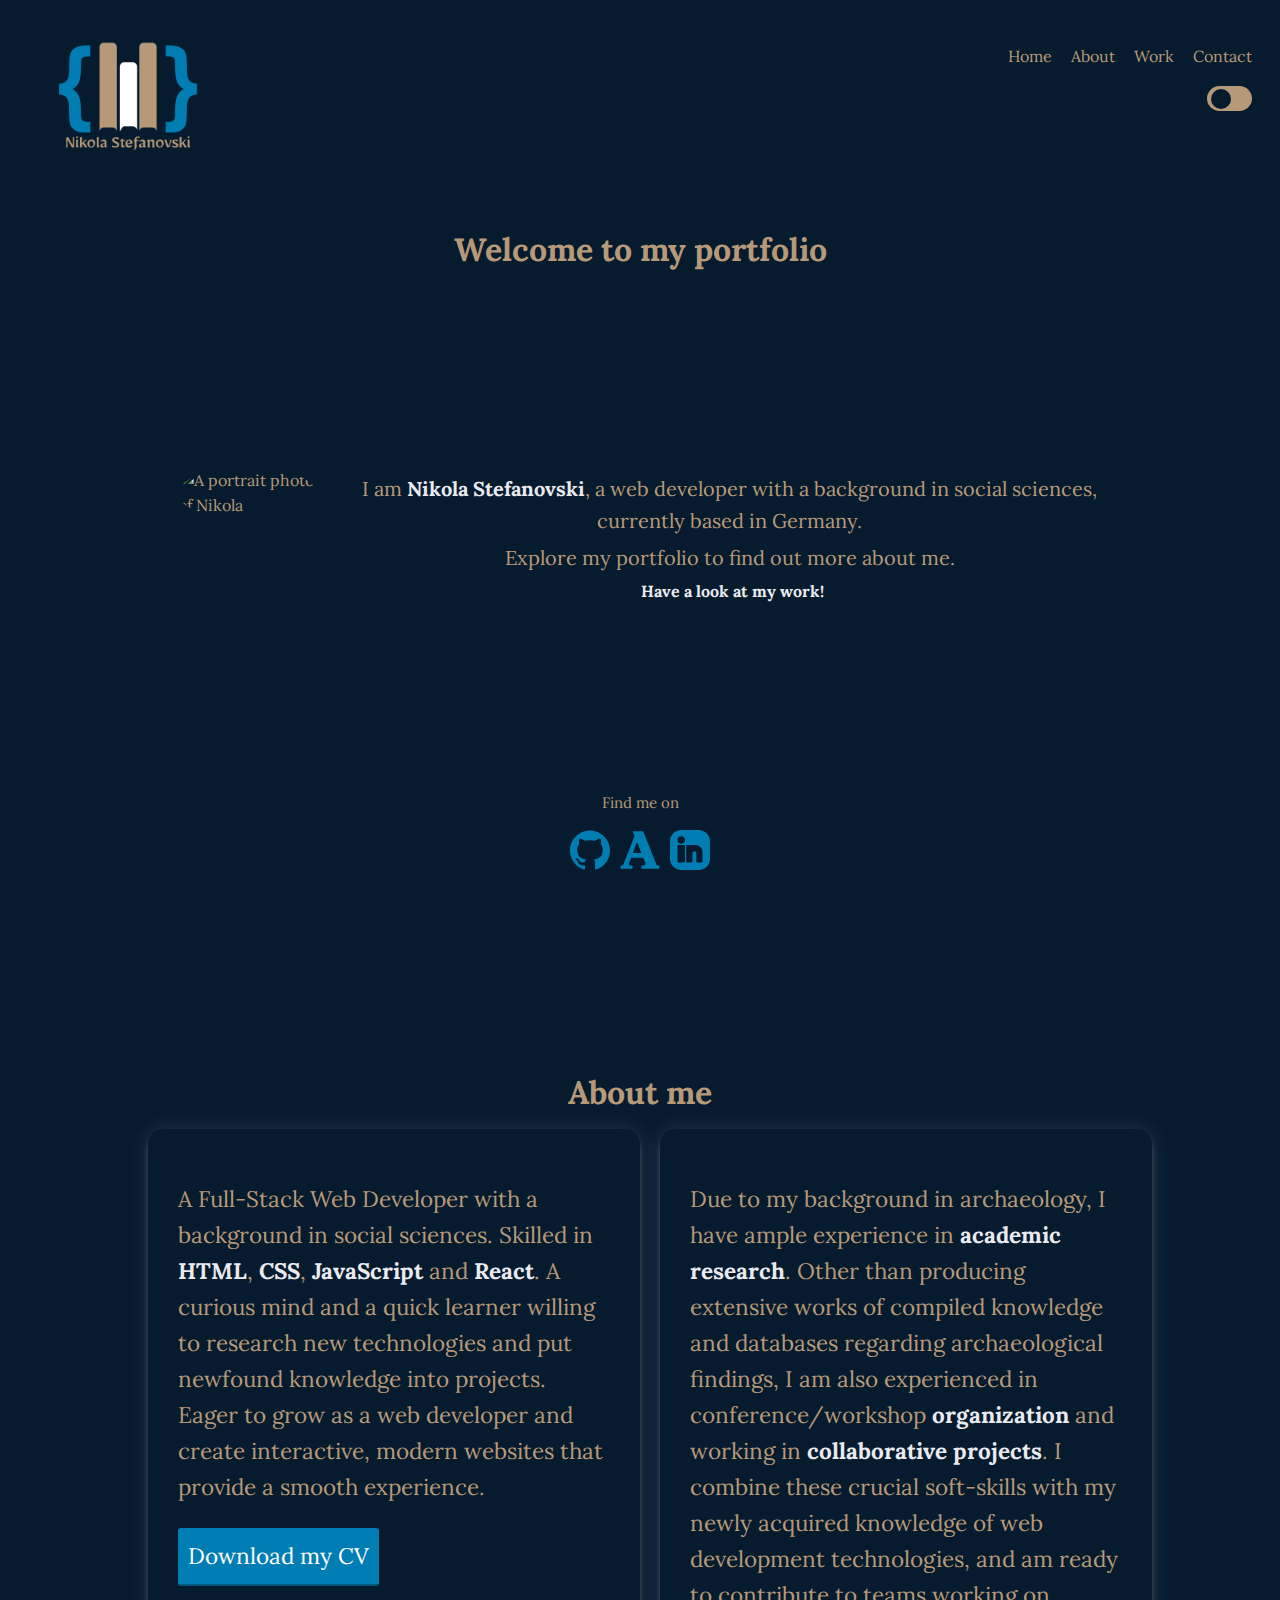
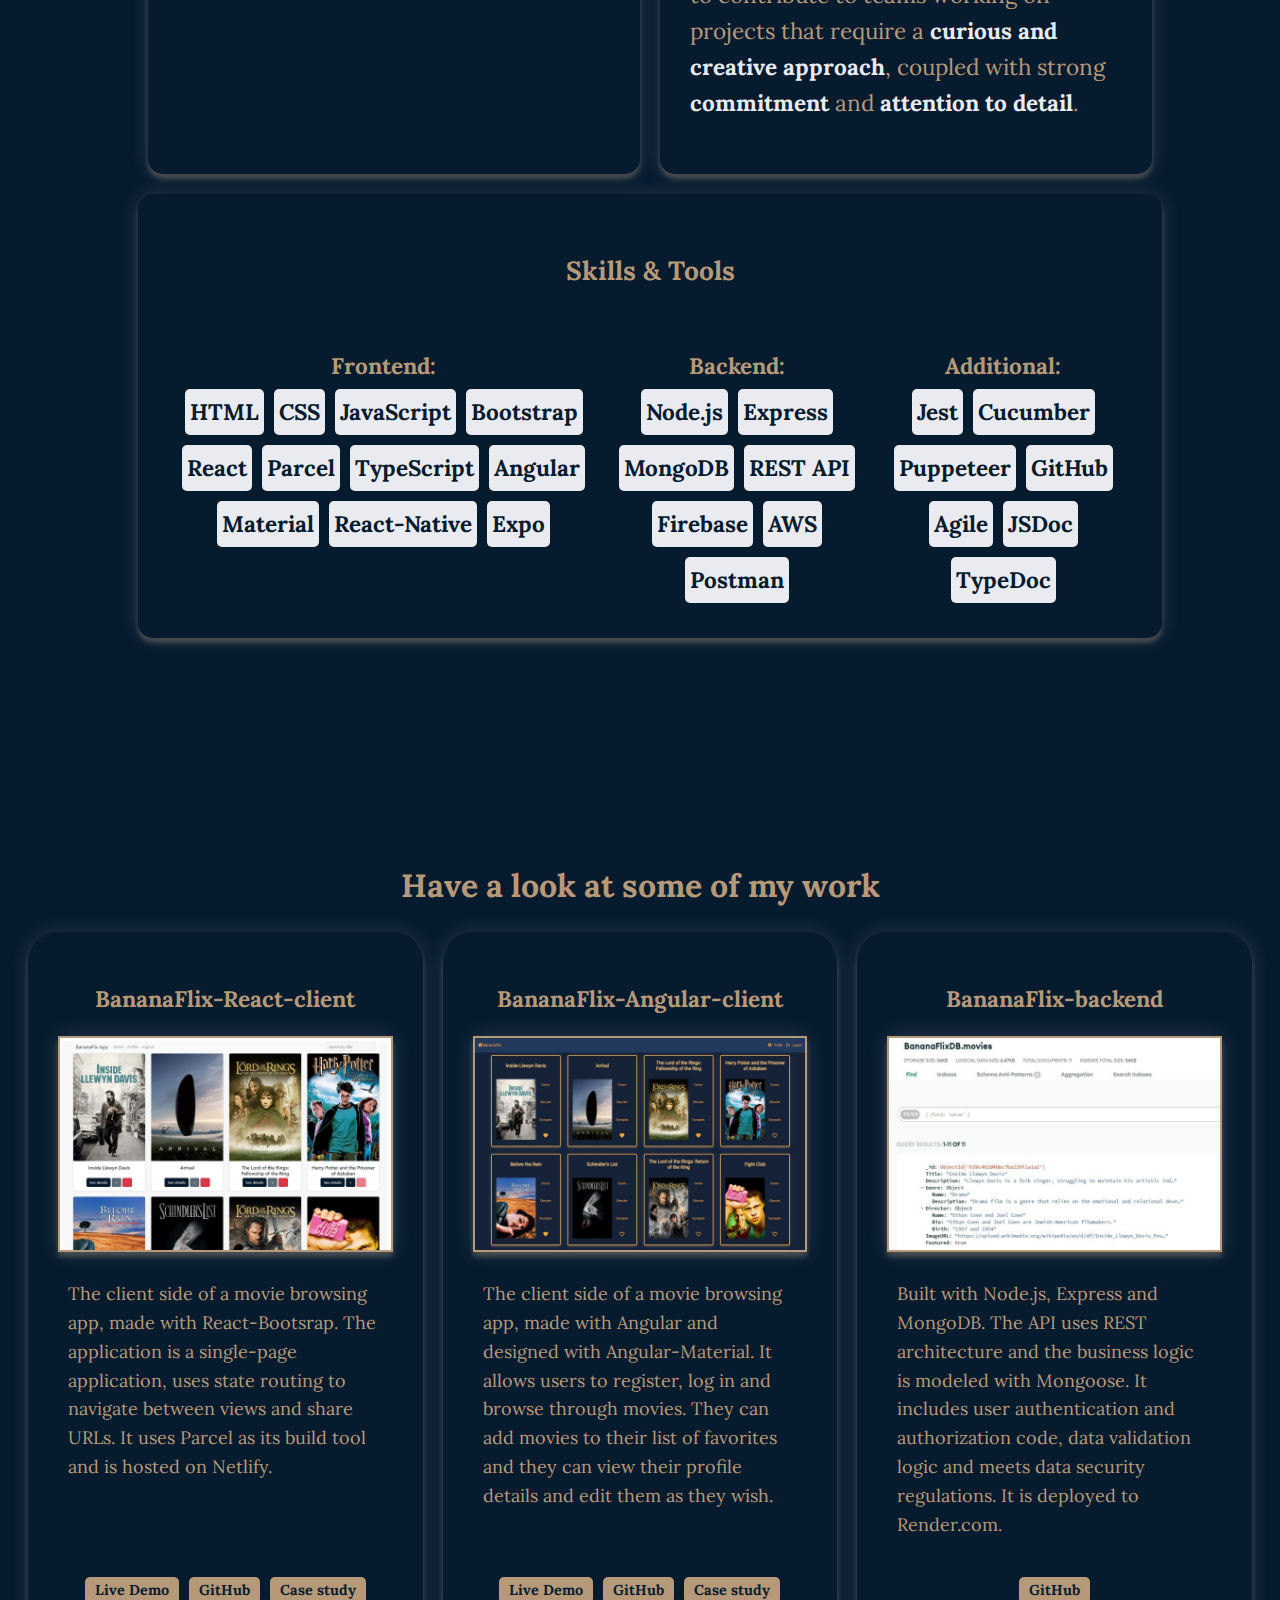
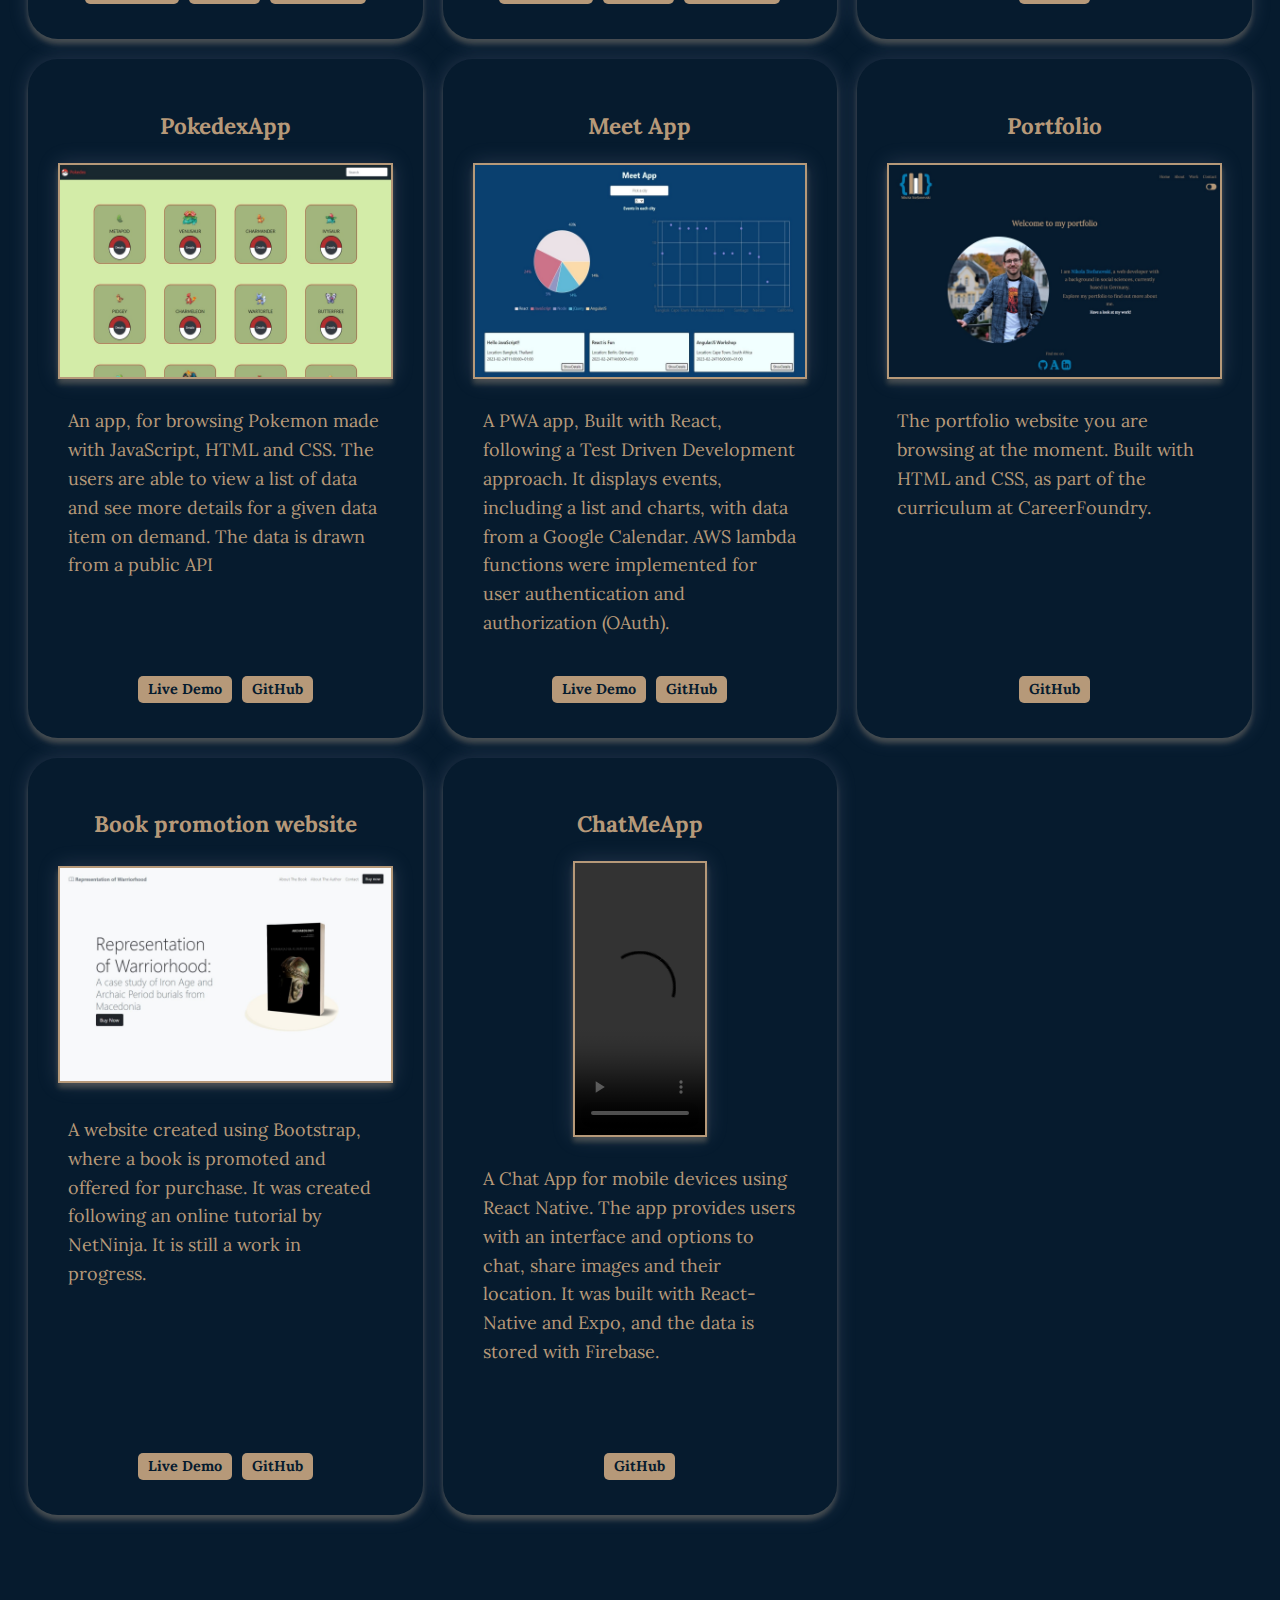
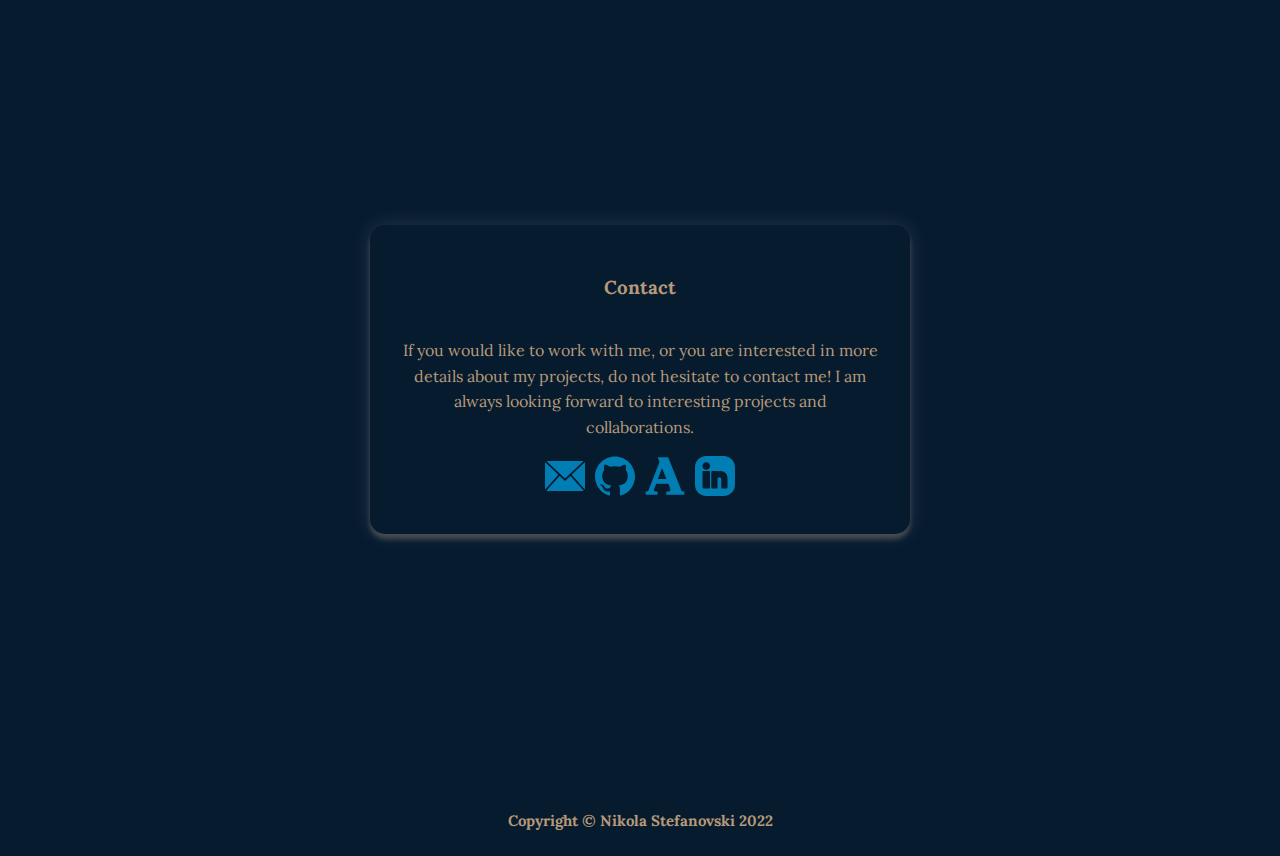
==== index.html @ a0f0616e "font size styling, grid adjustments" ====
<!DOCTYPE html>
<html lang="en">
<head>
   <meta charset="UTF-8">
   <meta http-equiv="X-UA-Compatible" content="IE=edge">
   <meta name="viewport" content="width=device-width, initial-scale=1">
    <title>Nikola's portfolio</title>
     <link rel="icon" href="./img/favicon-32x32.png" sizes="32x32">
     <link rel="icon" href="./img/favicon-16x16.png" sizes="16x16">
     <link rel="stylesheet" type="text/css" href="https://cdnjs.cloudflare.com/ajax/libs/normalize/8.0.1/normalize.min.css">
     <link href="https://fonts.googleapis.com/css2?family=Lato&family=Lora&display=swap" rel="stylesheet">
     <link rel="stylesheet" href="https://cdnjs.cloudflare.com/ajax/libs/font-awesome/4.7.0/css/font-awesome.min.css">
     <link rel="stylesheet" href="https://cdn.jsdelivr.net/npm/bootstrap-icons@1.9.1/font/bootstrap-icons.css">
     <link rel="stylesheet" type="text/css" href="./css/styles.css">
     <script src="./js/index.js"></script>
</head>
<body>
  <header class="page-header">
    <img class="page-header__item" src="./img/nikola_logo.png" id="nikola_logo" alt="Personal logo of Nikola Stefanovski, consisted of the initials in uppercase">
    <nav class="main-navigation page-header__item">
    <nav class="main-navigation page-header__item" id="main-nav">
      <!-- toggle button for mobile nav -->
      <!-- <button class="navbar-toggler" type="button" data-bs-toggle="collapse" data-bs-target="#main-nav" aria-controls="main-nav" aria-expanded="false" aria-label="Toggle navigation">
        <span class="navbar-toggler-icon"></span>
      </button> -->
      <ul role="menubar" class="navigation-list">
        <li role="presentation">
          <a href="#" role="menuitem" class="navigation-list__item navigation-list__item--active">Home</a>
        </li>
        <li role="presentation" >
          <a href="#about-page" role="menuitem" class="navigation-list__item">About</a>
        </li>
        <li role="presentation">
          <a href="#work-page" role="menuitem" class="navigation-list__item">Work</a>
        </li>
        <li role="presentation">
          <a href="#contact-page" role="menuitem" class="navigation-list__item">Contact</a>
        </li>
      </ul>
      <div class="switch">
        <label class="theme-switch" for="checkbox">
            <input type="checkbox" id="checkbox" />
            <div class="slider round"></div>
        </label>
      </div>
    </nav>
  </header>

  <main class="container">
    <section class="profile-page">
      <h1>Welcome to my portfolio</h1>
      <div class="profile" >
        <div class="portrait-box">
          <img src="./img/portrait-nikola.png" class="profile-portrait" alt="A portrait photo of Nikola">
        </div>
        <div class="intro-box">
          <p>I am <b id="myName">Nikola Stefanovski</b>, a web developer with a background in social sciences, currently based in Germany.</p>
          <p>Explore my portfolio to find out more about me.</p>
          <a href="#work-page" id="look-work">Have a look at my work!</a>
        </div>
      </div>
      <div class="page-footer" id="main-page_footer">
        <p>Find me on</p>
        <div class="social-media">
          <a href="https://github.com/S-Nikola" target="_blank">
            <img class="social-media_icon" src="./img/github-color-svgrepo-com.svg" alt="GitHub Logo leading to my personal profile">
          </a>
          <a href="https://eth-mpg.academia.edu/NikolaStefanovski" target="_blank">
            <img class="social-media_icon" src="img/academia-svgrepo-com.svg" alt="academia.edu">
          </a>
          <a href="https://www.linkedin.com/in/nikola-stefanovski-25727a26b/" target="_blank">
            <img class="social-media_icon" src="img/linkedin-svgrepo-com.svg" alt="LinkedIn">
          </a>
        </div>
      </div>
    </section>
    <section class="about-page" id="about-page">
      <h1 id="about-heading">About me</h1>
      <div class="about-div">
        <div id="personal-info">
          <div class="about-paragraph">
            <p> <b></b>
              A Full-Stack Web Developer with a background in social sciences. Skilled in
              <b>HTML</b>, <b>CSS</b>, <b>JavaScript</b> and <b>React</b>. A curious mind and a quick learner willing to research new
              technologies and put newfound knowledge into projects. Eager to grow as a web developer and
              create interactive, modern websites that provide a smooth experience.
            </p>
            <a href="files/Nikola_CV.pdf" class="prompts" download target="_blank">Download my CV</a>
          </div>
          <div class="additional-info">
            <p>
              Due to my background in archaeology, I have ample experience in <b>academic
              research</b>. Other than producing extensive works of compiled
              knowledge and databases regarding archaeological findings, I am also experienced in
              conference/workshop <b>organization</b> and working in <b>collaborative projects</b>. I combine these crucial
              soft-skills with my newly acquired knowledge of web development technologies, and am ready to
              contribute to teams working on projects that require a <b>curious and creative approach</b>, coupled with
              strong <b>commitment</b> and <b>attention to detail</b>.
            </p>
          </div>
        </div>
          <div id="skills">
            <h3>Skills & Tools</h3>
            <div id="skills-wrap">
              <div class="skills-list" id="frontend">
                <h4>Frontend:</h4>
                <div class="tool-container">
                  <span>HTML</span>
                  <span>CSS</span>
                  <span>JavaScript</span>
                  <span>Bootstrap</span>
                  <span>React</span>
                  <span>Parcel</span>
                  <span>TypeScript</span>
                  <span>Angular</span>
                  <span>Material</span>
                  <span>React-Native</span>
                  <span>Expo</span>
                </div>
              </div>
              <div class="skills-list" id="backend">
                <h4>Backend:</h4>
                <div class="tool-container">
                  <span>Node.js</span>
                  <span>Express</span>
                  <span>MongoDB</span>
                  <span>REST API</span>
                  <span>Firebase</span>
                  <span>AWS</span>
                  <span>Postman</span>
                </div>
              </div>
              <div class="skills-list" id="additional-skills">
                <h4>Additional:</h4>
                <div class="tool-container">
                  <span>Jest</span>
                  <span>Cucumber</span>
                  <span>Puppeteer</span>
                  <span>GitHub</span>
                  <span>Agile</span>
                  <span>JSDoc</span>
                  <span>TypeDoc</span>
                </div>
              </div>
            </div>
          </div>
      </div>
    </section>
    <section class="work-page" id="work-page">
      <h1 id="work-heading" >Have a look at some of my work</h1>
        <div class="project_grid">
          <div class="project">
            <h2 class="project_title">BananaFlix-React-client</h2>
            <img class="project_img" src="./img/react-overview.jpg" alt="BananaFlix screenshot">
            <p class="project_description">
              The client side of a movie browsing app, made with React-Bootsrap.
              The application is a single-page application, uses state routing to navigate between views and share URLs.
              It uses Parcel as its build tool and is hosted on Netlify.
            </p>
            <div class="project-buttons">
              <a href="https://banana-flix.netlify.app/" target="_blank">Live Demo</a>
              <a href="https://github.com/S-Nikola/BananaFlix-client" target="_blank">GitHub</a>
              <a href="case-study.html">Case study</a>
            </div>
          </div>
          <div class="project">
            <h2 class="project_title">BananaFlix-Angular-client</h2>
            <img class="project_img" src="./img/angular-overview.jpg" alt="BananaFlix screenshot">
            <p class="project_description">
              The client side of a movie browsing app, made with Angular and designed with Angular-Material.
              It allows users to register, log in and browse through movies. 
              They can add movies to their list of favorites and they can view their profile details and edit them as they wish. 
            </p>
            <div class="project-buttons">
              <a href="https://s-nikola.github.io/BananaFlix-Angular-client/welcome" target="_blank">Live Demo</a>
              <a href="https://github.com/S-Nikola/BananaFlix-Angular-client" target="_blank">GitHub</a>
              <a href="case-study.html">Case study</a>
            </div>
          </div>
          <div class="project">
            <h2 class="project_title">BananaFlix-backend</h2>
            <img class="project_img" src="./img/movie_api.jpg" alt="MongoDB screenshot">
            <p class="project_description">
              Built with Node.js, Express and MongoDB.
              The API uses REST architecture and the business logic is modeled with Mongoose.
              It includes user authentication and authorization code, data validation logic and meets data security regulations.
              It is deployed to Render.com.
            </p>
            <div class="project-buttons">
              <a href="https://github.com/S-Nikola/movie_api" target="_blank">GitHub</a>
            </div>
          </div>
          <div class="project">
            <h2 class="project_title">PokedexApp</h2>
            <img class="project_img" src="./img/pokedex.jpg" alt="Pokedex App screenshot">
            <p class="project_description">
              An app, for browsing Pokemon made with JavaScript, HTML and CSS.
              The users are able to view a list of data and see more details for a given data item on demand.
              The data is drawn from a public API
            </p>
            <div class="project-buttons">
              <a href="https://s-nikola.github.io/Pokedex_simple-JS-app/" target="_blank">Live Demo</a>
              <a href="https://github.com/S-Nikola/Pokedex_simple-JS-app" target="_blank">GitHub</a>
            </div>
          </div>          
          <div class="project">
            <h2 class="project_title">Meet App</h2>
            <img class="project_img" src="./img/meet_app.jpg" alt="Meet App screenshot">
            <p class="project_description">
              A PWA app, Built with React, following a Test Driven Development approach. 
              It displays events, including a list and charts, with data from a Google Calendar.
              AWS lambda functions were implemented for user authentication and authorization (OAuth).
            </p>
            <div class="project-buttons">
              <a href="https://s-nikola.github.io/meet/" target="_blank">Live Demo</a>
              <a href="https://github.com/S-Nikola/meet" target="_blank">GitHub</a>
            </div>
          </div>
          <div class="project">
            <h2 class="project_title">Portfolio</h2>
            <img class="project_img" src="./img/portfolio.jpg" alt="Portfolio screenshot">
            <p class="project_description">
              The portfolio website you are browsing at the moment. Built with HTML and CSS, as part of the curriculum at CareerFoundry.
            </p>
            <div class="project-buttons">
              <a href="https://github.com/S-Nikola/CF-Portfolio-website">GitHub</a>
            </div>
          </div>
          <div class="project">
            <h2 class="project_title">Book promotion website</h2>
            <img class="project_img" src="./img/bootstrap_book.jpg" alt="Bootstrap book promotion website screenshot">
            <p class="project_description">
              A website created using Bootstrap, where a book is promoted and offered for purchase.
              It was created following an online tutorial by NetNinja. It is still a work in progress.
            </p>
            <div class="project-buttons">
              <a href="https://s-nikola.github.io/RoW-Book_NS_bootstrap/" target="_blank">Live Demo</a>
              <a href="https://github.com/S-Nikola/RoW-Book_NS_bootstrap" target="_blank">GitHub</a>
            </div>
          </div>
          <div class="project">
            <h2 class="project_title">ChatMeApp</h2>
            <video controls>
              <source src="./img/ChatMeApp_video.mp4" type="video/mp4">
                Your browser does not support the video tag.
            </video>
            <p class="project_description">
              A Chat App for mobile devices using React Native. The app provides users with an interface and options to chat, 
              share images and their location. It was built with React-Native and Expo, and the data is stored with Firebase.
            </p>
            <div class="project-buttons">
              <a href="https://github.com/S-Nikola/ChatMeApp" target="_blank">GitHub</a>
            </div>
          </div>
        </div>
    </section>
    <section id="contact-page">
      <div class="contact-info">
        <h3>Contact</h3>
        <p>
          If you would like to work with me, or you are interested in more details about my projects, do not hesitate to contact me!
          I am always looking forward to interesting projects and collaborations.
        </p>
        <div class="social-media">
          <a href="mailto:stef.nikola.dev@gmail.com" target="_blank">
            <img class="social-media_icon" src="img/mail-svgrepo-com.svg" alt="Email Me">
          </a>
          <a class="social-media_link" href="https://github.com/S-Nikola" target="_blank">
            <img class="social-media_icon" src="./img/github-color-svgrepo-com.svg" alt="GitHub Logo leading to my personal profile">
          </a>
          <a href="https://eth-mpg.academia.edu/NikolaStefanovski" target="_blank">
            <img class="social-media_icon" src="img/academia-svgrepo-com.svg" alt="academia.edu">
          </a>
          <a href="https://www.linkedin.com/in/nikola-stefanovski-25727a26b/" target="_blank">
            <img class="social-media_icon" src="img/linkedin-svgrepo-com.svg" alt="LinkedIn">
          </a>
        </div>
    </section>
  </main>
  <footer class="page-footer">
    <p>Copyright &copy; Nikola Stefanovski 2022</p>
  </footer>
</body>
---- css/styles.css ----
:root {
  --deep-blue: #061b2e;
  --creme: #b69979;
  --blue: #007eb4;
  --silver: #eaeaf1;
}
*{
  box-sizing: border-box;
}
/*General styling begins*/
body{
  background-color: var(--deep-blue);
  color: var(--creme);
  font-family: 'Lora', sans-serif; 
  font-weight: 400;
  font-size: 16px;
  line-height: 1.6;
  text-align: left;
  height: 100%;
}

/*Light-Dark Mode*/
.light-mode {
  background-color: var(--silver);
  color: var(--deep-blue);
}
.switch {
  height: 50px;
  right: 50px;
}
  
.theme-switch {
display: inline-block;
height: 25px;
position: relative;
width: 45px;
}

.theme-switch input {
display:none;
}

.slider {
background-color: var(--creme);
bottom: 0;
cursor: pointer;
left: 0;
position: absolute;
right: 0;
top: 0;
transition: .4s;
}

.slider:before {
background-color: var(--deep-blue);
bottom: 2px;
content: "";
height: 20px;
left: 4px;
position: absolute;
transition: .4s;
width: 20px;
}

input:checked + .slider {
background-color: #fff;
}

input:checked + .slider:before {
transform: translateX(16px);
}

.slider.round {
border-radius: 34px;
}

.slider.round:before {
border-radius: 50%;
}
/*Dark-light mode styling ends*/

a {
  color: var(--creme);
  text-decoration: none;
  }
a:hover, a:focus {
  text-decoration: none;
  color: var(--silver);
  background-color: var(--blue);
  border-radius: 5px;
  transition: 0.2s opacity;
  padding: 1px;
}

@media all and (max-width: 1300px) {
  a:hover, a:focus {
    padding: 0;
  }
}
/* a:active{
  text-decoration: underline;
  color: var(--creme);
} */
a:hover, a:focus, .a:hover, .a:focus {
  cursor: pointer;
  opacity: 0.8;
}
b{
  color: var(--silver);
}
.dark-name{
  color: var(--deep-blue);
}
/*General styling ends*/

/* Header stylings start*/
.page-header {
  display: flex;
  align-items: center;
  width: 100%;
  padding: 20px;
  position:sticky;
  top: 1px;
  background-color: var(--deep-blue);
}
.page-header__item {
  flex: 0 1 200px;
}
.page-header__item:last-child {
  flex-grow: 1;
  text-align: right;
  align-self: flex-start;
}
.navigation-list {
  list-style-type: none;
}
.navigation-list li {
  display: inline-block;
  margin-left: 15px;
}
/* .page-header #myLinks{
  display: none;
}
.icon{
  display: block;
}
.icon:hover {
  background: transparent;
  padding: 0;
} */
/* .navigation-list__item--active {
  color: var(--silver);
  font-weight: bolder;
} */
#nikola_logo{
  width: 10%;
  height: 10%;
}
/* header styling end */

/*Profile page styling begins*/
.profile-page{
  margin: 20px;
  display: flex;
  flex-direction: column;
  justify-content: space-between;
  align-items: center;
  min-height: 75vh;
  overflow: auto;
}
.profile-page h1{
  text-align: center;
}
.profile {
  max-width: 925px;
  display: flex;
  justify-content: center;
  height: 100%;
}
.intro-box{
  text-align: center;
}
.intro-box p {
  font-size: 20px;
  margin: 5px;
}
.profile-portrait{
  /* float: left; */
  width: 50vmin;
  margin-right: 40px;
  border-radius: 50%;
}
.intro-box{
  align-self: center;
}
#look-work{
  color: var(--silver);
  font-weight: bold;
  margin-left: 5px;
}
.dark-link{
  color: var(--deep-blue) !important;
}

@media all and (max-width: 500px) {
  .profile {
   flex-wrap: wrap;
   justify-content: center;
   margin: 50px 50px 10px;
   text-align: center;
  }
  .profile-portrait{
    margin: 0;
  }
}
@media all and (min-width: 500px) and (max-width: 750px){
  #nikola_logo{
    width: 1em;
  }
}

.page-footer{
  clear: both;
  display: flex;
  flex-direction: column;
  align-items: center;
  width: 100%;
  bottom: 0;
}

.social-media{
  align-self: center;
  justify-self: end;
}
.social-media_icon{
    width: 40px;
}
.page-footer p{
  font-size: 15px;
}
.social-media a{
  margin: 3px;
}
.social-media a:hover, a:focus {
  text-decoration: none;
  padding: 0;
  background-color: transparent;
}
.social-media a:visited{
  text-decoration: none;
  background-color: var(--deep-blue);
}
.social-media_icon:hover{
  position: relative;
  top: -4px;
}
/*Profile page styling ends*/

/*About page styling begins*/
.about-page {
  margin: 20px;
  display: flex;
  flex-direction: column;
  justify-content: center;
  min-height: 75vh;
  padding:170px 100px 0px;
  font-size: 2.5vmin;
}
.about-page h1 {
  text-align: center;
  margin: 0;
  font-size: 32px;
}
.about-page a:hover {
  padding: 10px;
}
.about-div{
  display: flex;
  flex-wrap: wrap;
  flex-direction: row;
  align-items: flex-start;
  justify-content: center;
}
@media all and (max-width: 1300px) {
  .about-div {
    display: flex;
    flex-direction: column;
    align-items: center;
  }
}
@media all and (max-width: 1000px) {
  .about-page {
    padding: 10px;
  }
}
#personal-info{
  width: 100%;
  display: grid;
  grid-template-columns: 1fr 1fr;
}
@media all and (max-width: 1000px) {
  #personal-info {
    grid-template-columns: 1fr;
  }
}
.about-paragraph{
  display: flex;
  flex-direction: column;
  align-items: flex-start;
  padding: 30px;
  background-color: var(--deep-blue);
  color: var(--creme);
  border-radius: 15px;
  width: auto;
  height: auto;
  min-height: auto;
  box-shadow: 0 0 20px 0 rgba(168, 165, 199, 0.2), 0 5px 5px 0 rgba(238, 203, 150, 0.24);
  margin-bottom: 40px;
  margin: 10px;
}
.prompts{
  border: none;
  display: inline-block;
  font-family: inherit;
  background-color: var(--blue);
  color: white;
  text-decoration: none;
  padding: 10px;
  border-radius: 3px;
  border-bottom: 2px solid rgba(0, 0, 0, 0.3);
  transition: 0.2s opacity;
  margin-bottom: 5px;
}
.prompts:visited{
  color: white;
}
.additional-info{
  display: flex;
  flex-direction: column;
  align-items: flex-start;
  padding: 30px;
  background-color: var(--deep-blue);
  color: var(--creme);
  border-radius: 15px;
  width: auto;
  height: auto;
  min-height: auto;
  box-shadow: 0 0 20px 0 rgba(168, 165, 199, 0.2), 0 5px 5px 0 rgba(238, 203, 150, 0.24);
  margin: 10px;
}

#skills{
  display: grid;
  flex-direction: column;
  justify-items: center;
  padding: 30px;
  background-color: var(--deep-blue);
  color: var(--creme);
  border-radius: 15px;
  width: 100%;
  height: auto;
  min-height: auto;
  box-shadow: 0 0 20px 0 rgba(168, 165, 199, 0.2), 0 5px 5px 0 rgba(238, 203, 150, 0.24);
  margin: 10px;
}

#skills-wrap{
  display: flex;
  flex-direction: column;
  flex-wrap: nowrap;
}
.skills-list h4 {
text-align: center;
}
.skills-list span {
  background-color: var(--silver);
  color: var(--deep-blue);
  border-radius: 5px;
  padding: 5px; 
  width: auto;
  height: auto;
  min-height: auto;
  margin: 0;
  margin: 5px;
  font-weight: bold;
  text-align: center;
  }
.skills-list span:hover{
  position: relative;
  top: -4px;
  cursor: pointer;
}

  .tool-container{
    display: flex;
    flex-wrap: wrap;
    justify-content: center;
  }

  @media all and (max-width: 1300px) {
    #skills-wrap{
  flex-direction: row;
    }
  }
  @media all and (max-width: 450px) {
    #skills-wrap{
  flex-direction: column;
    }
  }

  @media all and (max-width: 550px) {
    .tool-container{
      flex-direction: column;
      /* display: grid;
      grid-template-columns: 1fr 1fr 1fr */
    }
  }
  @media all and (max-width: 450px) {
    .tool-container{
      display: grid;
      grid-template-columns: 1fr 1fr 1fr
    }
  }

/*About page styling begins*/

/*Work page styling begins*/
.work-page{
  margin: 20px;
  display: flex;
  flex-direction: column;
  justify-content: center;
  min-height: 75vh;
  padding-top: 170px;
}
#work-heading{
  text-align: center;
}

.project_grid {
  display: grid;
  grid-template-columns: 1fr 1fr 1fr;
  grid-gap: 20px;
}
.project {
  background-color: var(--deep-blue);
  color: var(--creme);
  border-radius: 30px;
  padding: 30px;
  width: auto;
  height: auto;
  min-height: auto;
  margin: 0;
  box-shadow: 0 0 20px 0 rgba(168, 165, 199, 0.2), 0 5px 5px 0 rgba(238, 203, 150, 0.24);
  display: flex;
  flex-direction: column;
  flex-wrap: nowrap;
  align-items: center;
  justify-content: space-between;
  /* position: relative; */
}

.project_title{
  font-size: 2.5vmin;
}
.project_description{
  height: 45%;
  font-size: 2vmin;
  padding: 10px;
}

.project-buttons {
  display: flex;
  justify-self: end;
  margin-top: 5px;
}

.project-buttons a{
  background-color: var(--creme);
  border-radius: 5px;
  padding: 2px 10px;
  color: var(--deep-blue);
  font-weight: bold;
  font-size: 1.6vmin;
  display: inline-block;
  margin: 5px;
}

.project_img {
  width: 100%;
  border: 2px solid #b69979;
  box-shadow: 0 0 20px 0 rgba(168, 165, 199, 0.2), 0 5px 5px 0 rgba(238, 203, 150, 0.24);
}

.project video{
  width: 40%;
  height: 36vh;
  border: 2px solid #b69979;
  box-shadow: 0 0 20px 0 rgba(168, 165, 199, 0.2), 0 5px 5px 0 rgba(238, 203, 150, 0.24);
}

.project a:last-of-type {
  bottom: 6px; /* add a small gap between the two elements */
}
.project_grid a:visited{
  background-color: var(--silver);
  border-radius: 5px;
  color: var(--deep-blue);
}
.project_grid a:hover, a:focus{
  background-color: var(--blue);
  color: white;
  text-decoration: none;
}

@media all and (max-width: 700px) {
  .project_grid {
    grid-template-columns: 1fr;
  }
  .project_description{
    font-size: 3vmin;
  }
}
@media all and (min-width: 700px) and (max-width: 1200px){
  .project_grid {
    grid-template-columns: 1fr 1fr;
  }
}
@media all and (max-width: 750px) {
  .project_grid {
    grid-gap: 10px;
  }
  .project:last-child {
    grid-column: auto / auto;
    grid-row: auto / auto;
  }
  .project_grid h1 {
    font-size: 22px;
  }
}
/*Work page styling ends*/

/*Case study stylings*/

.case-study{
  margin: 0 200px 0;
}
.case-study h1, .case-study h2 {
  text-align: center;
  margin-top: 50px;
}

.case-study h1{
  margin-top: 0;
  margin-bottom: 50px;
}
@media all and (max-width: 1100px) {
  .case-study{
    margin: 0 100px 0;
  }
}
@media all and (max-width: 700px) {
  .case-study{
    margin: 0 50px 0;
  }
}
@media all and (max-width: 400px) {
  .case-study{
    margin: 0 20px 0;
  }
}

.case-intro {
  display: flex;
}

.case-img{
  width: 500px;

}

.case-intro-content{
  width: 100%;
  margin-right: 20px;
  display: block;
}

h4{
  margin-bottom: 0;
}

.case-img-wrap img, 
.welcome-img-wrap img, 
.views-img-wrap img,
.server-img-wrap img{
  border-radius: 5px;
  box-shadow: 0 0 10px 0 rgba(168, 165, 199, 0.2), 0 5px 10px 0px rgba(238, 203, 150, 0.24);
}
figure{
  text-align: center;
}

@media all and (max-width: 1600px) {
  .case-intro {
    display: grid;
    grid-template-columns: 1fr;
  }
  .case-img-wrap{
    display: flex;
  }
  .case-img{
    width: 100%;
    margin-top: 20px;
  }
  .case-intro h2 {
    text-align: center;
  }
  .case-intro h1 {
    text-align: center;
  }
}
@media all and (max-width: 1300px) {
  .case-img-wrap{
  display: block;
  }
}

.server-side{
  display: flex;
  flex-direction: row-reverse;
}
.server-side-content{
  width: 100%;
  margin-left: 20px;
  display: block;
}
.server-img-wrap img{
  margin-top: 20px;
  width: 90%;
}

@media all and (max-width: 1439px) {
  .server-side {
    display: grid;
    grid-template-columns: 1fr;
    margin-right: 20px;
  }
  .server-img-wrap img{
    width: 100%;
    justify-content: center;
  }
}

.client-side{
  display: flex;
  width: 100%;
  margin-right: 20px;
}
.client-content{
  text-align: justify;
  margin-right: 20px;
}
.client-content h2 {
  text-align: end;
}
.welcome-img-wrap{
  display: flex;
  margin-top: 10px;
}
.welcome-img {
  width: 250px;
}

@media all and (max-width: 1439px) {
  .client-side {
    display: grid;
    grid-template-columns: 1fr;
    margin-right: 20px;
  }
  .client-side h2{
    text-align: right;
  }
  .client-content{
    text-align: justify;
    margin-right: 20px;
  }
  .welcome-img-wrap {
    width: 100%;
    justify-content: center;
  }
  .client-content h2 {
    text-align: center;
  }
  .welcome-img {
    width: 100%;
  }
}

.differences{
  display: flex;
  flex-wrap: wrap;
  justify-content: center;
}
#phone-views {
  display: flex;
}
.view-img{
  width: 100%;
}

.views-img-wrap{
  display: flex;
}
#profile-view {
  width: 80%;
}
#MovieView {
  height: 70%;
}

@media all and (max-width: 1200px) {
  .differences {
    display: grid;
    grid-template-columns: 1fr;
  }
  .differences h2 {
    text-align: center;
  }
  .views-img-wrap {
    display: grid;
    grid-template-columns: 1fr;
  }
  #phone-views {
    justify-items: baseline;
    flex-direction: row;
    justify-content: center;
  }
  .view-img {
    width: 100%;
  }
}

.project-links{
  display: flex;
  justify-content: center;
  margin: 10px;
}
.project-links a{
  background-color: var(--creme);
  border-radius: 5px;
  padding: 2px 10px;
  color: var(--deep-blue);
  font-weight: bold;
  display: inline-block;
  margin: 10px;
}

.project-links a:visited{
  background-color: var(--silver);
  border-radius: 5px;
  color: var(--deep-blue);
}
.project-links a:hover, a:focus{
  background-color: var(--blue);
  color: white;
  text-decoration: underline;
}
@media all and (max-width: 900px) {
  .project-links {
   flex-wrap: wrap;
   justify-content: center;
  }
}

/*Contact-page styling begins*/
#contact-page {
  max-width: 760px;
  margin: 200px auto 200px;
  margin-bottom: 150px;
  display: flex;
  justify-content: center;
  height: 100%;
  padding: 100px;
}

.contact-info{
  display: flex;
  flex-direction: column;
  align-items: flex-start;
  padding: 30px;
  background-color: var(--deep-blue);
  color: var(--creme);
  border-radius: 15px;
  width: auto;
  height: auto;
  min-height: auto;
  box-shadow: 0 0 20px 0 rgba(168, 165, 199, 0.2), 0 5px 5px 0 rgba(238, 203, 150, 0.24);
  margin: 10px;
  text-align: center;
}
.contact-info h3{
  align-self: center;
}
@media all and (max-width: 900px) {
  #contact-page {
    margin: 100px auto 100px;
    padding: 50px;
  }
}
/*Contact-page styling ends*/
footer p {
  font-weight: bold;
}
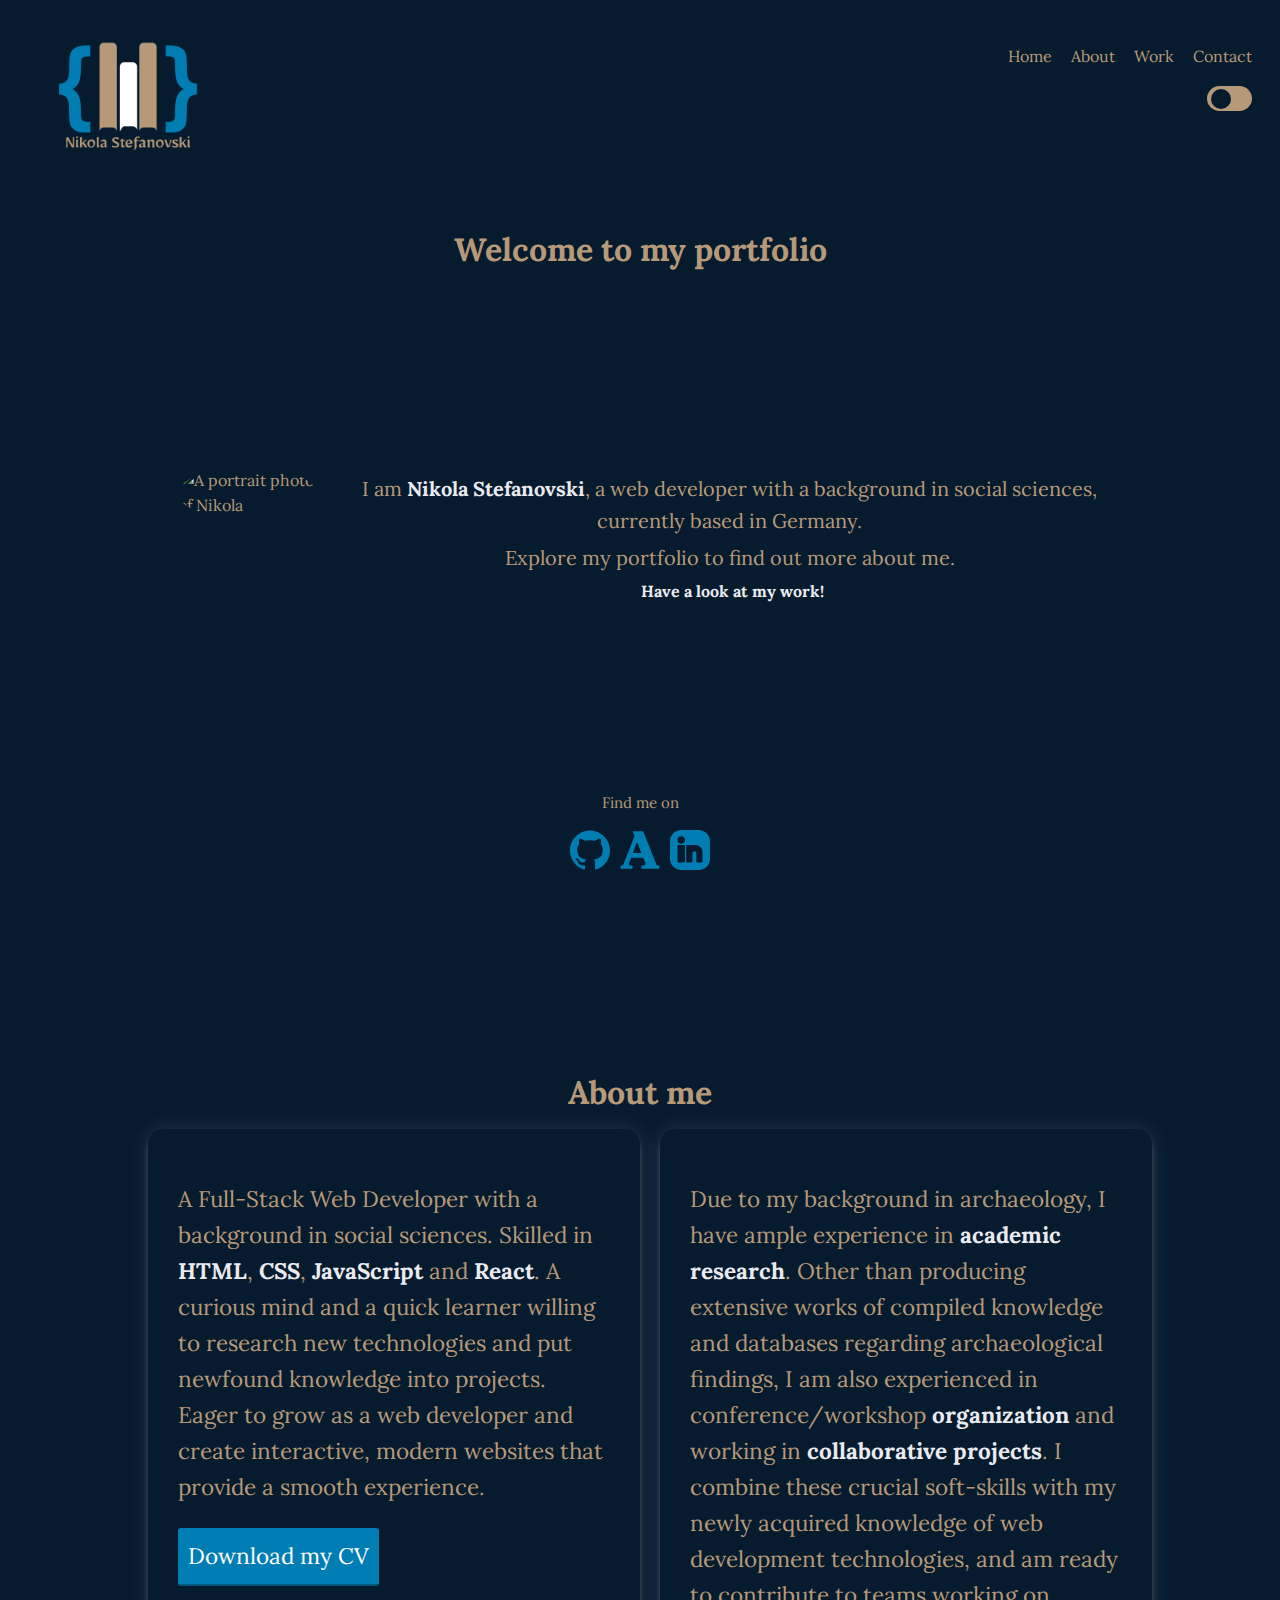
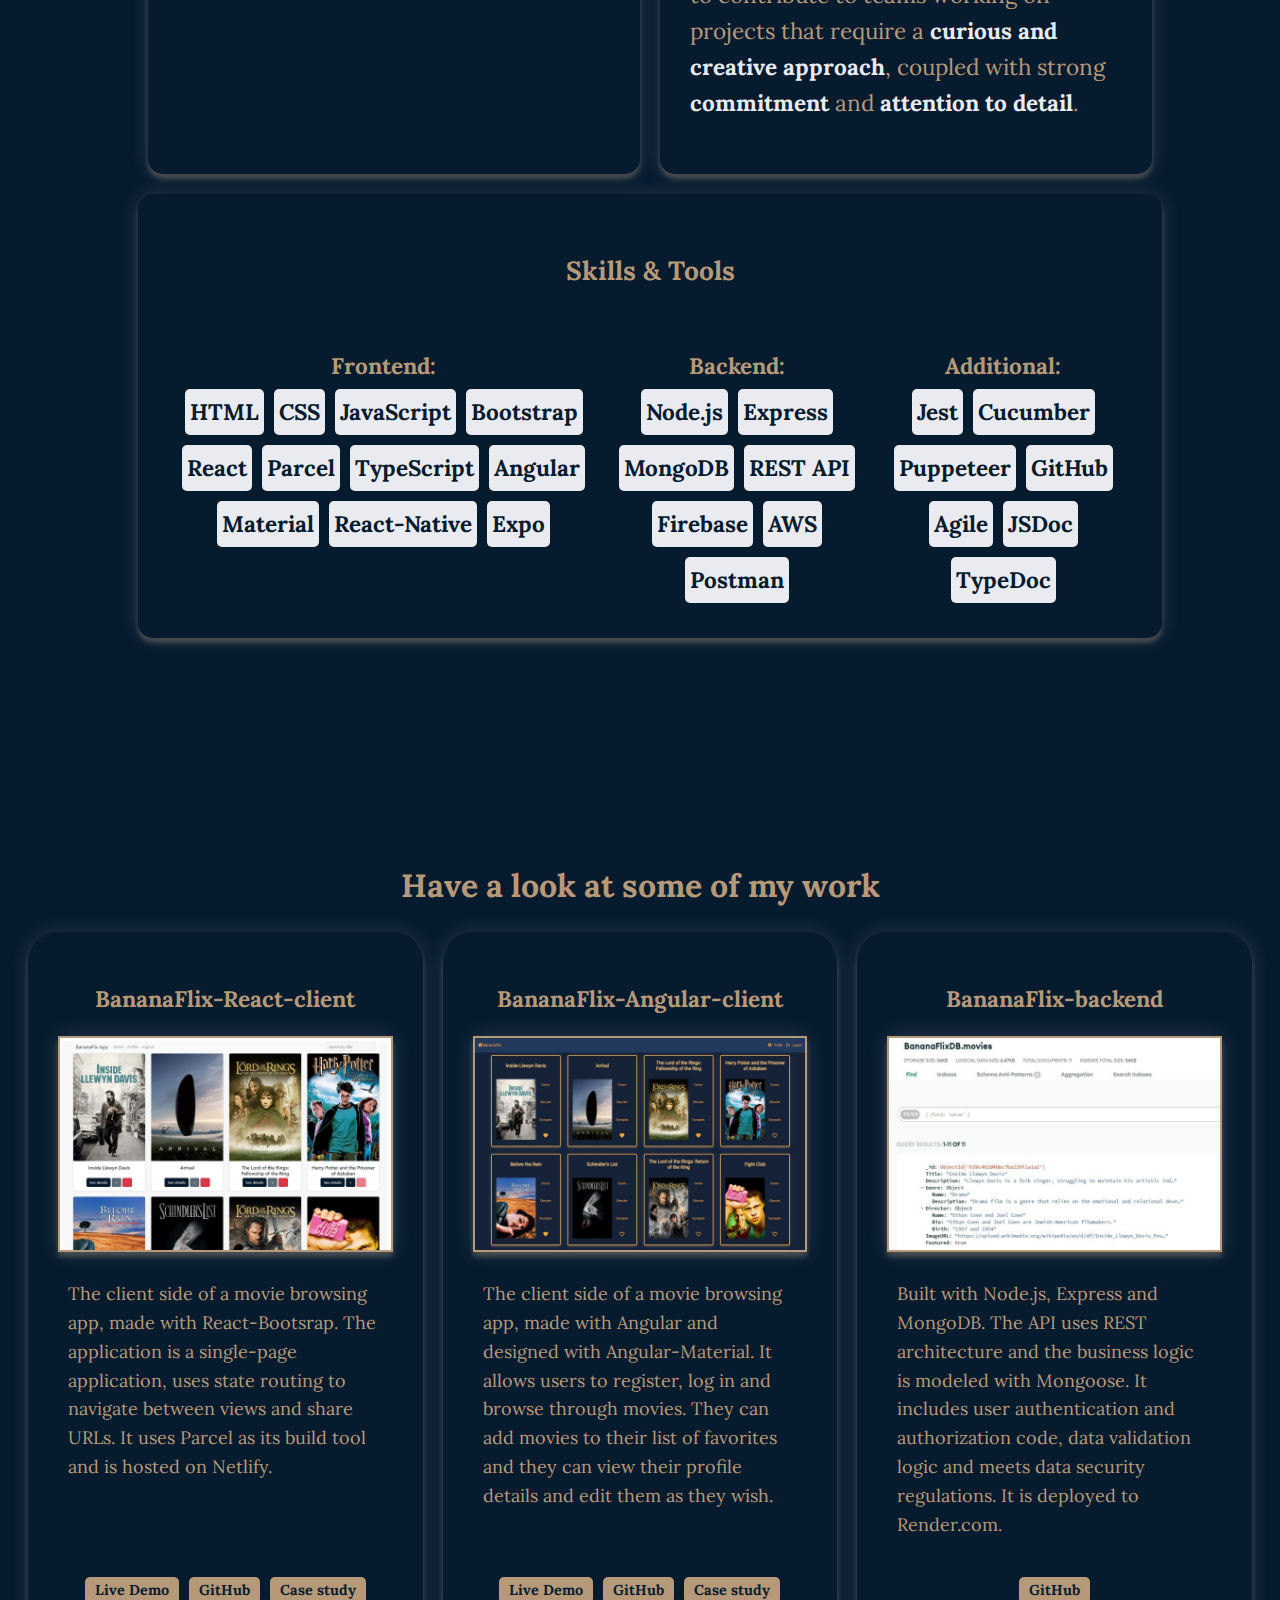
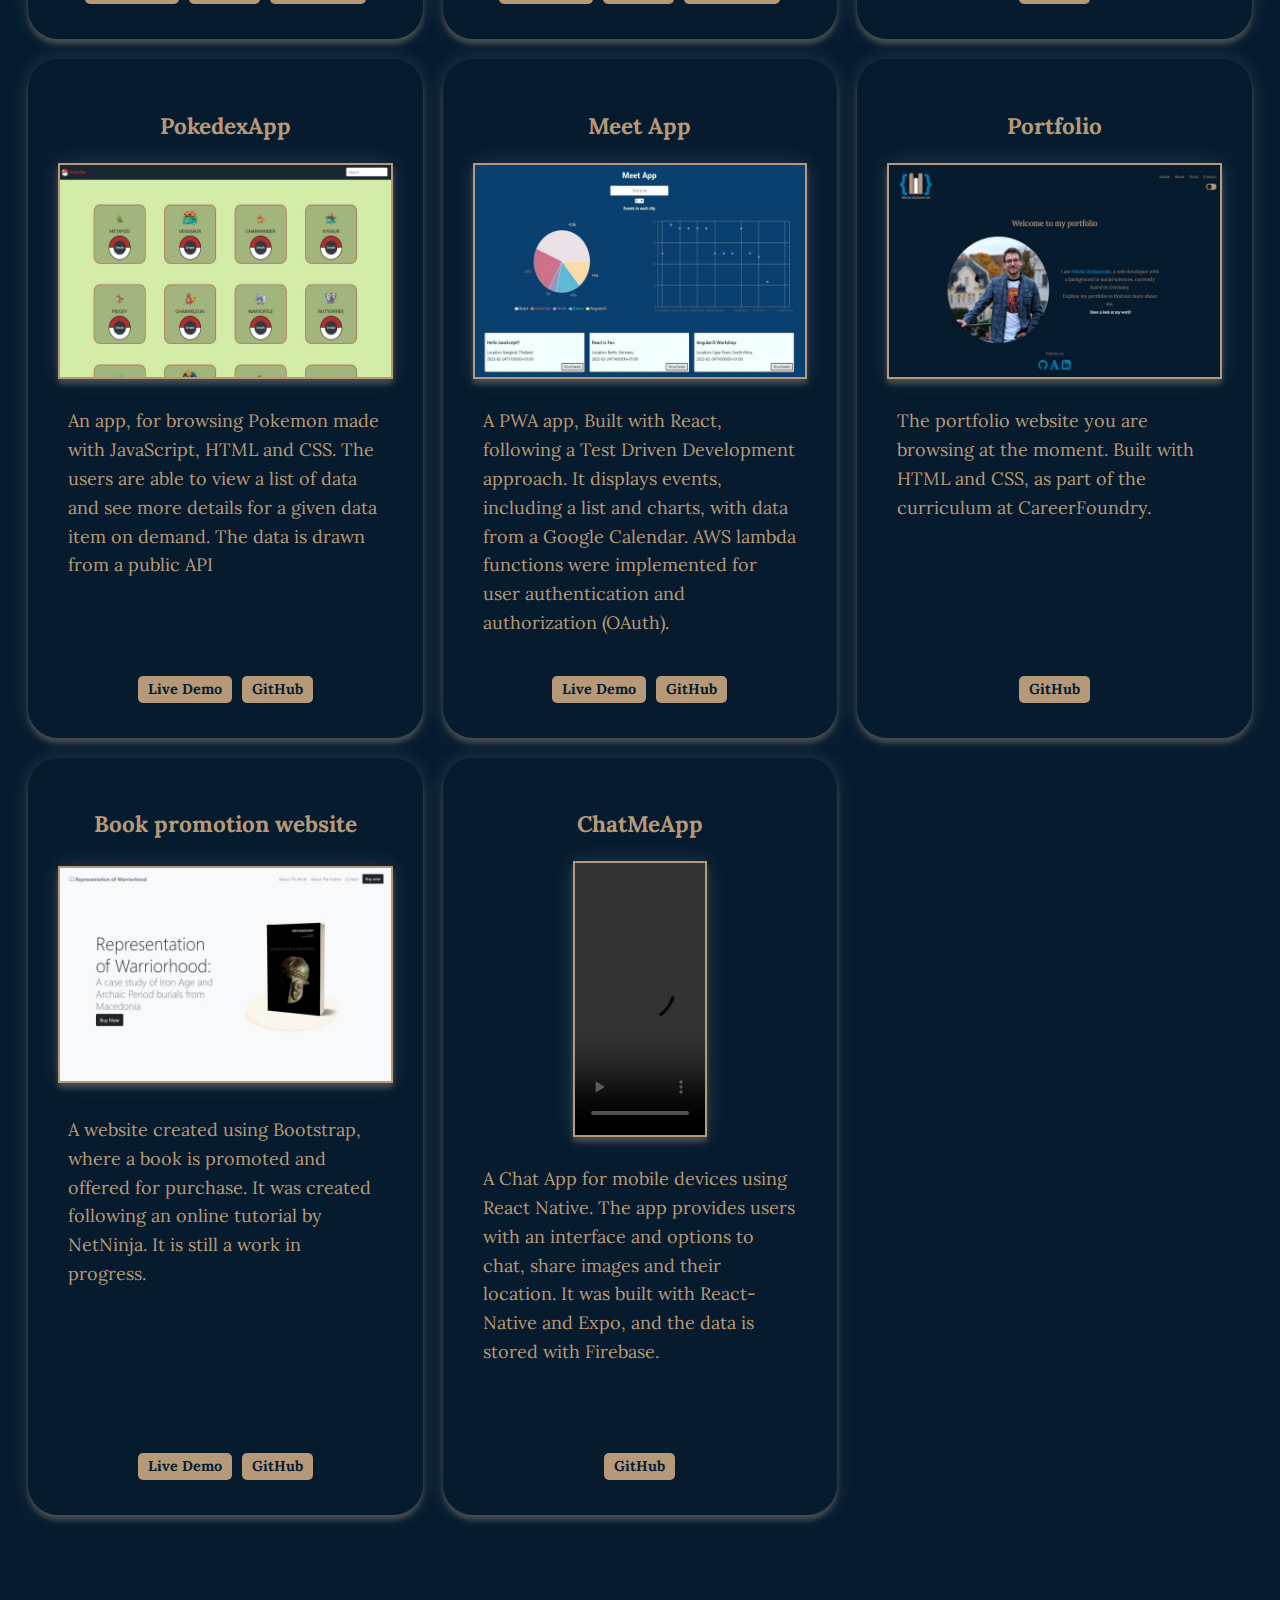
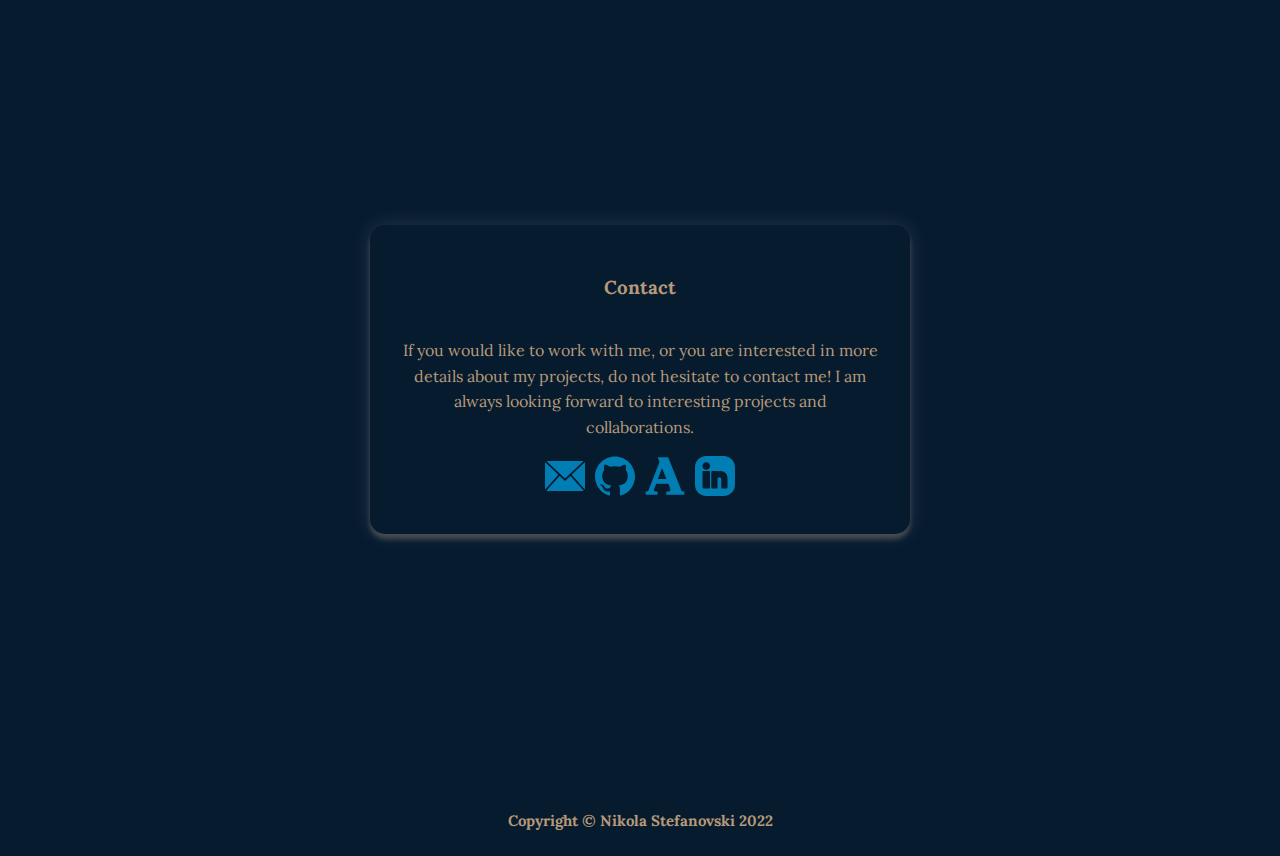
==== commit bf150afd: "Update index.html" ====
--- a/index.html
+++ b/index.html
@@ -17,12 +17,7 @@
 <body>
   <header class="page-header">
     <img class="page-header__item" src="./img/nikola_logo.png" id="nikola_logo" alt="Personal logo of Nikola Stefanovski, consisted of the initials in uppercase">
-    <nav class="main-navigation page-header__item">
     <nav class="main-navigation page-header__item" id="main-nav">
-      <!-- toggle button for mobile nav -->
-      <!-- <button class="navbar-toggler" type="button" data-bs-toggle="collapse" data-bs-target="#main-nav" aria-controls="main-nav" aria-expanded="false" aria-label="Toggle navigation">
-        <span class="navbar-toggler-icon"></span>
-      </button> -->
       <ul role="menubar" class="navigation-list">
         <li role="presentation">
           <a href="#" role="menuitem" class="navigation-list__item navigation-list__item--active">Home</a>
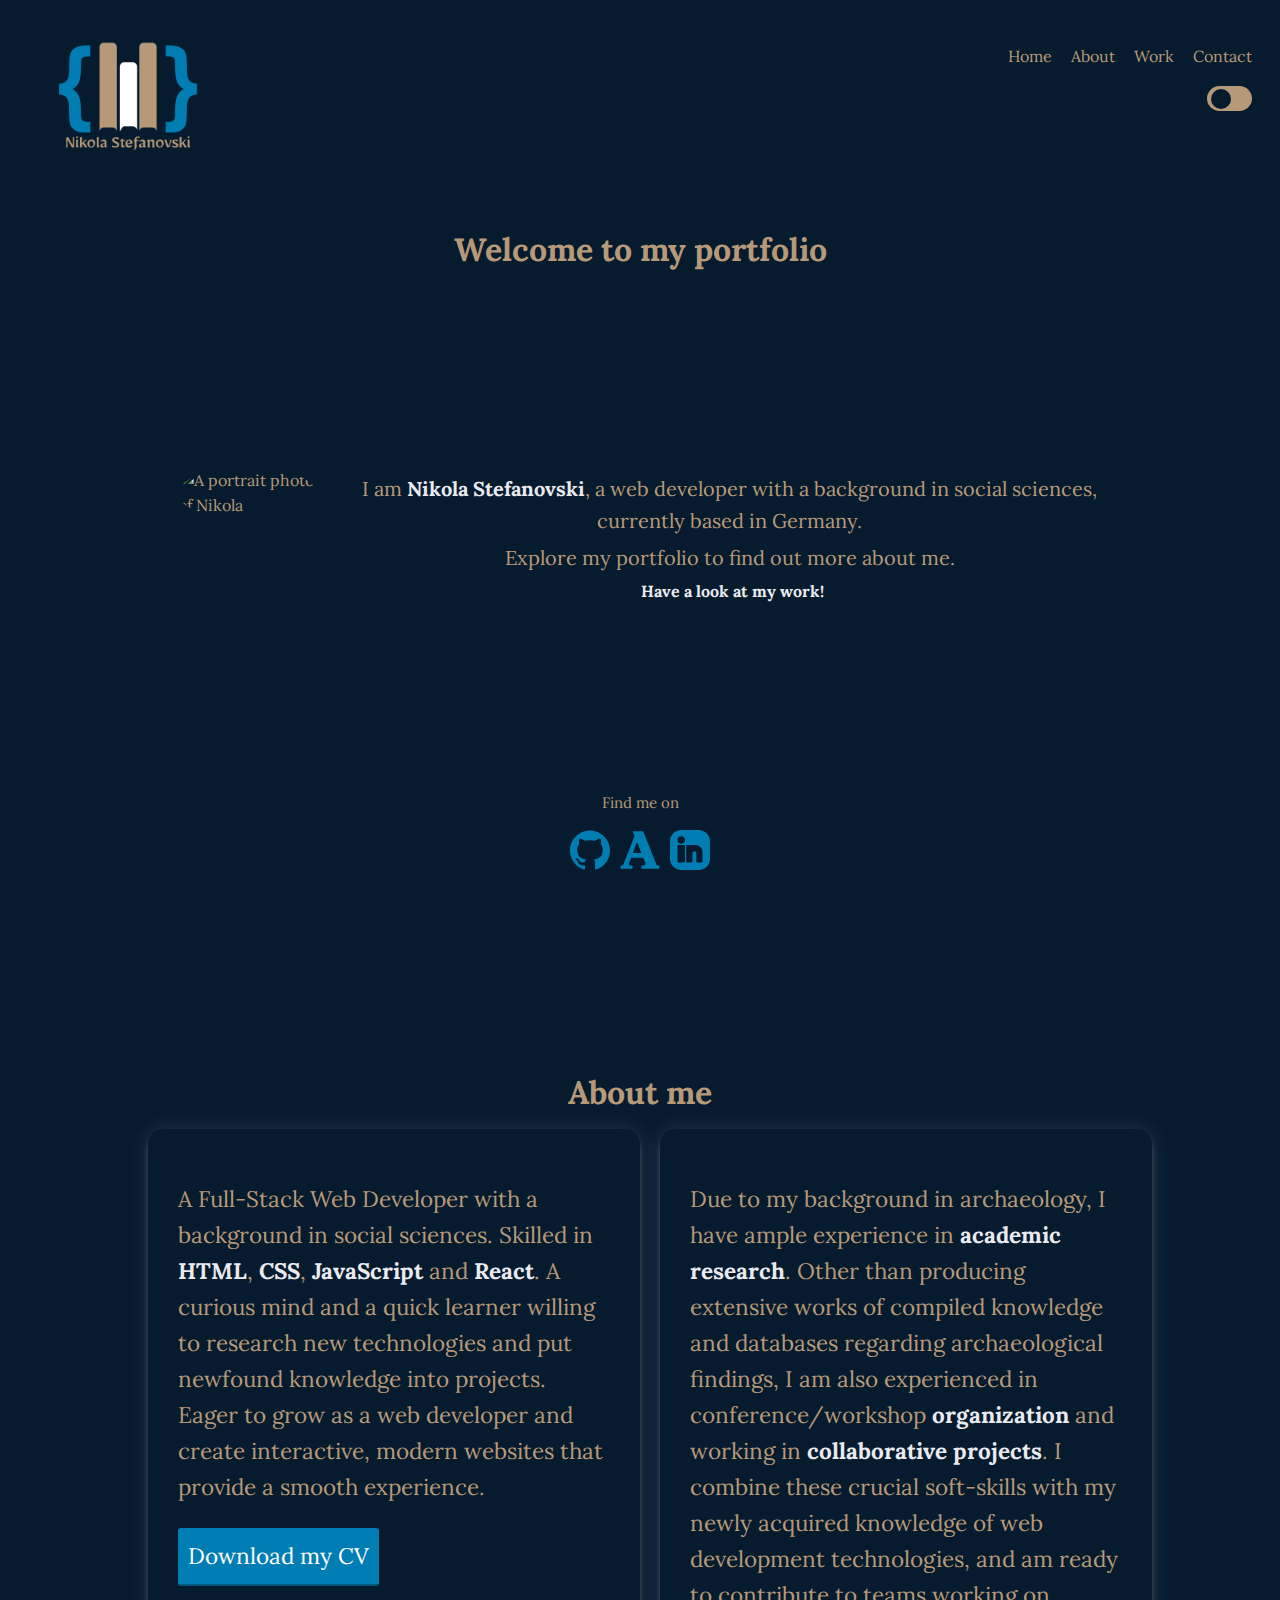
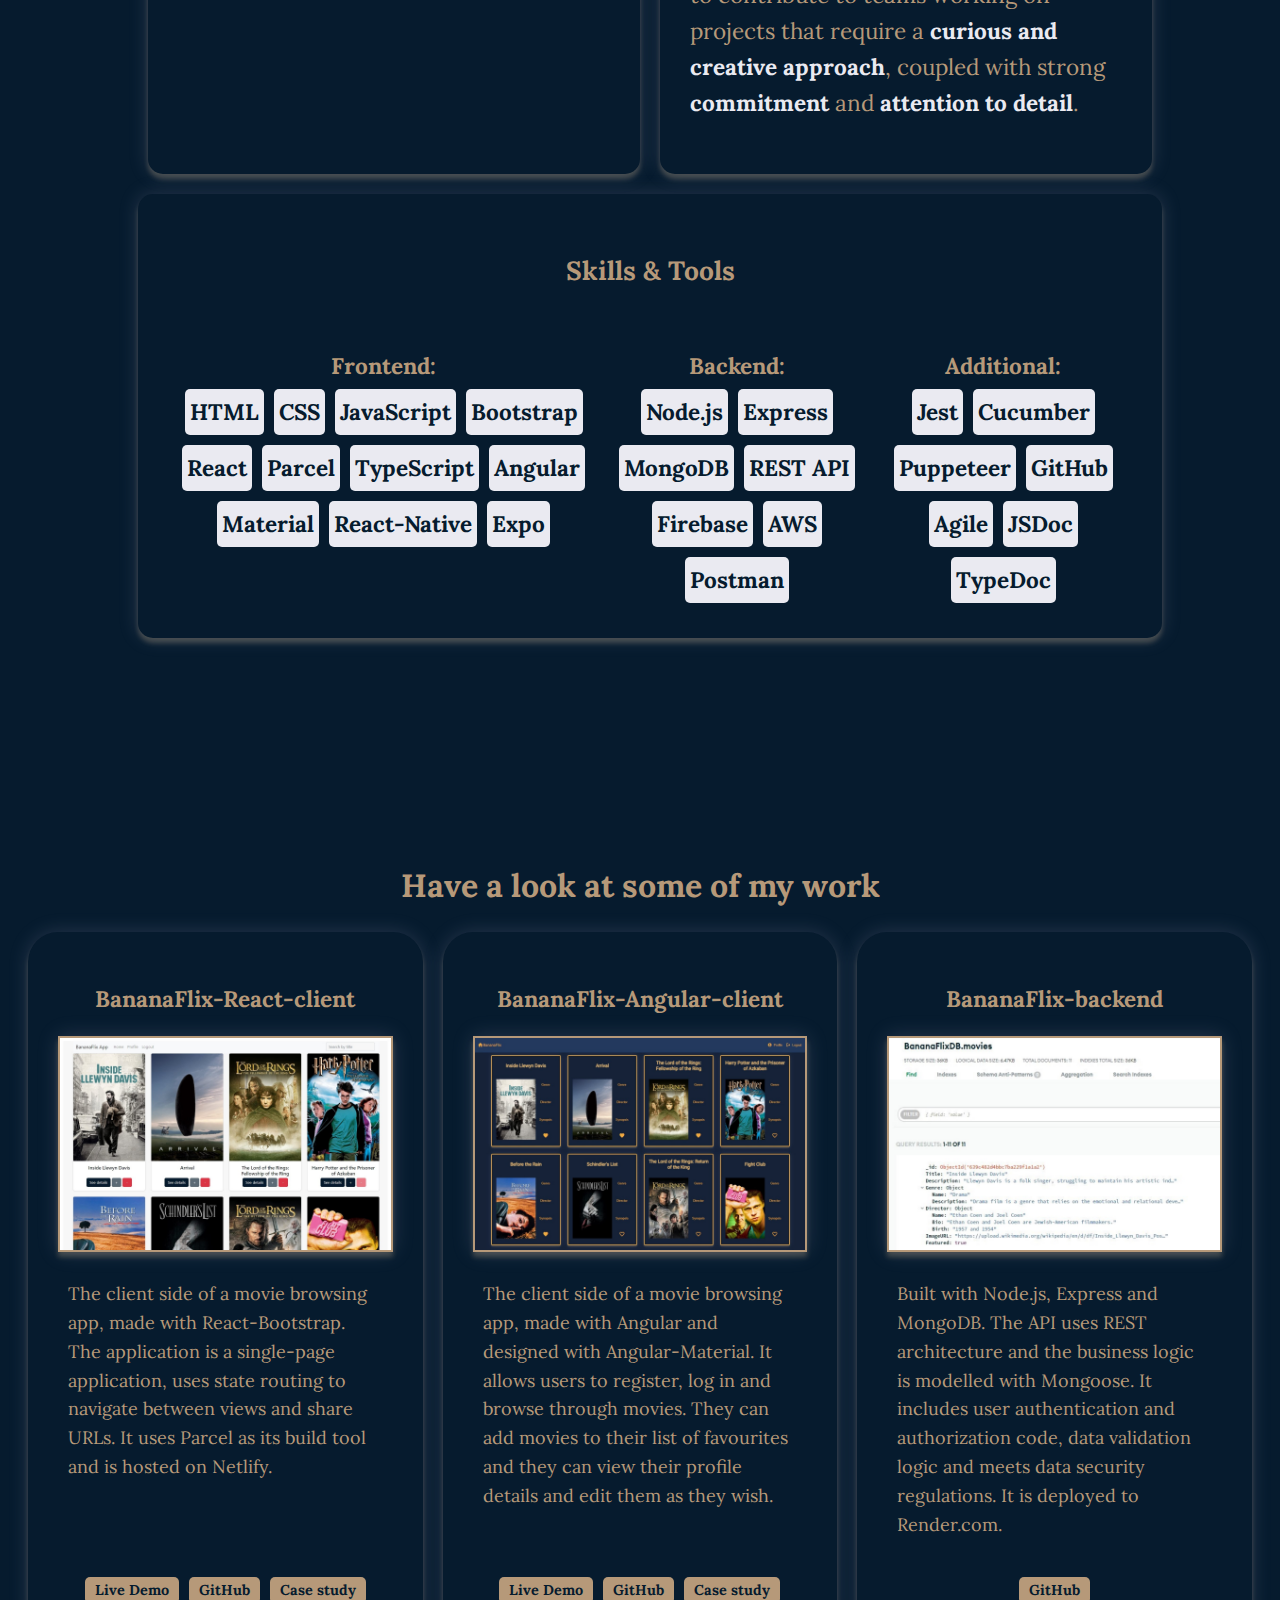
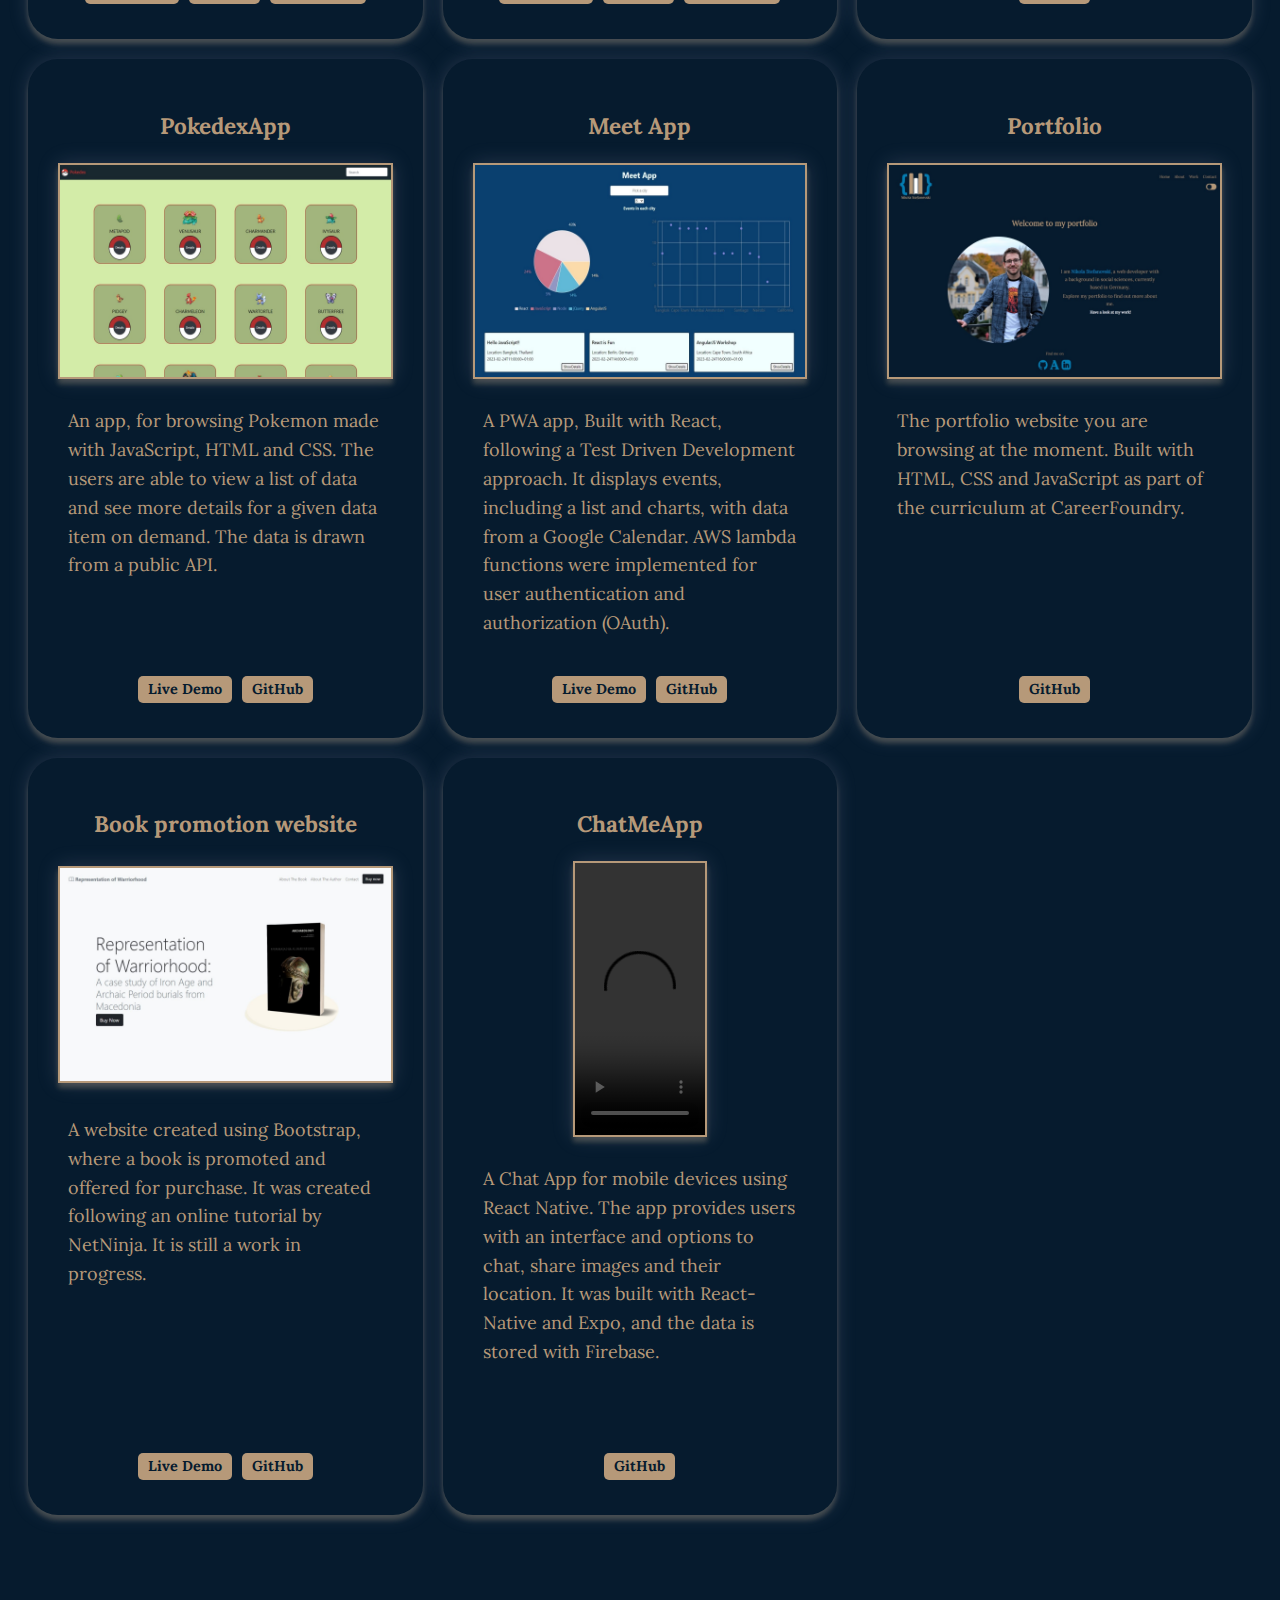
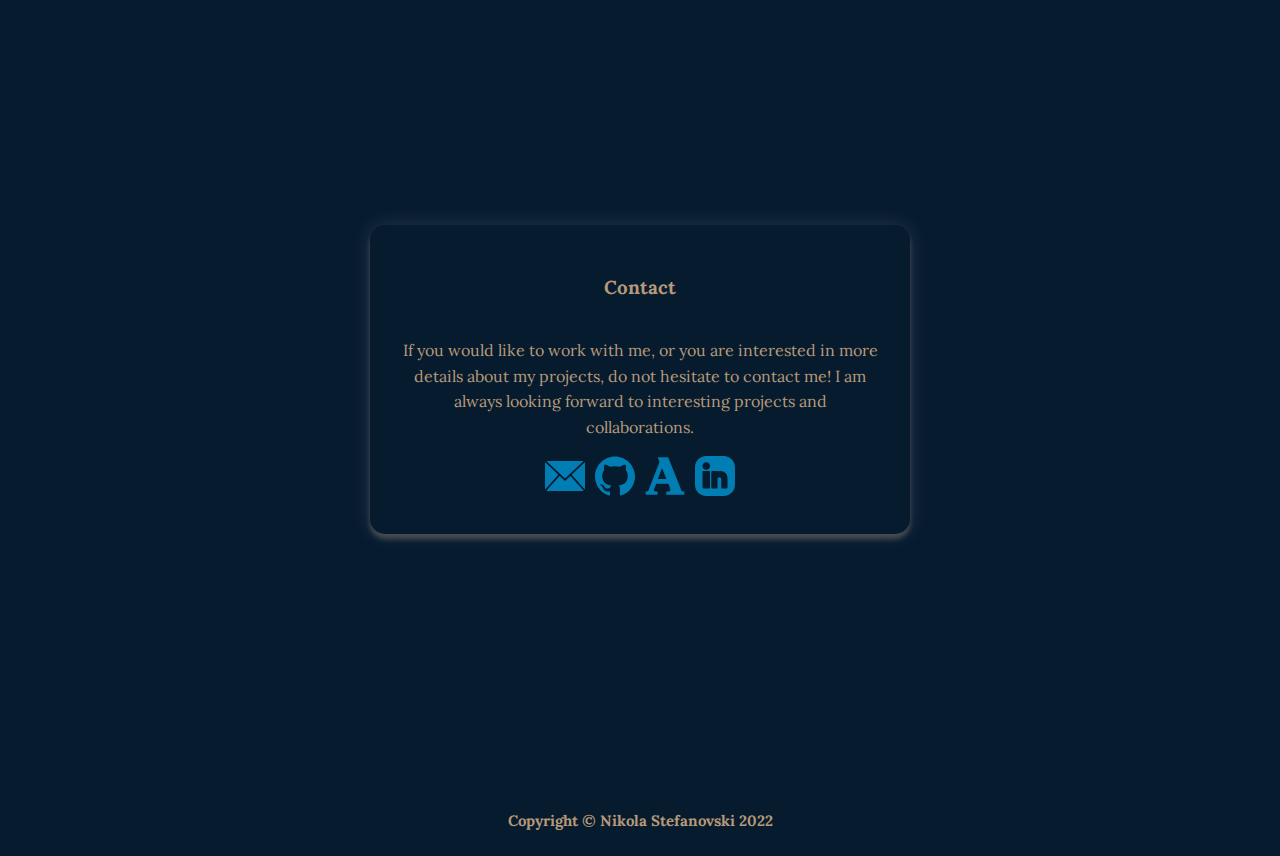
==== commit 444a69a1: "fixed typos in text sections" ====
--- a/index.html
+++ b/index.html
@@ -148,7 +148,7 @@
             <h2 class="project_title">BananaFlix-React-client</h2>
             <img class="project_img" src="./img/react-overview.jpg" alt="BananaFlix screenshot">
             <p class="project_description">
-              The client side of a movie browsing app, made with React-Bootsrap.
+              The client side of a movie browsing app, made with React-Bootstrap.
               The application is a single-page application, uses state routing to navigate between views and share URLs.
               It uses Parcel as its build tool and is hosted on Netlify.
             </p>
@@ -164,7 +164,7 @@
             <p class="project_description">
               The client side of a movie browsing app, made with Angular and designed with Angular-Material.
               It allows users to register, log in and browse through movies. 
-              They can add movies to their list of favorites and they can view their profile details and edit them as they wish. 
+              They can add movies to their list of favourites and they can view their profile details and edit them as they wish. 
             </p>
             <div class="project-buttons">
               <a href="https://s-nikola.github.io/BananaFlix-Angular-client/welcome" target="_blank">Live Demo</a>
@@ -177,7 +177,7 @@
             <img class="project_img" src="./img/movie_api.jpg" alt="MongoDB screenshot">
             <p class="project_description">
               Built with Node.js, Express and MongoDB.
-              The API uses REST architecture and the business logic is modeled with Mongoose.
+              The API uses REST architecture and the business logic is modelled with Mongoose.
               It includes user authentication and authorization code, data validation logic and meets data security regulations.
               It is deployed to Render.com.
             </p>
@@ -191,7 +191,7 @@
             <p class="project_description">
               An app, for browsing Pokemon made with JavaScript, HTML and CSS.
               The users are able to view a list of data and see more details for a given data item on demand.
-              The data is drawn from a public API
+              The data is drawn from a public API.
             </p>
             <div class="project-buttons">
               <a href="https://s-nikola.github.io/Pokedex_simple-JS-app/" target="_blank">Live Demo</a>
@@ -215,7 +215,8 @@
             <h2 class="project_title">Portfolio</h2>
             <img class="project_img" src="./img/portfolio.jpg" alt="Portfolio screenshot">
             <p class="project_description">
-              The portfolio website you are browsing at the moment. Built with HTML and CSS, as part of the curriculum at CareerFoundry.
+              The portfolio website you are browsing at the moment. Built with HTML, CSS and JavaScript 
+              as part of the curriculum at CareerFoundry.
             </p>
             <div class="project-buttons">
               <a href="https://github.com/S-Nikola/CF-Portfolio-website">GitHub</a>
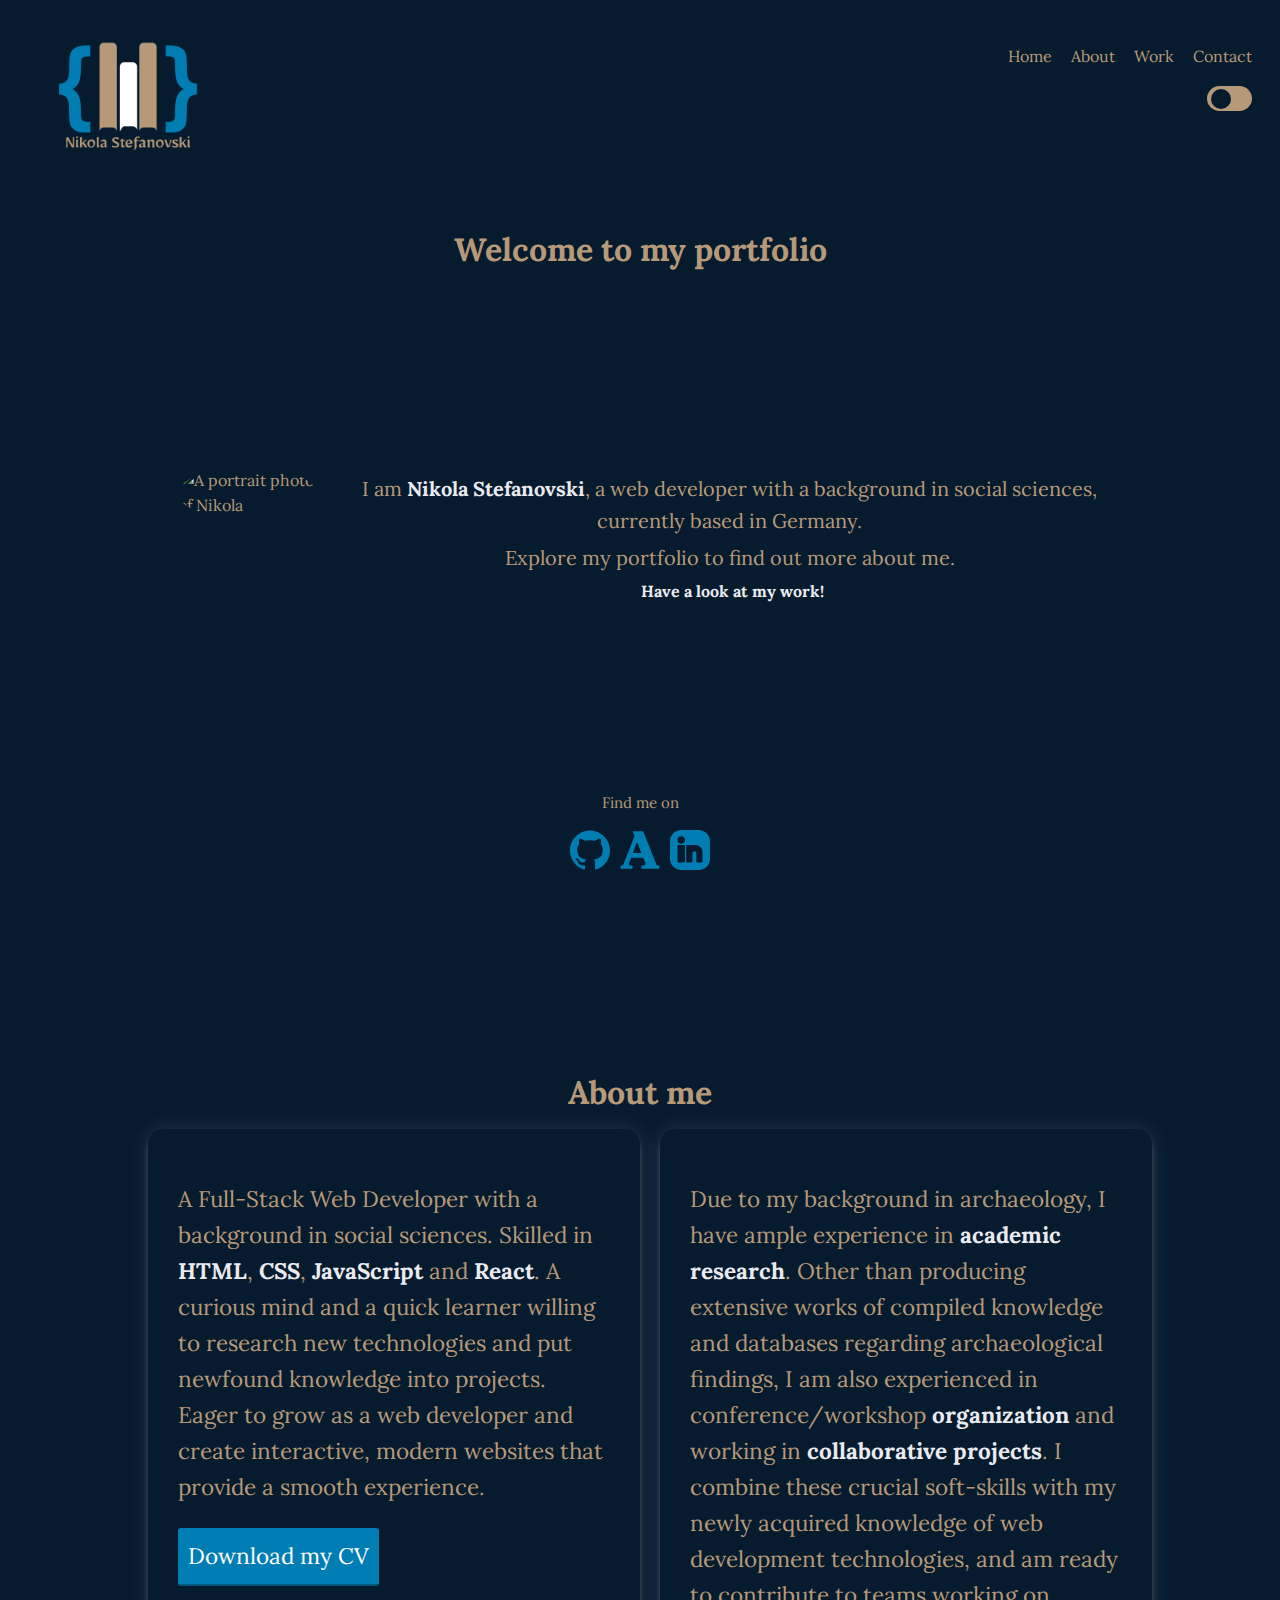
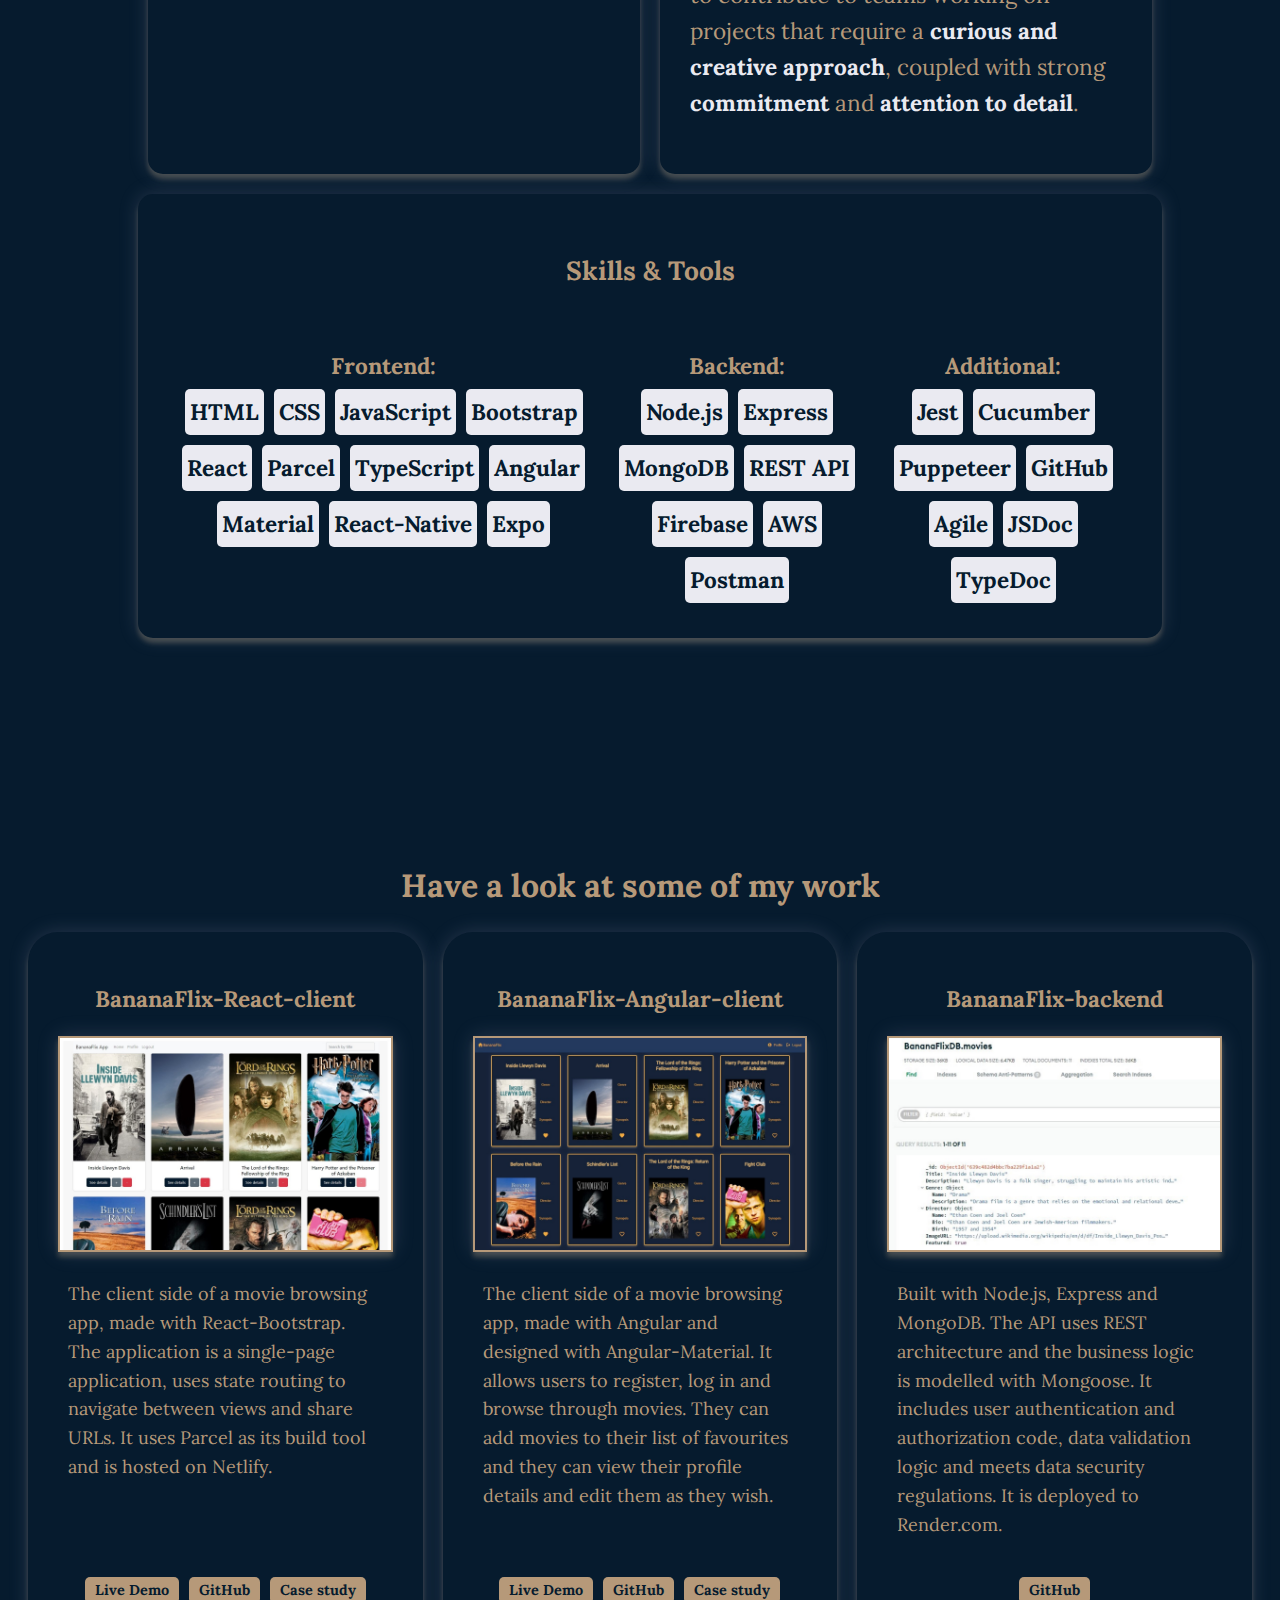
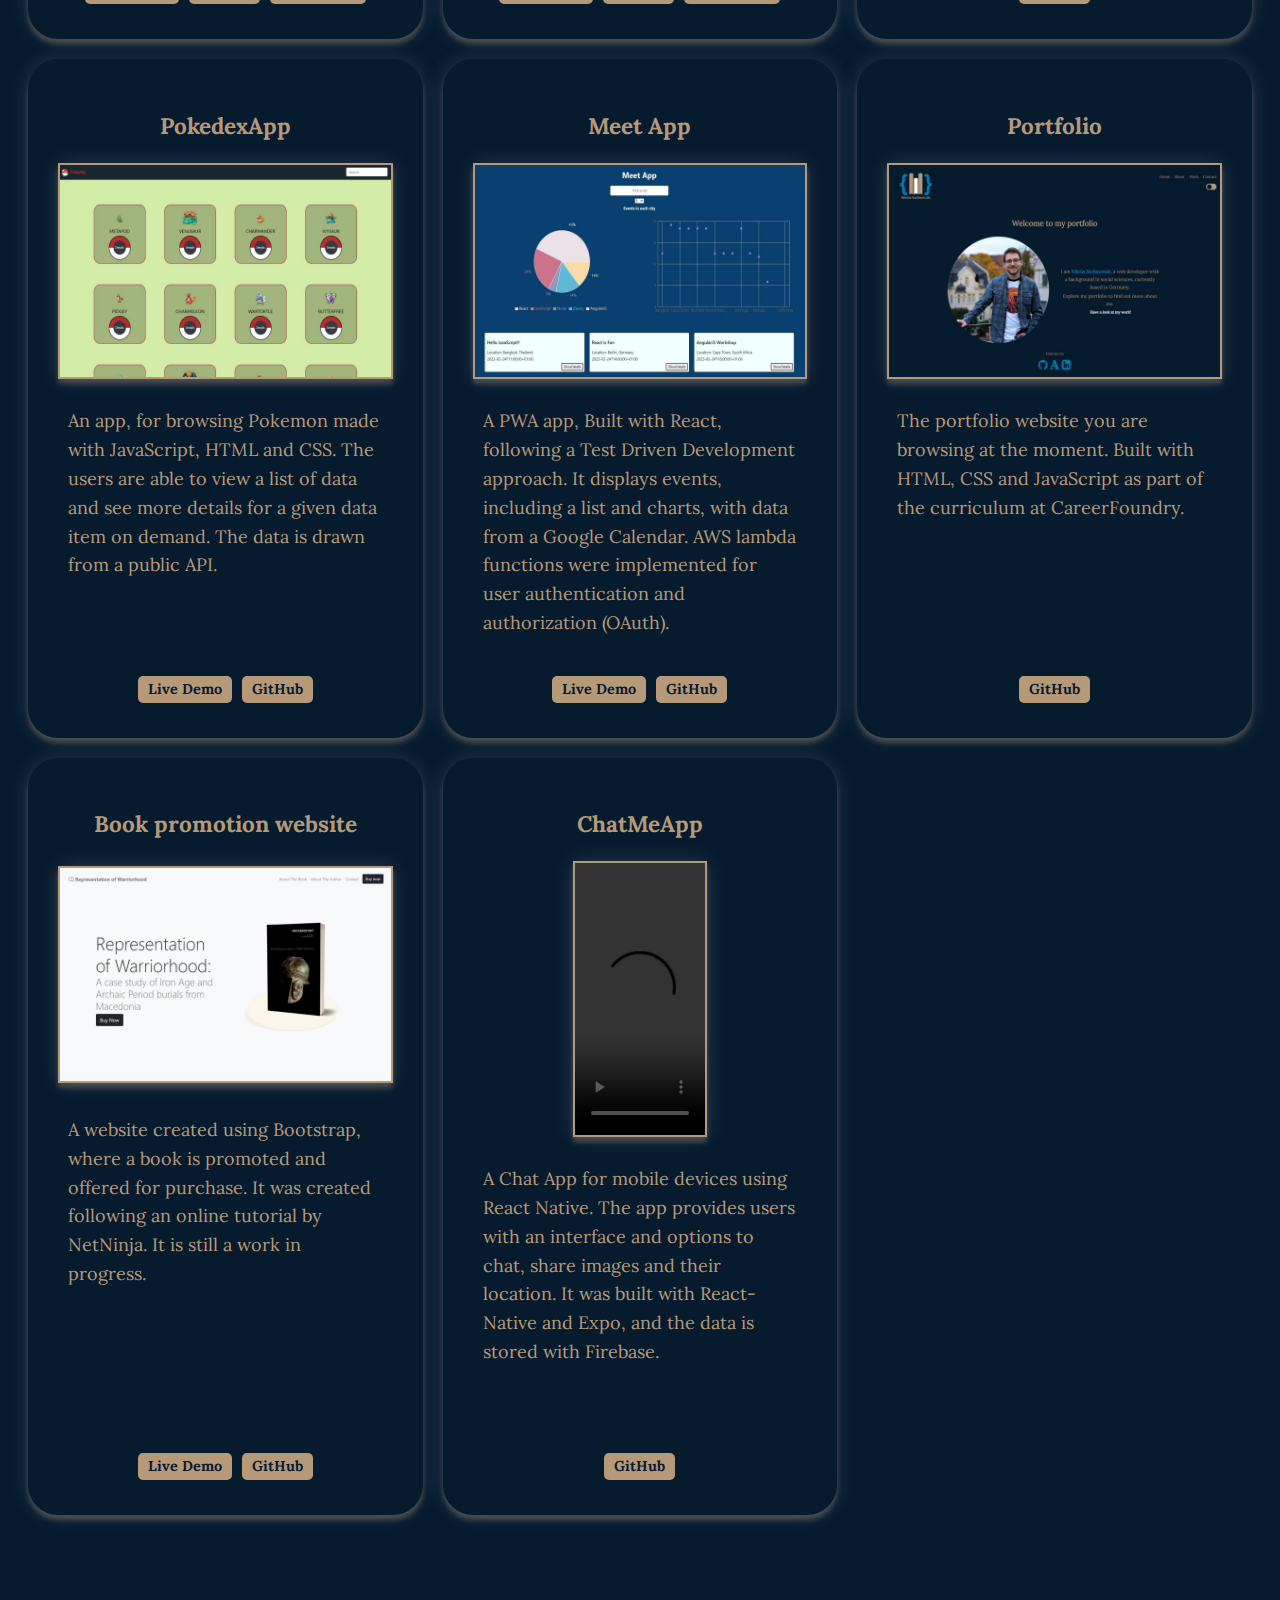
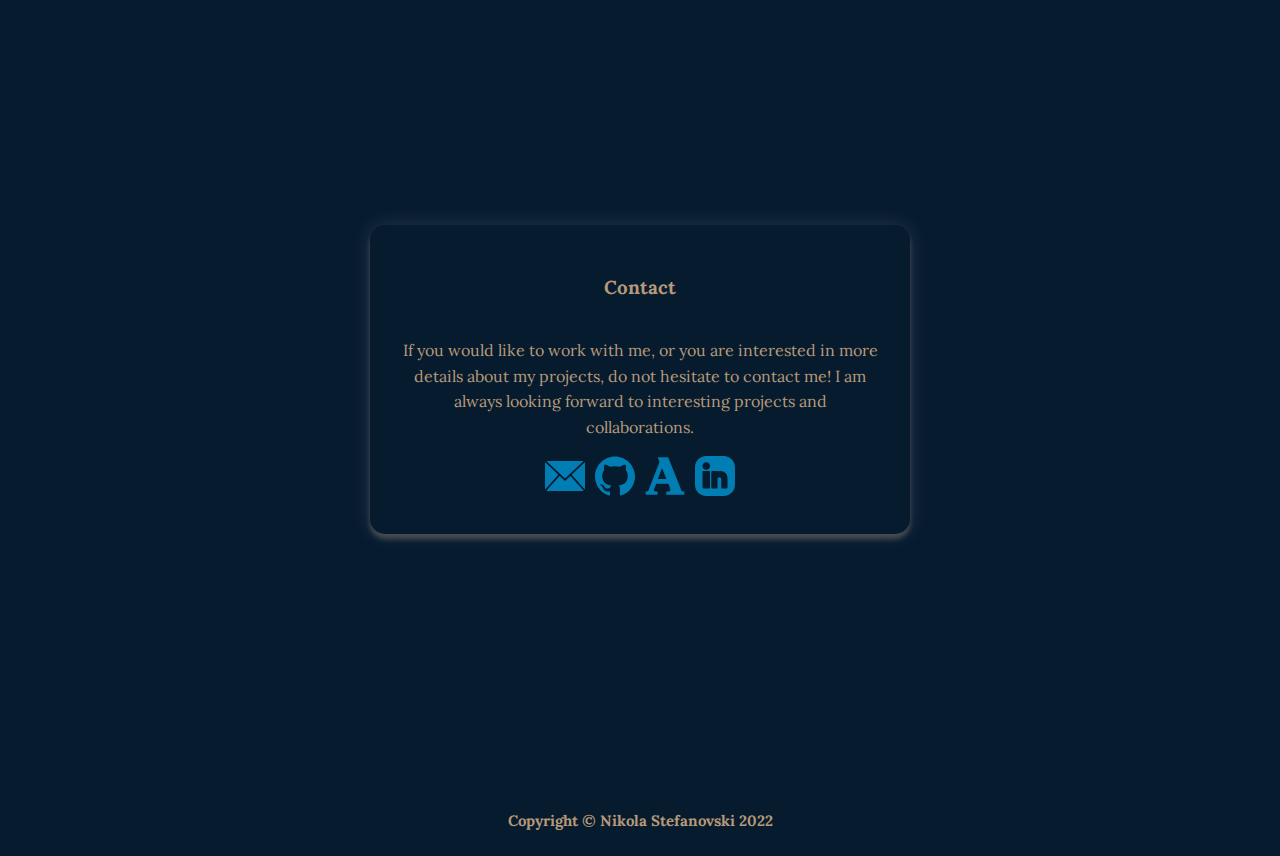
==== commit 39be5b6f: "fixed links" ====
--- a/index.html
+++ b/index.html
@@ -63,7 +63,7 @@
           <a href="https://eth-mpg.academia.edu/NikolaStefanovski" target="_blank">
             <img class="social-media_icon" src="img/academia-svgrepo-com.svg" alt="academia.edu">
           </a>
-          <a href="https://www.linkedin.com/in/nikola-stefanovski-25727a26b/" target="_blank">
+          <a href="https://www.linkedin.com/in/nikola-stefanovski" target="_blank">
             <img class="social-media_icon" src="img/linkedin-svgrepo-com.svg" alt="LinkedIn">
           </a>
         </div>
@@ -267,7 +267,7 @@
           <a href="https://eth-mpg.academia.edu/NikolaStefanovski" target="_blank">
             <img class="social-media_icon" src="img/academia-svgrepo-com.svg" alt="academia.edu">
           </a>
-          <a href="https://www.linkedin.com/in/nikola-stefanovski-25727a26b/" target="_blank">
+          <a href="https://www.linkedin.com/in/nikola-stefanovski" target="_blank">
             <img class="social-media_icon" src="img/linkedin-svgrepo-com.svg" alt="LinkedIn">
           </a>
         </div>
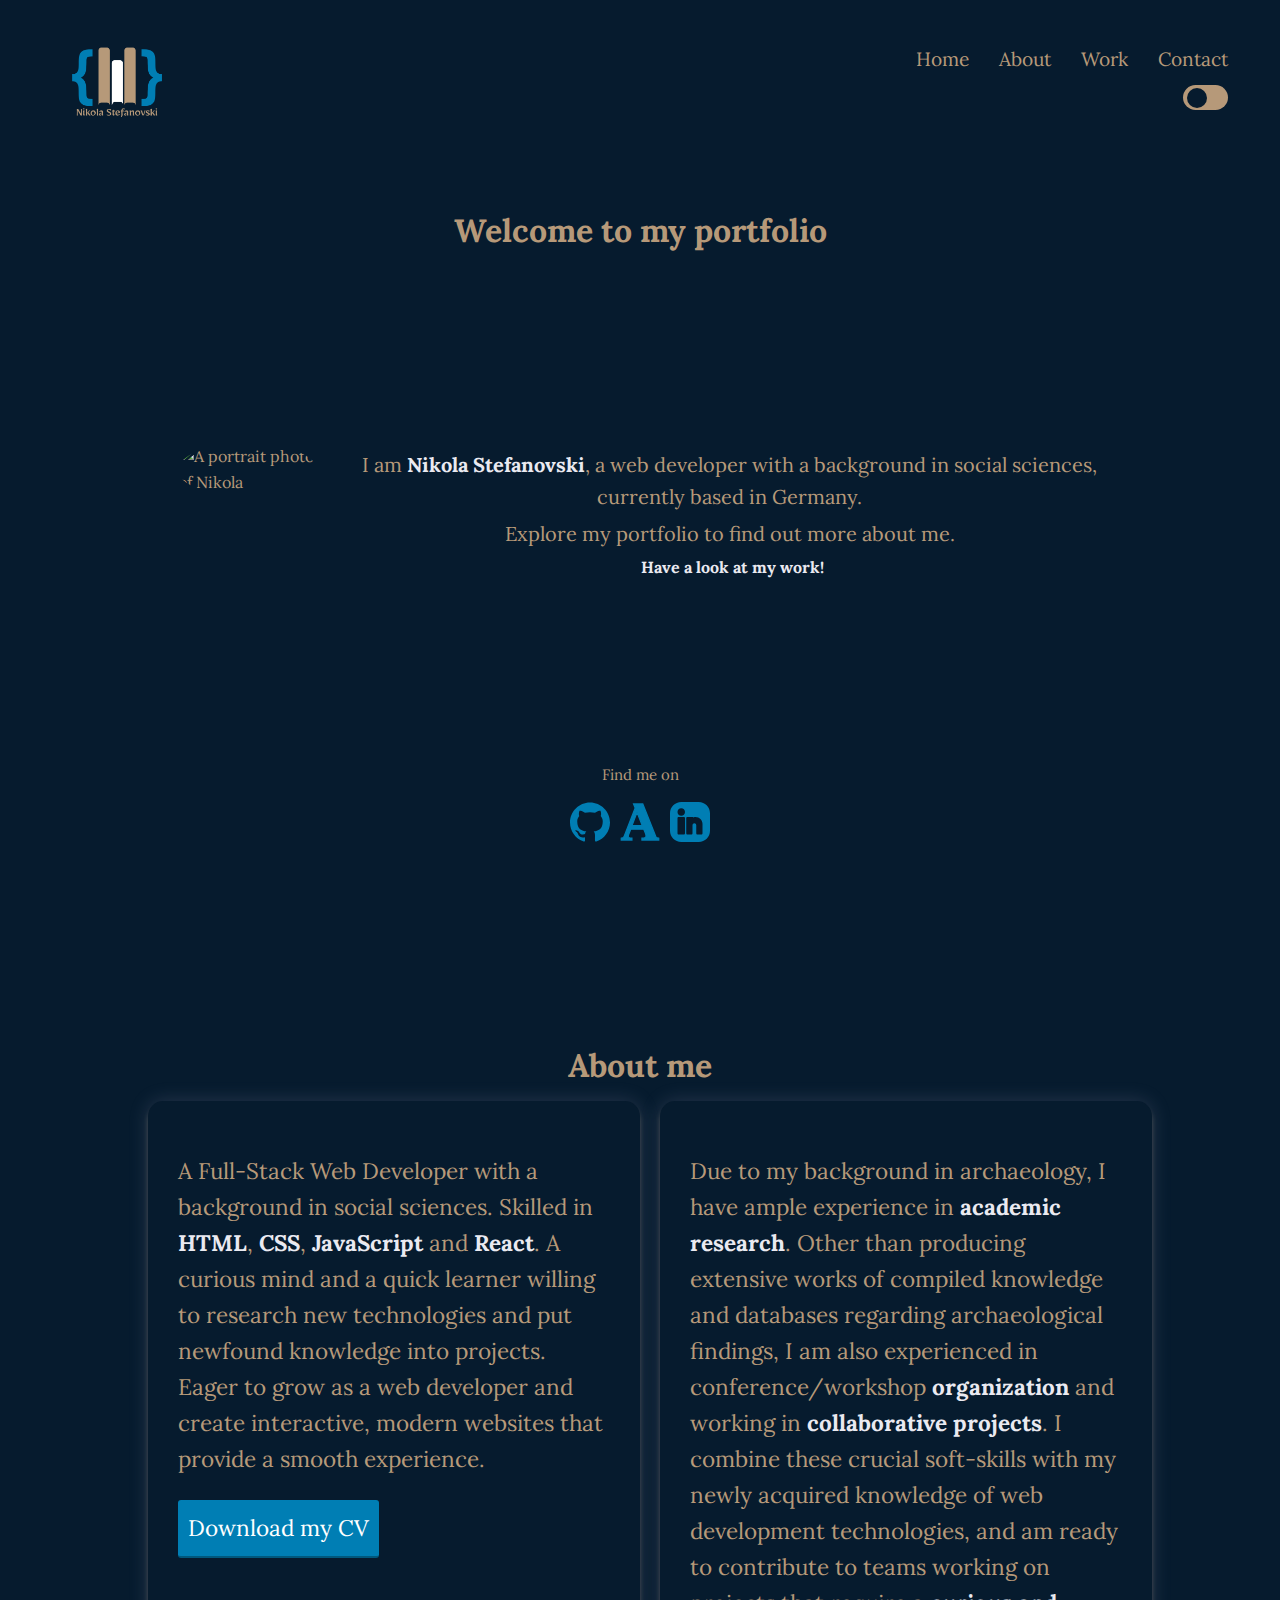
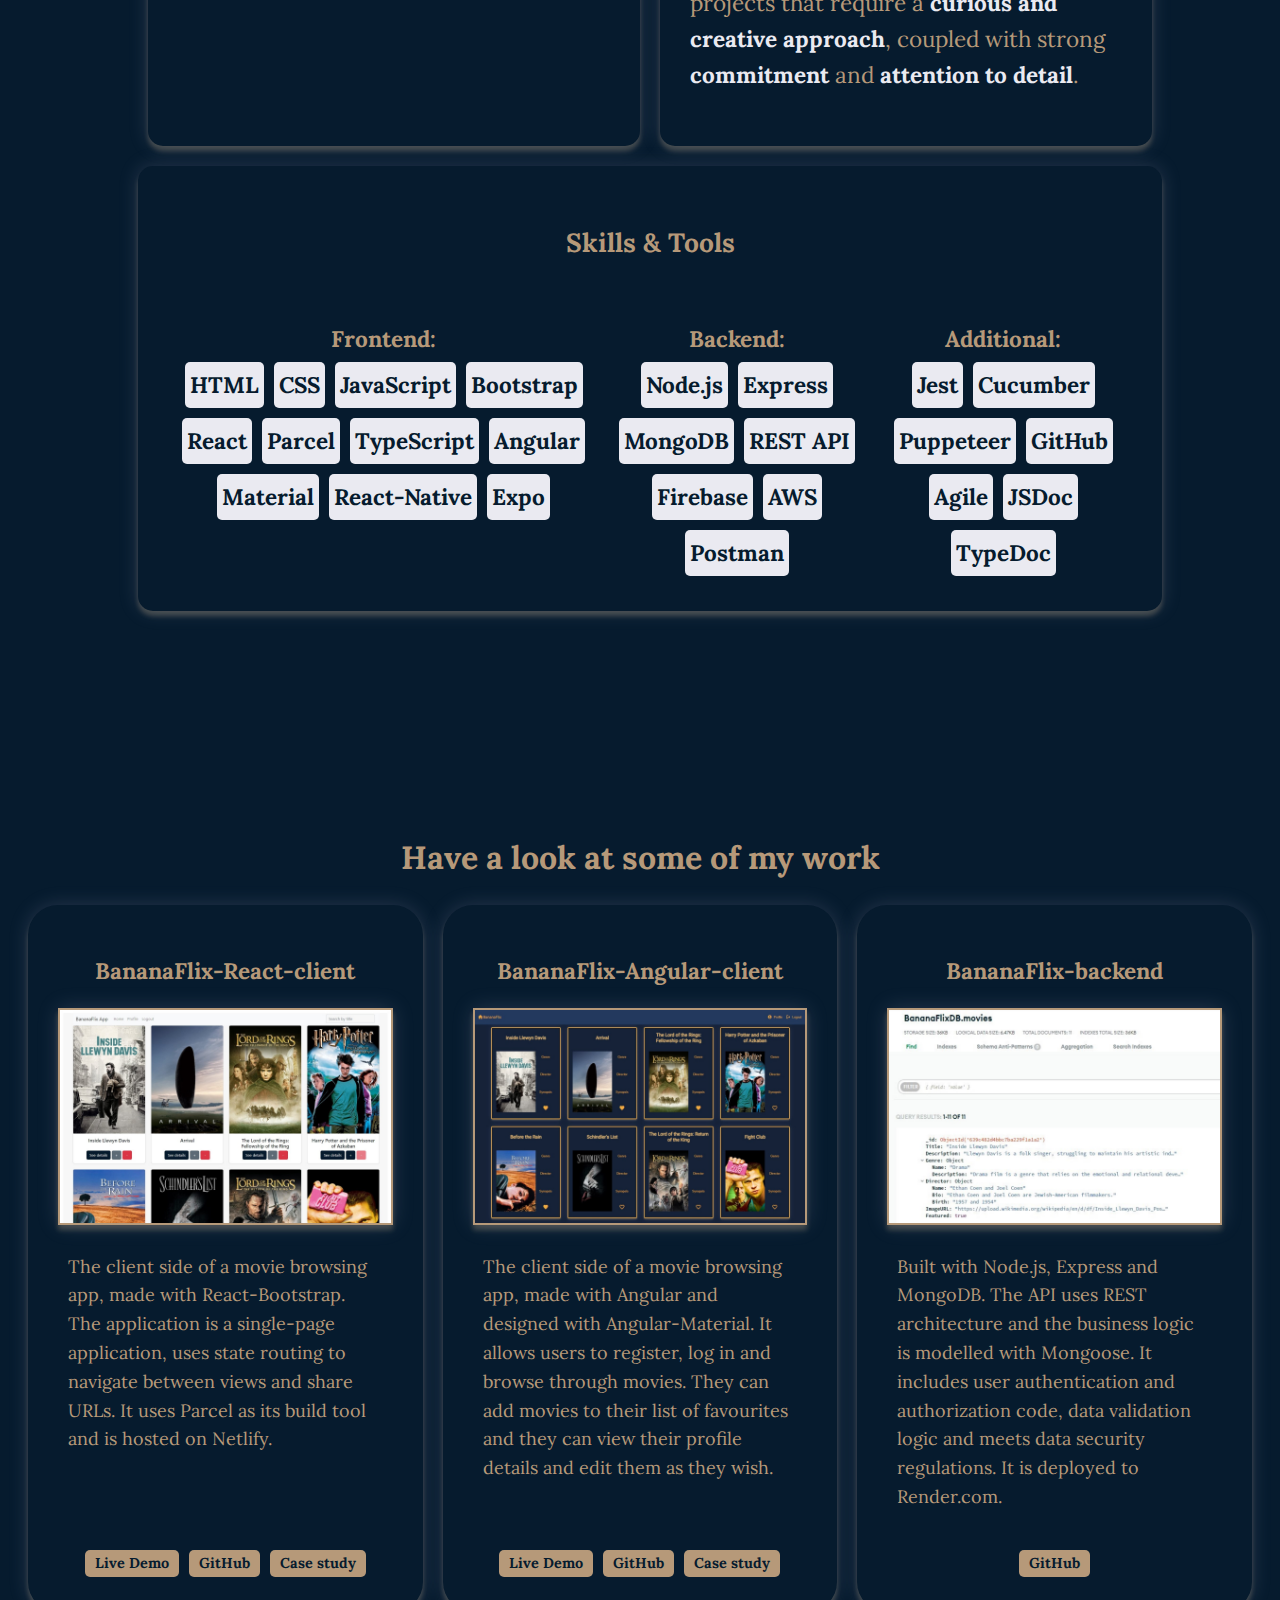
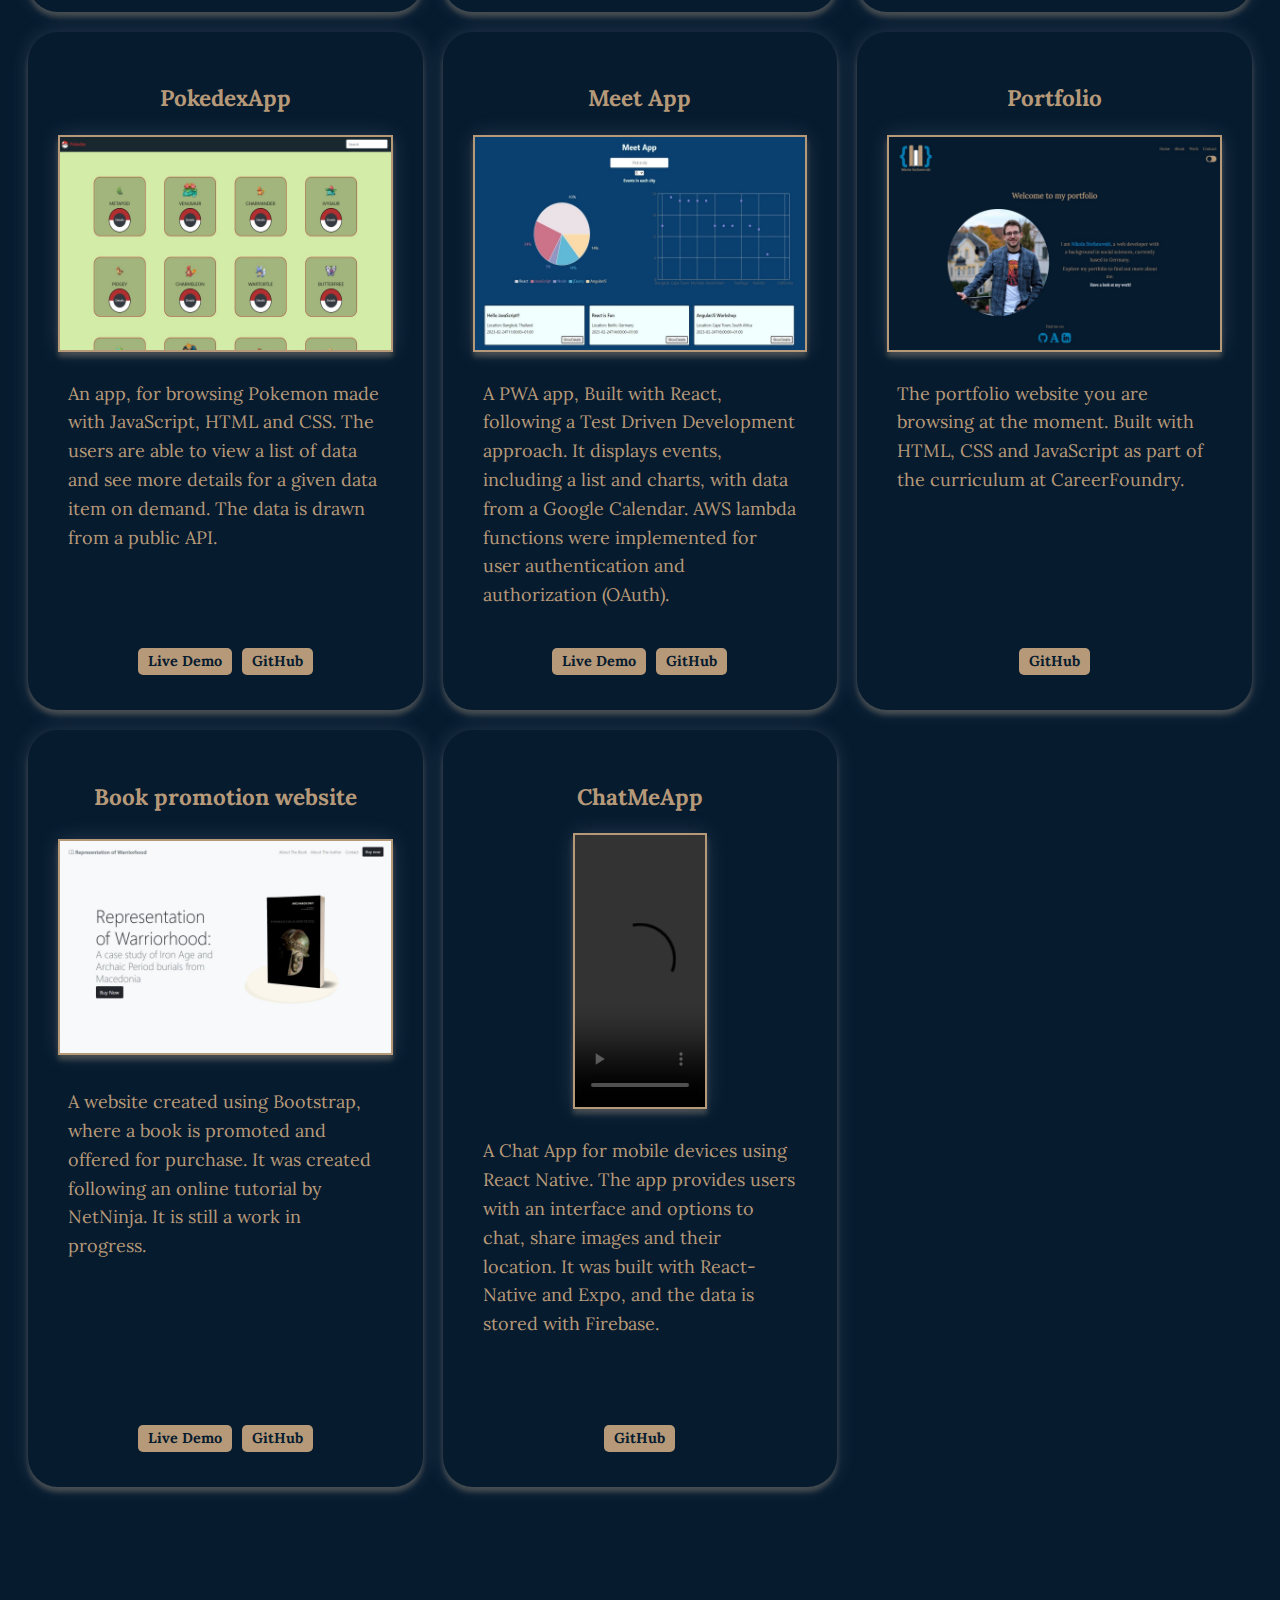
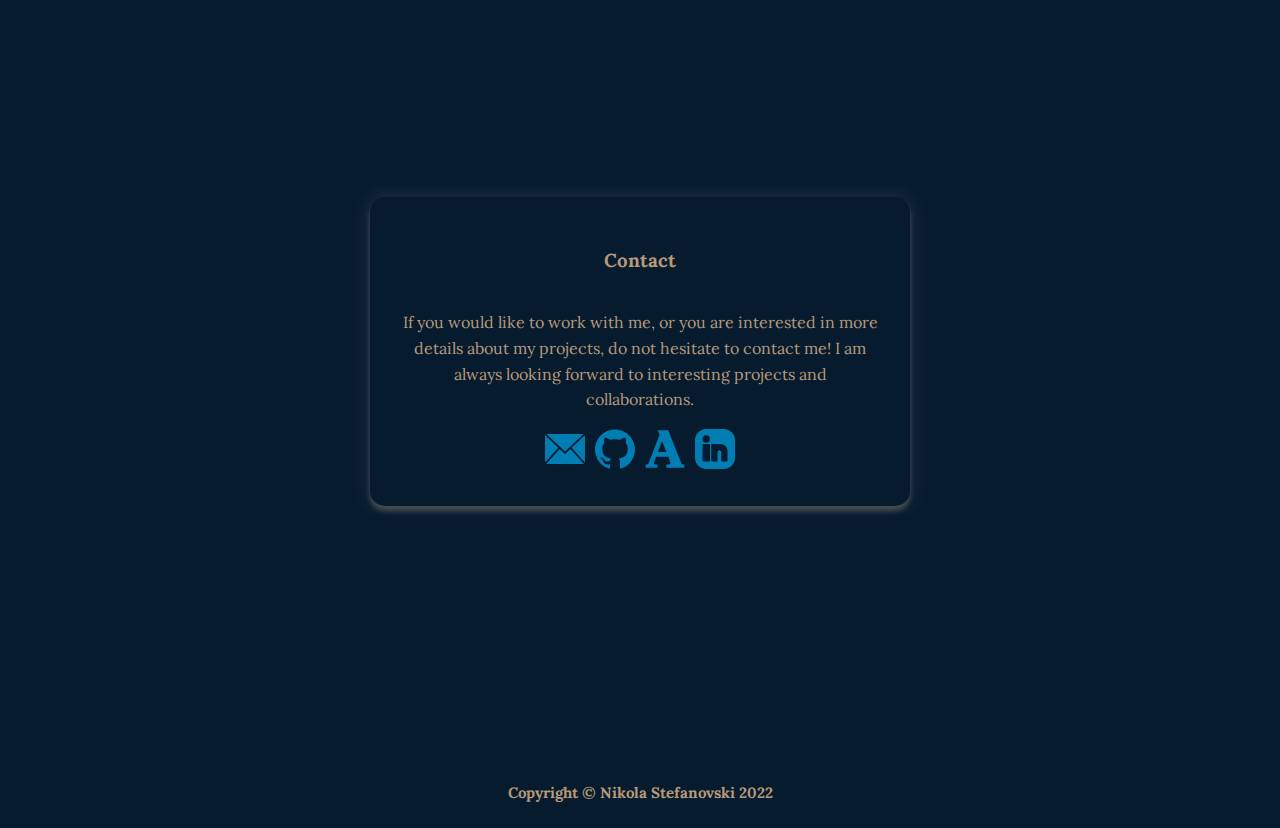
==== commit 07ef45c4: "enhancement/hamburger menu added" ====
--- a/index.html
+++ b/index.html
@@ -16,9 +16,36 @@
 </head>
 <body>
   <header class="page-header">
-    <img class="page-header__item" src="./img/nikola_logo.png" id="nikola_logo" alt="Personal logo of Nikola Stefanovski, consisted of the initials in uppercase">
-    <nav class="main-navigation page-header__item" id="main-nav">
-      <ul role="menubar" class="navigation-list">
+    <nav class="navbar page-header__item" id="main-nav">
+      <img class="page-header__item" src="./img/nikola_logo.png" id="nikola_logo" alt="Personal logo of Nikola Stefanovski, consisted of the initials in uppercase">
+      <div class="navbar-right">
+        <ul class="nav-menu">
+          <li class="nav-item">
+            <a href="#" class="nav-link">Home</a>
+          </li>
+          <li class="nav-item">
+            <a href="#about-page" class="nav-link">About</a>
+          </li>
+          <li class="nav-item">
+            <a href="#work-page" class="nav-link">Work</a>
+          </li>
+          <li class="nav-item">
+            <a href="#contact-page" class="nav-link">Contact</a>
+          </li>
+        </ul>
+        <div class="hamburger">
+          <span class="bar"></span>
+          <span class="bar"></span>
+          <span class="bar"></span>
+        </div>
+        <div class="switch">
+          <label class="theme-switch" for="checkbox">
+              <input type="checkbox" id="checkbox" />
+              <div class="slider round"></div>
+          </label>
+        </div>
+      </div>
+      <!-- <ul role="menubar" class="navigation-list">
         <li role="presentation">
           <a href="#" role="menuitem" class="navigation-list__item navigation-list__item--active">Home</a>
         </li>
@@ -31,13 +58,7 @@
         <li role="presentation">
           <a href="#contact-page" role="menuitem" class="navigation-list__item">Contact</a>
         </li>
-      </ul>
-      <div class="switch">
-        <label class="theme-switch" for="checkbox">
-            <input type="checkbox" id="checkbox" />
-            <div class="slider round"></div>
-        </label>
-      </div>
+      </ul> -->
     </nav>
   </header>
 
--- a/css/styles.css
+++ b/css/styles.css
@@ -5,6 +5,8 @@
   --silver: #eaeaf1;
 }
 *{
+  /* padding: 0;
+  margin: 0; */
   box-sizing: border-box;
 }
 /*General styling begins*/
@@ -124,8 +126,9 @@
   background-color: var(--deep-blue);
 }
 .page-header__item {
-  flex: 0 1 200px;
-}
+  flex: 0 1 130px;
+}
+
 .page-header__item:last-child {
   flex-grow: 1;
   text-align: right;
@@ -137,6 +140,76 @@
 .navigation-list li {
   display: inline-block;
   margin-left: 15px;
+}
+
+.nav-item{
+  list-style: none;
+}
+.navbar{
+  min-height: 70px;
+  display: flex;
+  justify-content: space-between;
+  align-items: center;
+  padding: 0 24px;
+}
+.nav-menu{
+  background-color: var(--deep-blue);
+  display: flex;
+  justify-content: space-between;
+  align-items: center;
+  gap: 30px;
+  margin-bottom: 10px;
+}
+.nav-link{
+  font-size: 1.2rem;
+  transition: 0.7s ease;
+}
+.hamburger{
+  display: none;
+  cursor: pointer;
+  margin: 10px 0;
+}
+.bar{
+  display: block;
+  width: 25px;
+  height: 3px;
+  margin: 5px auto;
+  -webkit-transition: all 0.3s ease-in-out;
+  transition: all 0.3s ease-in-out;
+  background-color: var(--creme);
+}
+@media(max-width:768px){
+  .hamburger{
+    display: block;
+  }
+  .nav-menu{
+    justify-content: center;
+    padding: 10px;
+  }
+  .hamburger.active .bar:nth-child(2){
+    opacity: 0;
+  }
+  .hamburger.active .bar:nth-child(1){
+    transform: translateY(8px) rotate(45deg);
+  }
+  .hamburger.active .bar:nth-child(3){
+    transform: translateY(-8px) rotate(-45deg);
+  }
+  .nav-menu{
+    position: fixed;
+    left: -100%;
+    top: 90px;
+    gap: 0;
+    width: 100%;
+    text-align: center;
+    transition: 0.3s;
+  }
+  .nav-item{
+    margin: 16px 10px;
+  }
+  .nav-menu.active{
+    left: 0;
+  }
 }
 /* .page-header #myLinks{
   display: none;
@@ -153,8 +226,8 @@
   font-weight: bolder;
 } */
 #nikola_logo{
-  width: 10%;
-  height: 10%;
+  width: 5%;
+  height: 5%;
 }
 /* header styling end */
 
@@ -170,6 +243,7 @@
 }
 .profile-page h1{
   text-align: center;
+  margin-top: 30px;
 }
 .profile {
   max-width: 925px;
@@ -186,7 +260,7 @@
 }
 .profile-portrait{
   /* float: left; */
-  width: 50vmin;
+  width: 42vmin;
   margin-right: 40px;
   border-radius: 50%;
 }
@@ -270,6 +344,11 @@
   text-align: center;
   margin: 0;
   font-size: 32px;
+}
+@media(max-width:768px){
+  .about-page h1 {
+    margin-top: 165px;
+  }
 }
 .about-page a:hover {
   padding: 10px;
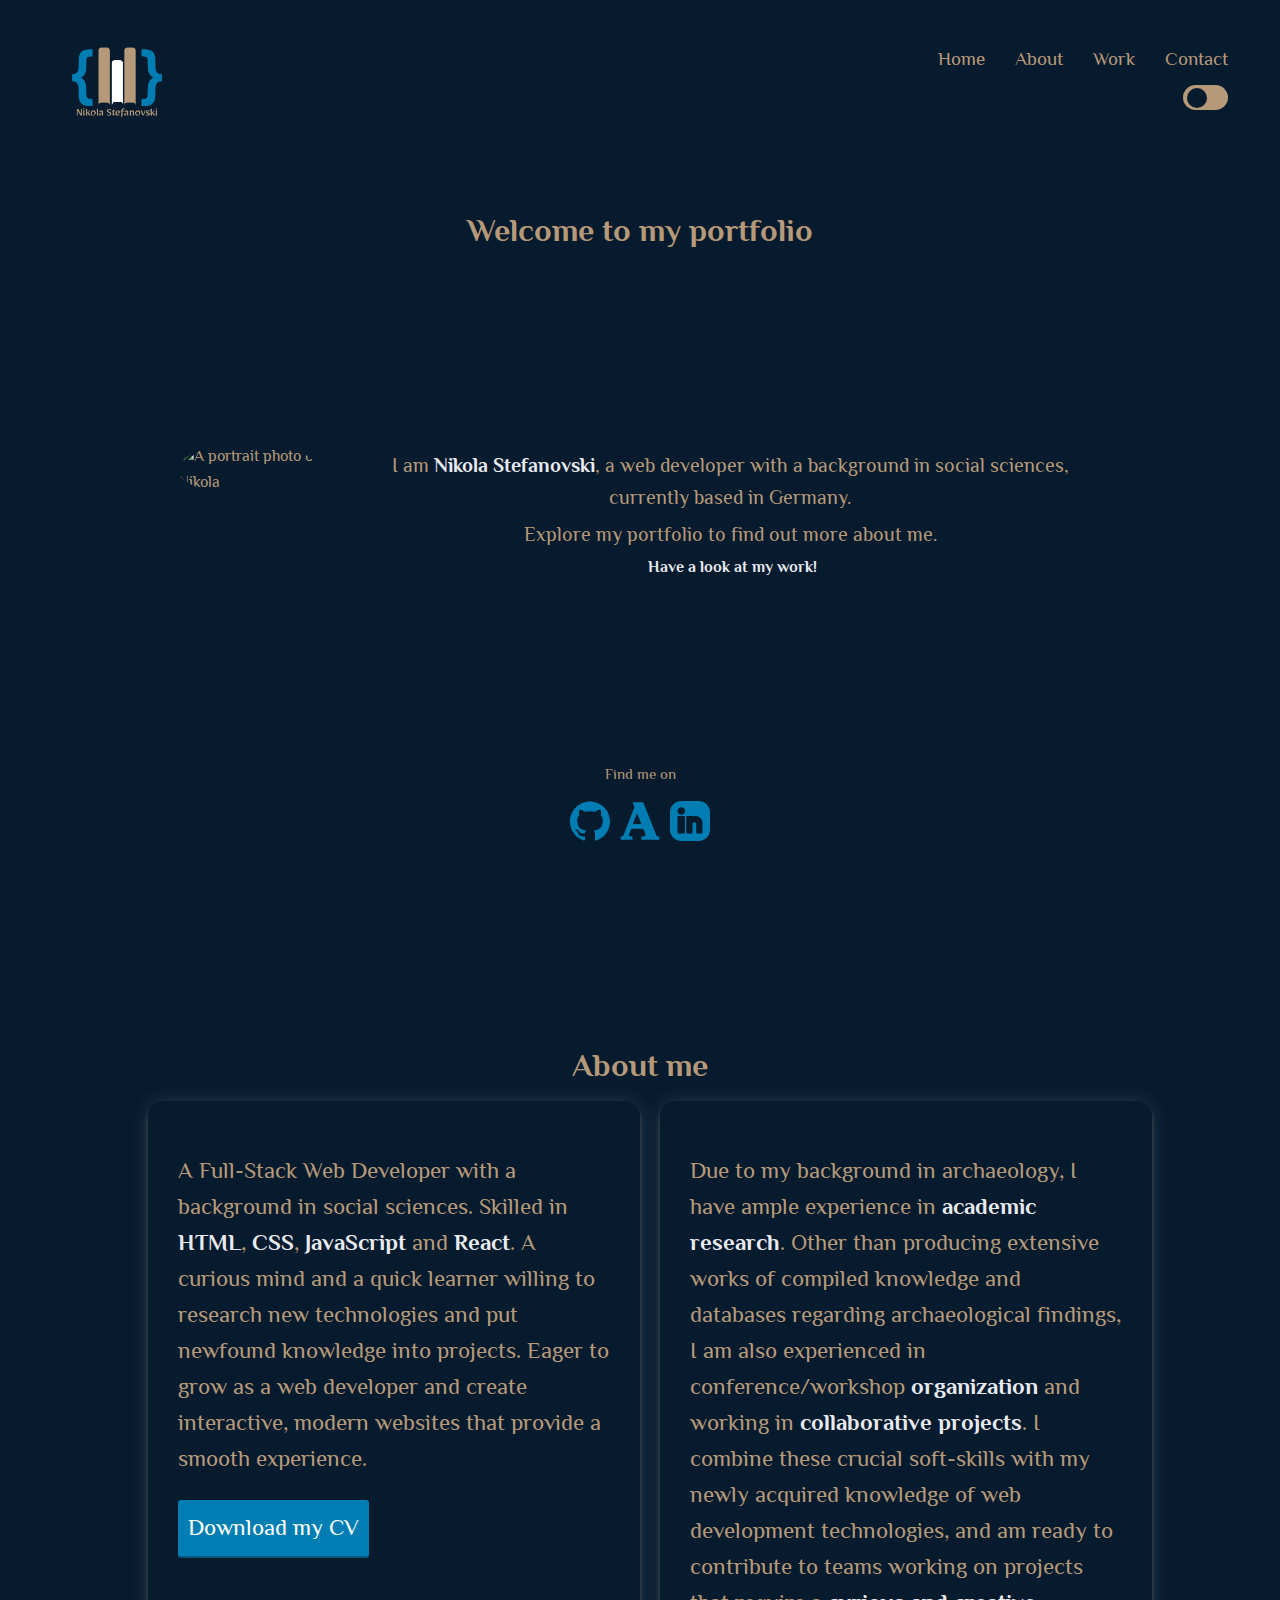
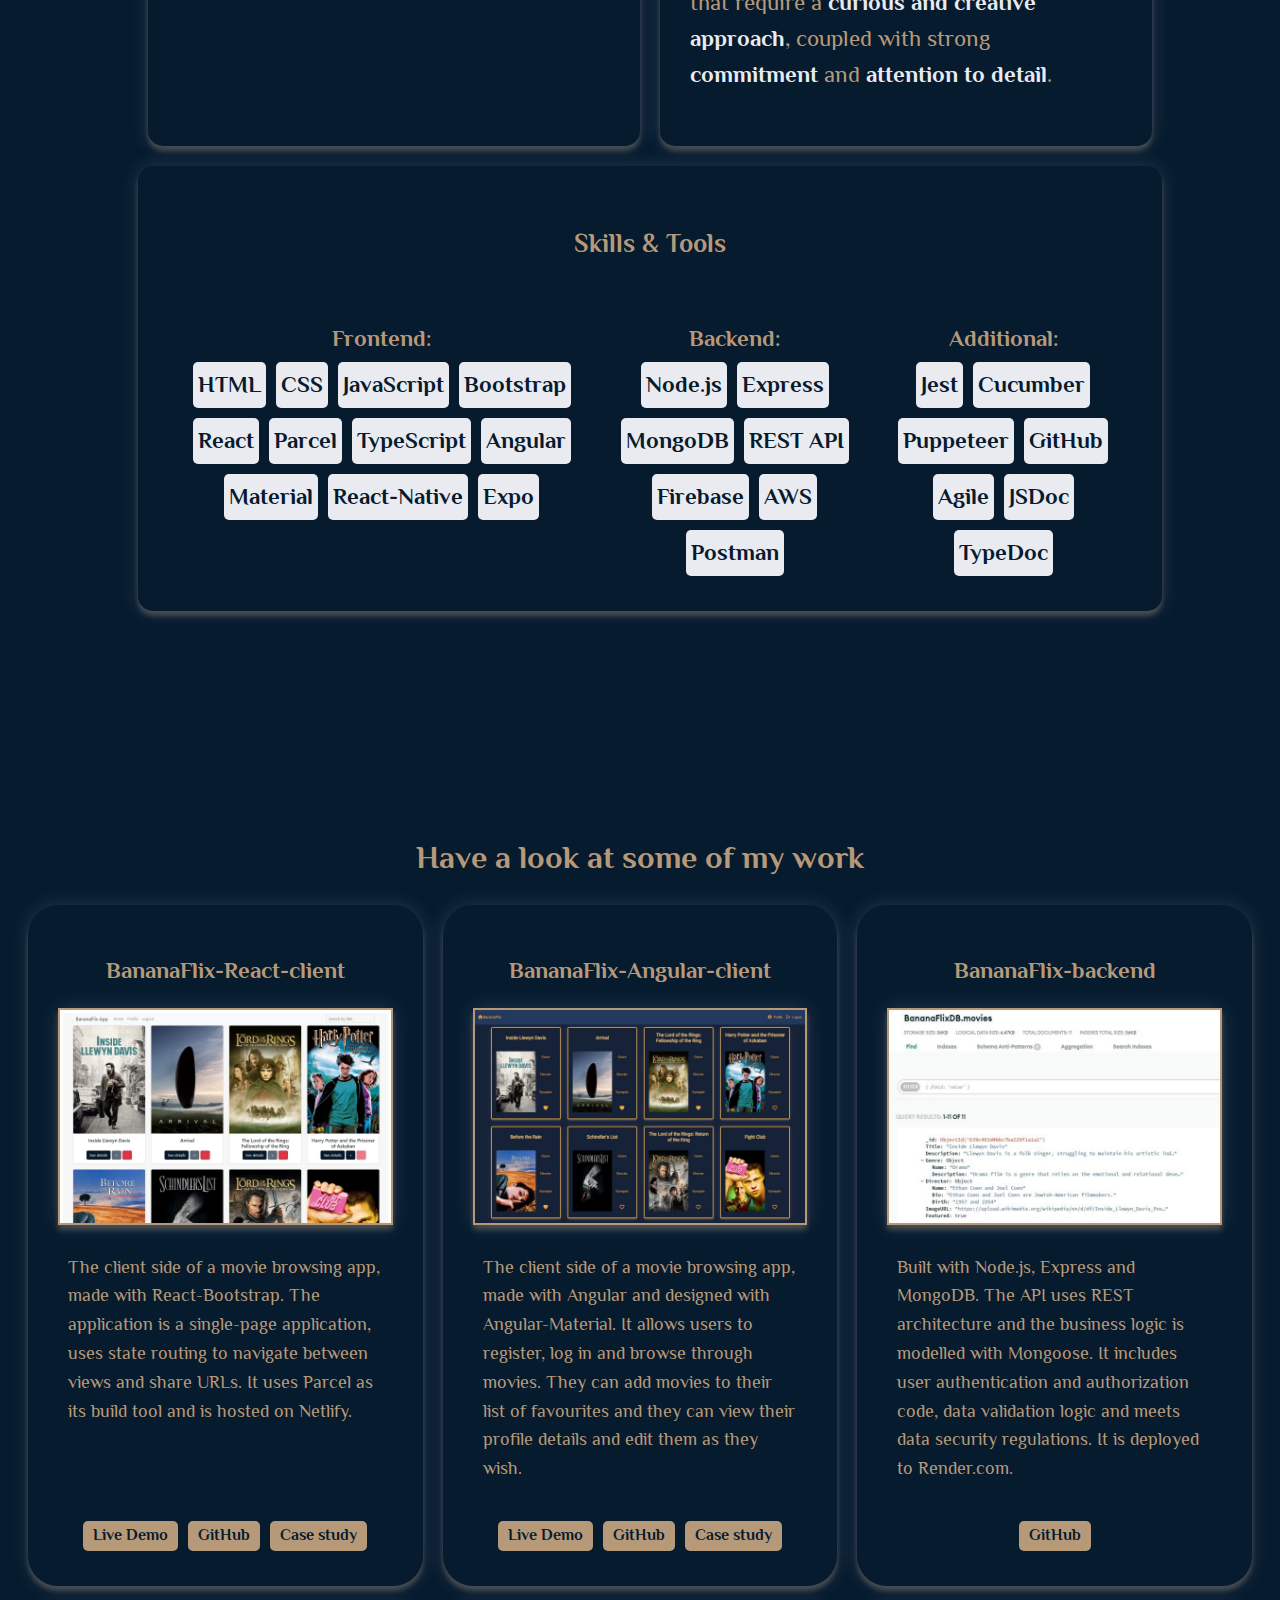
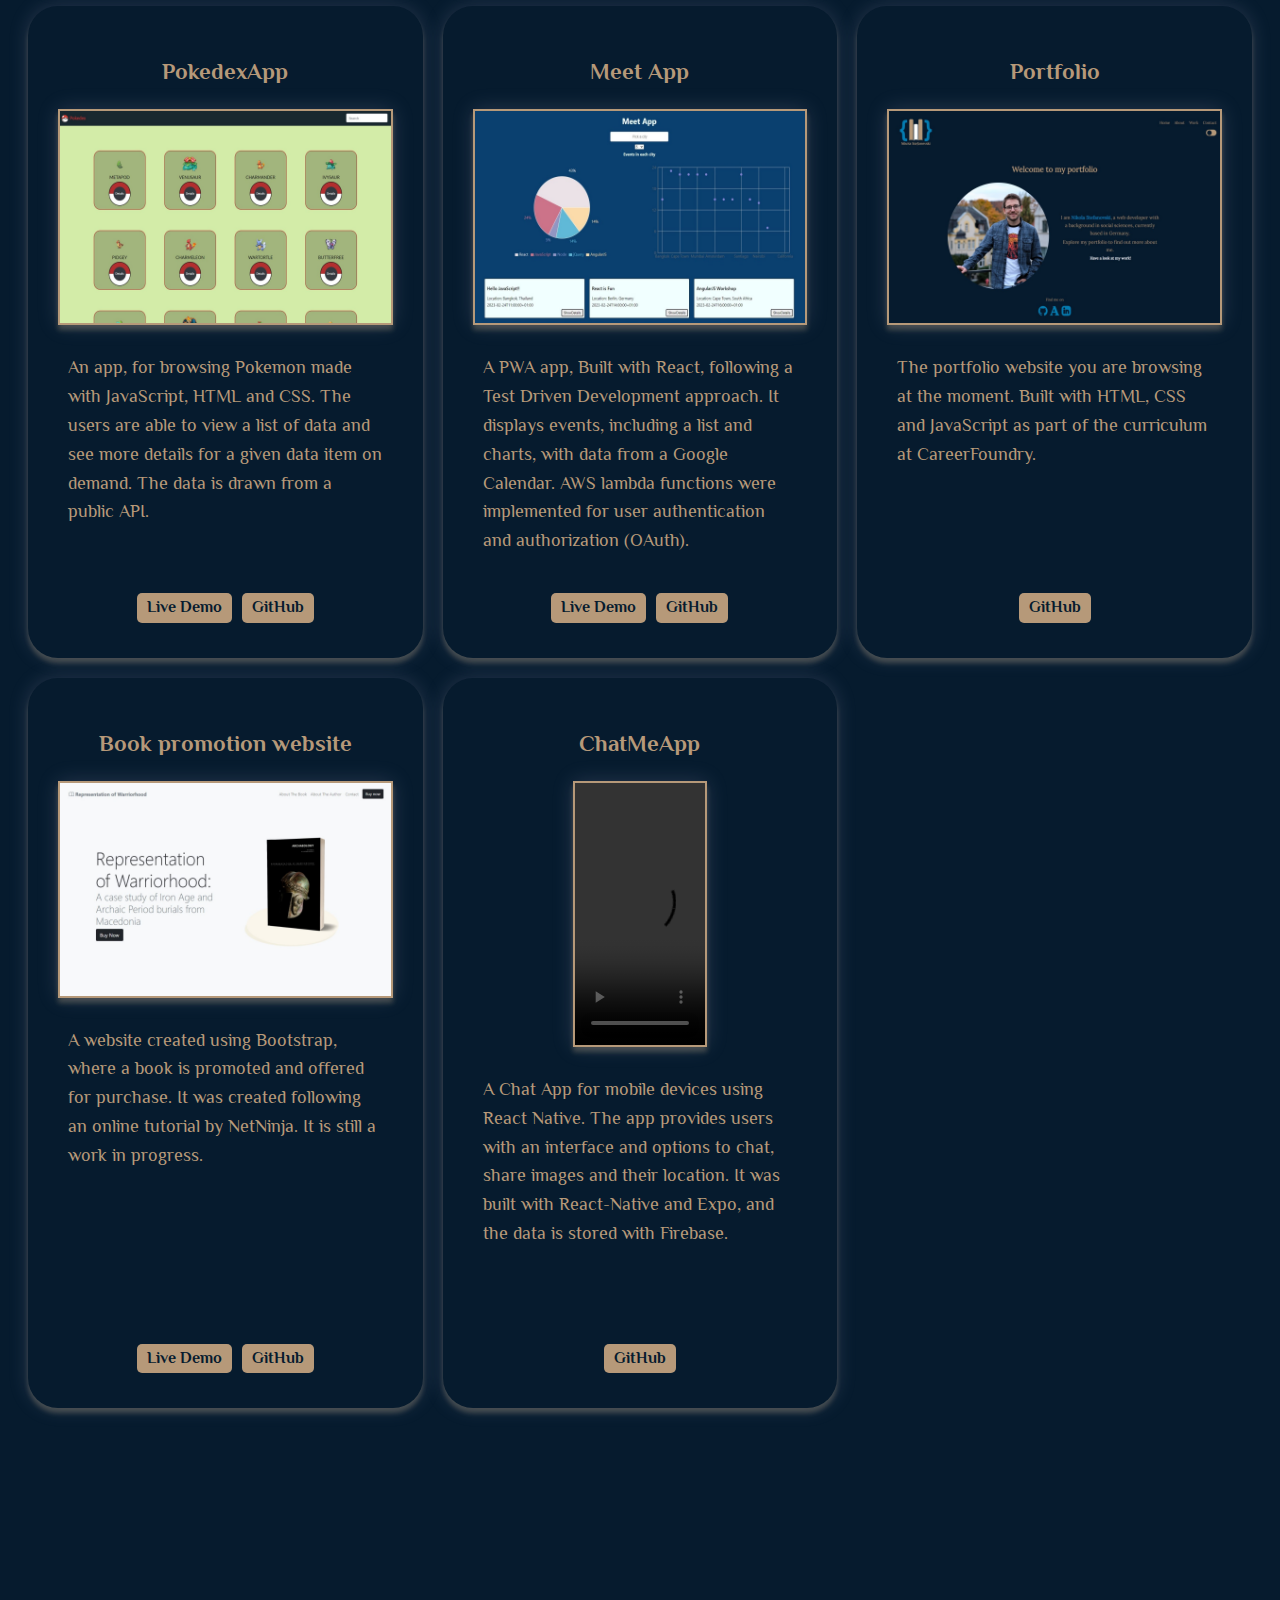
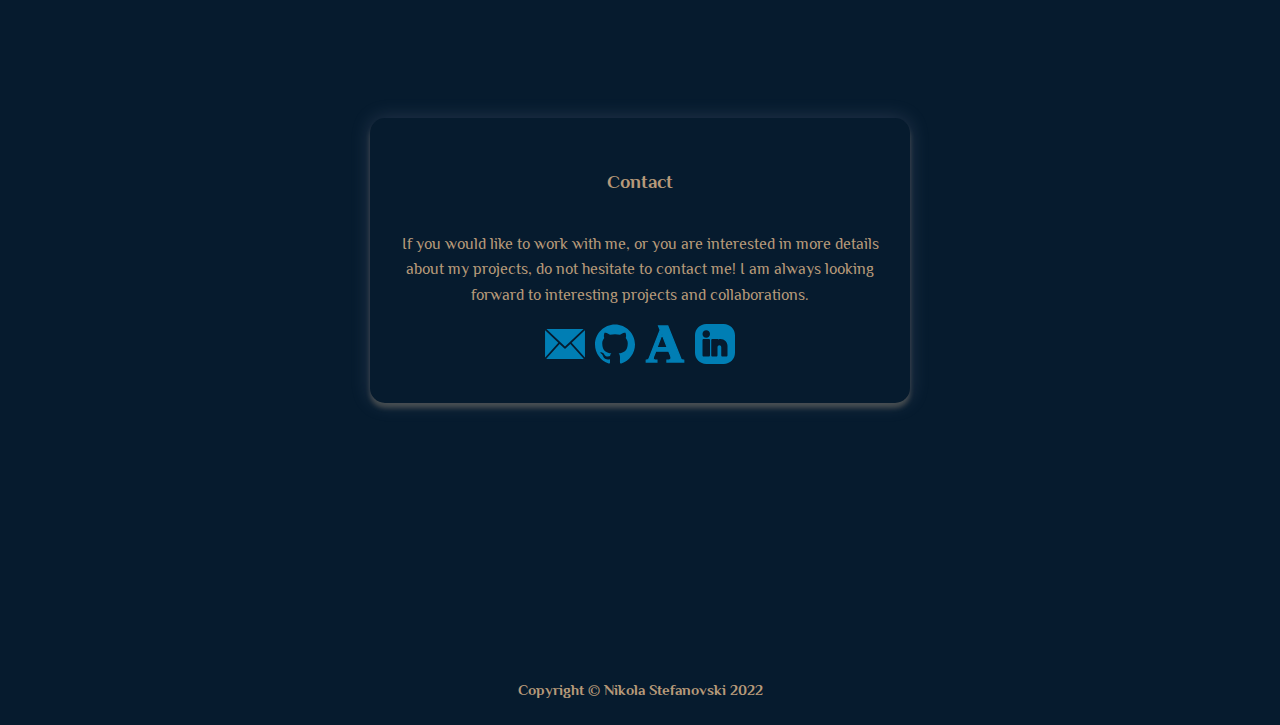
==== commit ef290d3d: "enhanced/light mode" ====
--- a/index.html
+++ b/index.html
@@ -8,7 +8,7 @@
      <link rel="icon" href="./img/favicon-32x32.png" sizes="32x32">
      <link rel="icon" href="./img/favicon-16x16.png" sizes="16x16">
      <link rel="stylesheet" type="text/css" href="https://cdnjs.cloudflare.com/ajax/libs/normalize/8.0.1/normalize.min.css">
-     <link href="https://fonts.googleapis.com/css2?family=Lato&family=Lora&display=swap" rel="stylesheet">
+     <link href="https://fonts.googleapis.com/css2?family=Lato&family=Lora&family=Philosopher&display=swap" rel="stylesheet">
      <link rel="stylesheet" href="https://cdnjs.cloudflare.com/ajax/libs/font-awesome/4.7.0/css/font-awesome.min.css">
      <link rel="stylesheet" href="https://cdn.jsdelivr.net/npm/bootstrap-icons@1.9.1/font/bootstrap-icons.css">
      <link rel="stylesheet" type="text/css" href="./css/styles.css">
@@ -45,20 +45,6 @@
           </label>
         </div>
       </div>
-      <!-- <ul role="menubar" class="navigation-list">
-        <li role="presentation">
-          <a href="#" role="menuitem" class="navigation-list__item navigation-list__item--active">Home</a>
-        </li>
-        <li role="presentation" >
-          <a href="#about-page" role="menuitem" class="navigation-list__item">About</a>
-        </li>
-        <li role="presentation">
-          <a href="#work-page" role="menuitem" class="navigation-list__item">Work</a>
-        </li>
-        <li role="presentation">
-          <a href="#contact-page" role="menuitem" class="navigation-list__item">Contact</a>
-        </li>
-      </ul> -->
     </nav>
   </header>
 
@@ -94,8 +80,8 @@
       <h1 id="about-heading">About me</h1>
       <div class="about-div">
         <div id="personal-info">
-          <div class="about-paragraph">
-            <p> <b></b>
+          <div class="text-box" id="about-paragraph">
+            <p>
               A Full-Stack Web Developer with a background in social sciences. Skilled in
               <b>HTML</b>, <b>CSS</b>, <b>JavaScript</b> and <b>React</b>. A curious mind and a quick learner willing to research new
               technologies and put newfound knowledge into projects. Eager to grow as a web developer and
@@ -103,7 +89,7 @@
             </p>
             <a href="files/Nikola_CV.pdf" class="prompts" download target="_blank">Download my CV</a>
           </div>
-          <div class="additional-info">
+          <div class="text-box" id="additional-info">
             <p>
               Due to my background in archaeology, I have ample experience in <b>academic
               research</b>. Other than producing extensive works of compiled
@@ -115,47 +101,47 @@
             </p>
           </div>
         </div>
-          <div id="skills">
+          <div class="text-box" id="skills">
             <h3>Skills & Tools</h3>
             <div id="skills-wrap">
               <div class="skills-list" id="frontend">
                 <h4>Frontend:</h4>
                 <div class="tool-container">
-                  <span>HTML</span>
-                  <span>CSS</span>
-                  <span>JavaScript</span>
-                  <span>Bootstrap</span>
-                  <span>React</span>
-                  <span>Parcel</span>
-                  <span>TypeScript</span>
-                  <span>Angular</span>
-                  <span>Material</span>
-                  <span>React-Native</span>
-                  <span>Expo</span>
+                  <span class="tool">HTML</span>
+                  <span class="tool">CSS</span>
+                  <span class="tool">JavaScript</span>
+                  <span class="tool">Bootstrap</span>
+                  <span class="tool">React</span>
+                  <span class="tool">Parcel</span>
+                  <span class="tool">TypeScript</span>
+                  <span class="tool">Angular</span>
+                  <span class="tool">Material</span>
+                  <span class="tool">React-Native</span>
+                  <span class="tool">Expo</span>
                 </div>
               </div>
               <div class="skills-list" id="backend">
                 <h4>Backend:</h4>
                 <div class="tool-container">
-                  <span>Node.js</span>
-                  <span>Express</span>
-                  <span>MongoDB</span>
-                  <span>REST API</span>
-                  <span>Firebase</span>
-                  <span>AWS</span>
-                  <span>Postman</span>
+                  <span class="tool">Node.js</span>
+                  <span class="tool">Express</span>
+                  <span class="tool">MongoDB</span>
+                  <span class="tool">REST API</span>
+                  <span class="tool">Firebase</span>
+                  <span class="tool">AWS</span>
+                  <span class="tool">Postman</span>
                 </div>
               </div>
               <div class="skills-list" id="additional-skills">
                 <h4>Additional:</h4>
                 <div class="tool-container">
-                  <span>Jest</span>
-                  <span>Cucumber</span>
-                  <span>Puppeteer</span>
-                  <span>GitHub</span>
-                  <span>Agile</span>
-                  <span>JSDoc</span>
-                  <span>TypeDoc</span>
+                  <span class="tool">Jest</span>
+                  <span class="tool">Cucumber</span>
+                  <span class="tool">Puppeteer</span>
+                  <span class="tool">GitHub</span>
+                  <span class="tool">Agile</span>
+                  <span class="tool">JSDoc</span>
+                  <span class="tool">TypeDoc</span>
                 </div>
               </div>
             </div>
@@ -272,7 +258,7 @@
         </div>
     </section>
     <section id="contact-page">
-      <div class="contact-info">
+      <div class="text-box" id="contact-info">
         <h3>Contact</h3>
         <p>
           If you would like to work with me, or you are interested in more details about my projects, do not hesitate to contact me!
--- a/css/styles.css
+++ b/css/styles.css
@@ -8,12 +8,13 @@
   /* padding: 0;
   margin: 0; */
   box-sizing: border-box;
+  font-family: 'Philosopher', sans-serif; 
 }
 /*General styling begins*/
 body{
   background-color: var(--deep-blue);
   color: var(--creme);
-  font-family: 'Lora', sans-serif; 
+  font-family: 'Philosopher', sans-serif; 
   font-weight: 400;
   font-size: 16px;
   line-height: 1.6;
@@ -21,65 +22,6 @@
   height: 100%;
 }
 
-/*Light-Dark Mode*/
-.light-mode {
-  background-color: var(--silver);
-  color: var(--deep-blue);
-}
-.switch {
-  height: 50px;
-  right: 50px;
-}
-  
-.theme-switch {
-display: inline-block;
-height: 25px;
-position: relative;
-width: 45px;
-}
-
-.theme-switch input {
-display:none;
-}
-
-.slider {
-background-color: var(--creme);
-bottom: 0;
-cursor: pointer;
-left: 0;
-position: absolute;
-right: 0;
-top: 0;
-transition: .4s;
-}
-
-.slider:before {
-background-color: var(--deep-blue);
-bottom: 2px;
-content: "";
-height: 20px;
-left: 4px;
-position: absolute;
-transition: .4s;
-width: 20px;
-}
-
-input:checked + .slider {
-background-color: #fff;
-}
-
-input:checked + .slider:before {
-transform: translateX(16px);
-}
-
-.slider.round {
-border-radius: 34px;
-}
-
-.slider.round:before {
-border-radius: 50%;
-}
-/*Dark-light mode styling ends*/
 
 a {
   color: var(--creme);
@@ -91,14 +33,13 @@
   background-color: var(--blue);
   border-radius: 5px;
   transition: 0.2s opacity;
-  padding: 1px;
-}
-
-@media all and (max-width: 1300px) {
+}
+
+/* @media all and (max-width: 1300px) {
   a:hover, a:focus {
     padding: 0;
   }
-}
+} */
 /* a:active{
   text-decoration: underline;
   color: var(--creme);
@@ -110,9 +51,7 @@
 b{
   color: var(--silver);
 }
-.dark-name{
-  color: var(--deep-blue);
-}
+
 /*General styling ends*/
 
 /* Header stylings start*/
@@ -211,20 +150,6 @@
     left: 0;
   }
 }
-/* .page-header #myLinks{
-  display: none;
-}
-.icon{
-  display: block;
-}
-.icon:hover {
-  background: transparent;
-  padding: 0;
-} */
-/* .navigation-list__item--active {
-  color: var(--silver);
-  font-weight: bolder;
-} */
 #nikola_logo{
   width: 5%;
   height: 5%;
@@ -271,9 +196,6 @@
   color: var(--silver);
   font-weight: bold;
   margin-left: 5px;
-}
-.dark-link{
-  color: var(--deep-blue) !important;
 }
 
 @media all and (max-width: 500px) {
@@ -340,6 +262,11 @@
   padding:170px 100px 0px;
   font-size: 2.5vmin;
 }
+@media(max-width:768px){
+  .about-page {
+    font-size: 3.5vmin;
+  }
+}
 .about-page h1 {
   text-align: center;
   margin: 0;
@@ -382,7 +309,7 @@
     grid-template-columns: 1fr;
   }
 }
-.about-paragraph{
+#about-paragraph{
   display: flex;
   flex-direction: column;
   align-items: flex-start;
@@ -413,7 +340,7 @@
 .prompts:visited{
   color: white;
 }
-.additional-info{
+#additional-info{
   display: flex;
   flex-direction: column;
   align-items: flex-start;
@@ -451,7 +378,7 @@
 .skills-list h4 {
 text-align: center;
 }
-.skills-list span {
+.tool {
   background-color: var(--silver);
   color: var(--deep-blue);
   border-radius: 5px;
@@ -464,17 +391,16 @@
   font-weight: bold;
   text-align: center;
   }
-.skills-list span:hover{
+.tool:hover{
   position: relative;
   top: -4px;
   cursor: pointer;
 }
-
-  .tool-container{
-    display: flex;
-    flex-wrap: wrap;
-    justify-content: center;
-  }
+.tool-container{
+  display: flex;
+  flex-wrap: wrap;
+  justify-content: center;
+}
 
   @media all and (max-width: 1300px) {
     #skills-wrap{
@@ -553,14 +479,21 @@
   justify-self: end;
   margin-top: 5px;
 }
-
+@media(max-width:768px){
+  .project_description{
+    height: 50%;
+    font-size: 3.5vmin;
+  }
+  .project-buttons{
+    font-size: 3vmin;
+  }
+}
 .project-buttons a{
   background-color: var(--creme);
   border-radius: 5px;
   padding: 2px 10px;
   color: var(--deep-blue);
   font-weight: bold;
-  font-size: 1.6vmin;
   display: inline-block;
   margin: 5px;
 }
@@ -595,9 +528,6 @@
 @media all and (max-width: 700px) {
   .project_grid {
     grid-template-columns: 1fr;
-  }
-  .project_description{
-    font-size: 3vmin;
   }
 }
 @media all and (min-width: 700px) and (max-width: 1200px){
@@ -862,7 +792,7 @@
   padding: 100px;
 }
 
-.contact-info{
+#contact-info{
   display: flex;
   flex-direction: column;
   align-items: flex-start;
@@ -877,7 +807,7 @@
   margin: 10px;
   text-align: center;
 }
-.contact-info h3{
+#contact-info h3{
   align-self: center;
 }
 @media all and (max-width: 900px) {
@@ -889,4 +819,80 @@
 /*Contact-page styling ends*/
 footer p {
   font-weight: bold;
-}+}
+
+/*Light-Dark Mode*/
+.light-mode {
+  background-color: var(--silver);
+  color: var(--deep-blue);
+}
+.dark-bold{
+  color: var(--deep-blue);
+}
+.dark-link{
+  color: var(--deep-blue) !important;
+}
+.light-text-box{
+  background-color: var(--silver) !important;
+  color: var(--deep-blue) !important;
+  box-shadow: 0 0 20px 0 rgba(103, 101, 131, 0.2), 0 5px 5px 0 rgba(145, 136, 184, 0.24) !important;
+}
+.light-tool{
+  background-color: var(--deep-blue);
+  color: var(--silver);
+}
+
+.switch {
+  height: 50px;
+  right: 50px;
+}
+  
+.theme-switch {
+display: inline-block;
+height: 25px;
+position: relative;
+width: 45px;
+}
+
+.theme-switch input {
+display:none;
+}
+
+.slider {
+background-color: var(--creme);
+bottom: 0;
+cursor: pointer;
+left: 0;
+position: absolute;
+right: 0;
+top: 0;
+transition: .4s;
+}
+
+.slider:before {
+background-color: var(--deep-blue);
+bottom: 2px;
+content: "";
+height: 20px;
+left: 4px;
+position: absolute;
+transition: .4s;
+width: 20px;
+}
+
+input:checked + .slider {
+background-color: #fff;
+}
+
+input:checked + .slider:before {
+transform: translateX(16px);
+}
+
+.slider.round {
+border-radius: 34px;
+}
+
+.slider.round:before {
+border-radius: 50%;
+}
+/*Dark-light mode styling ends*/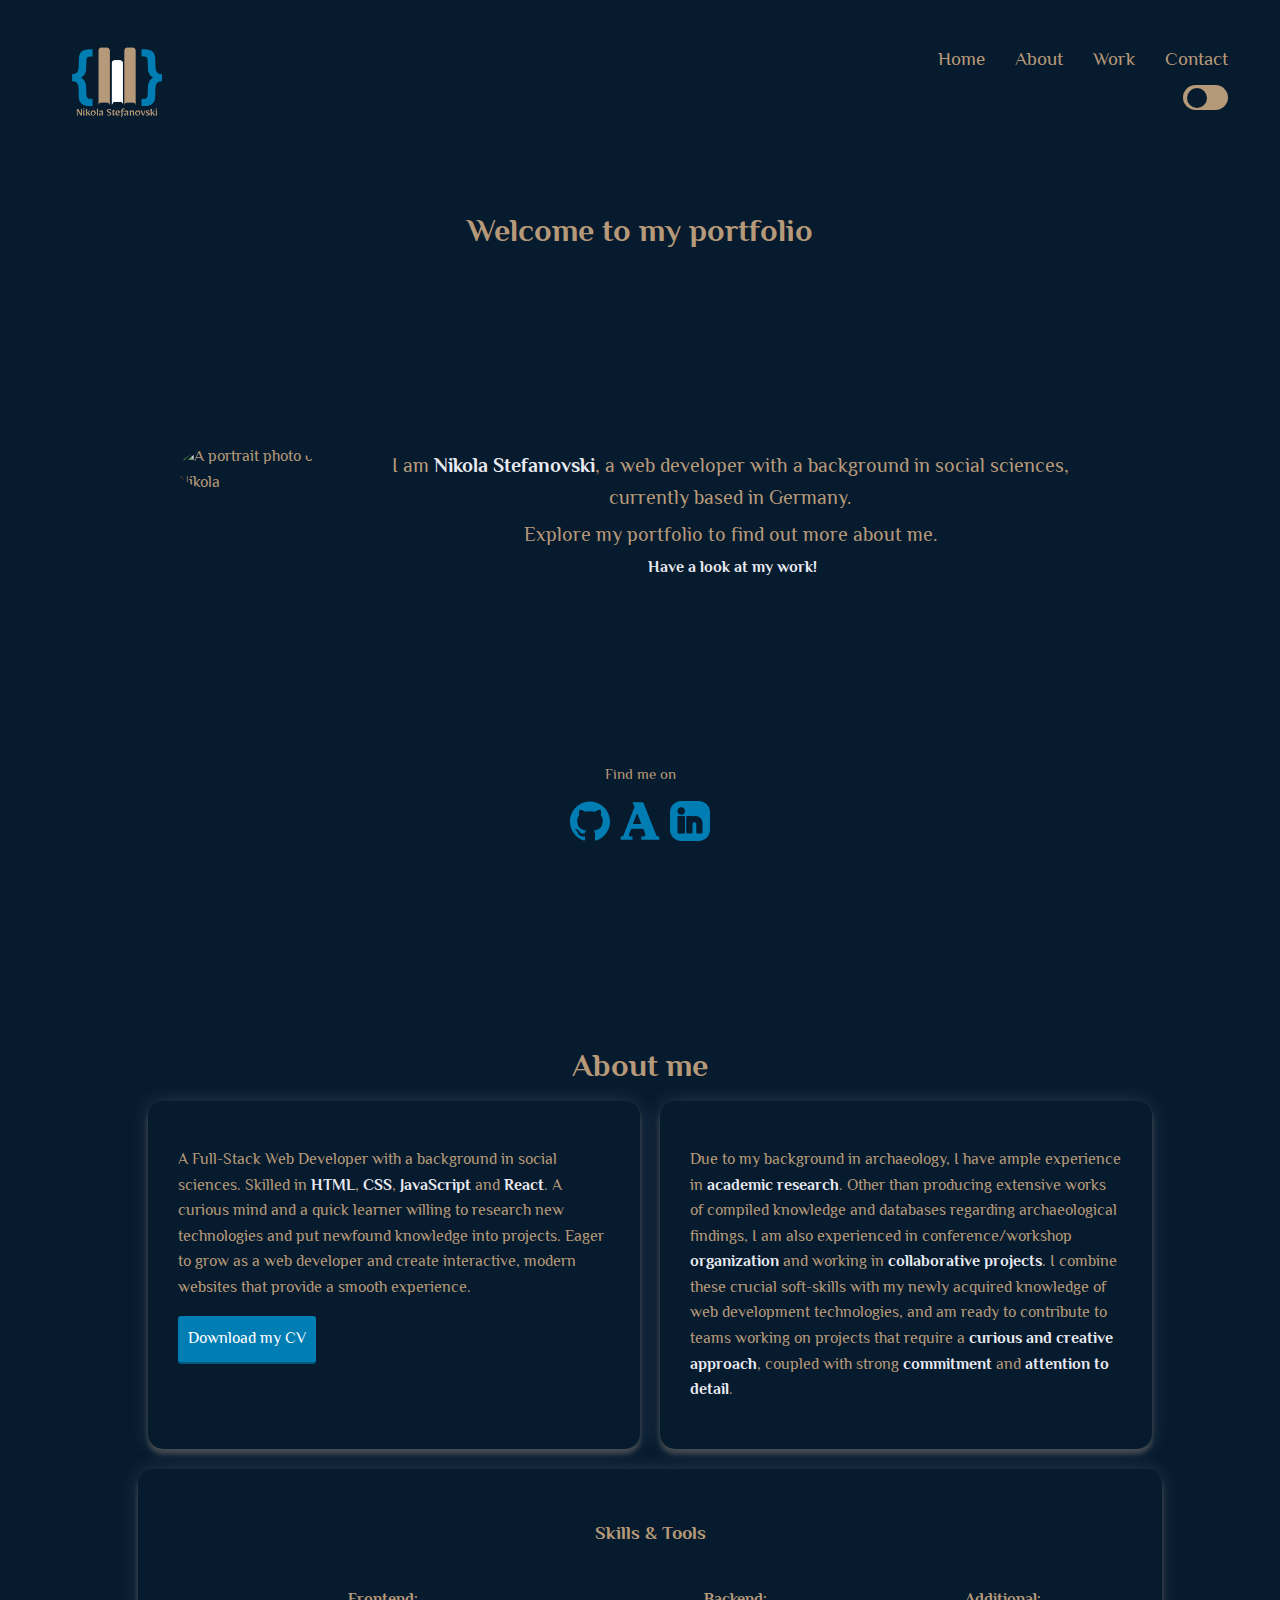
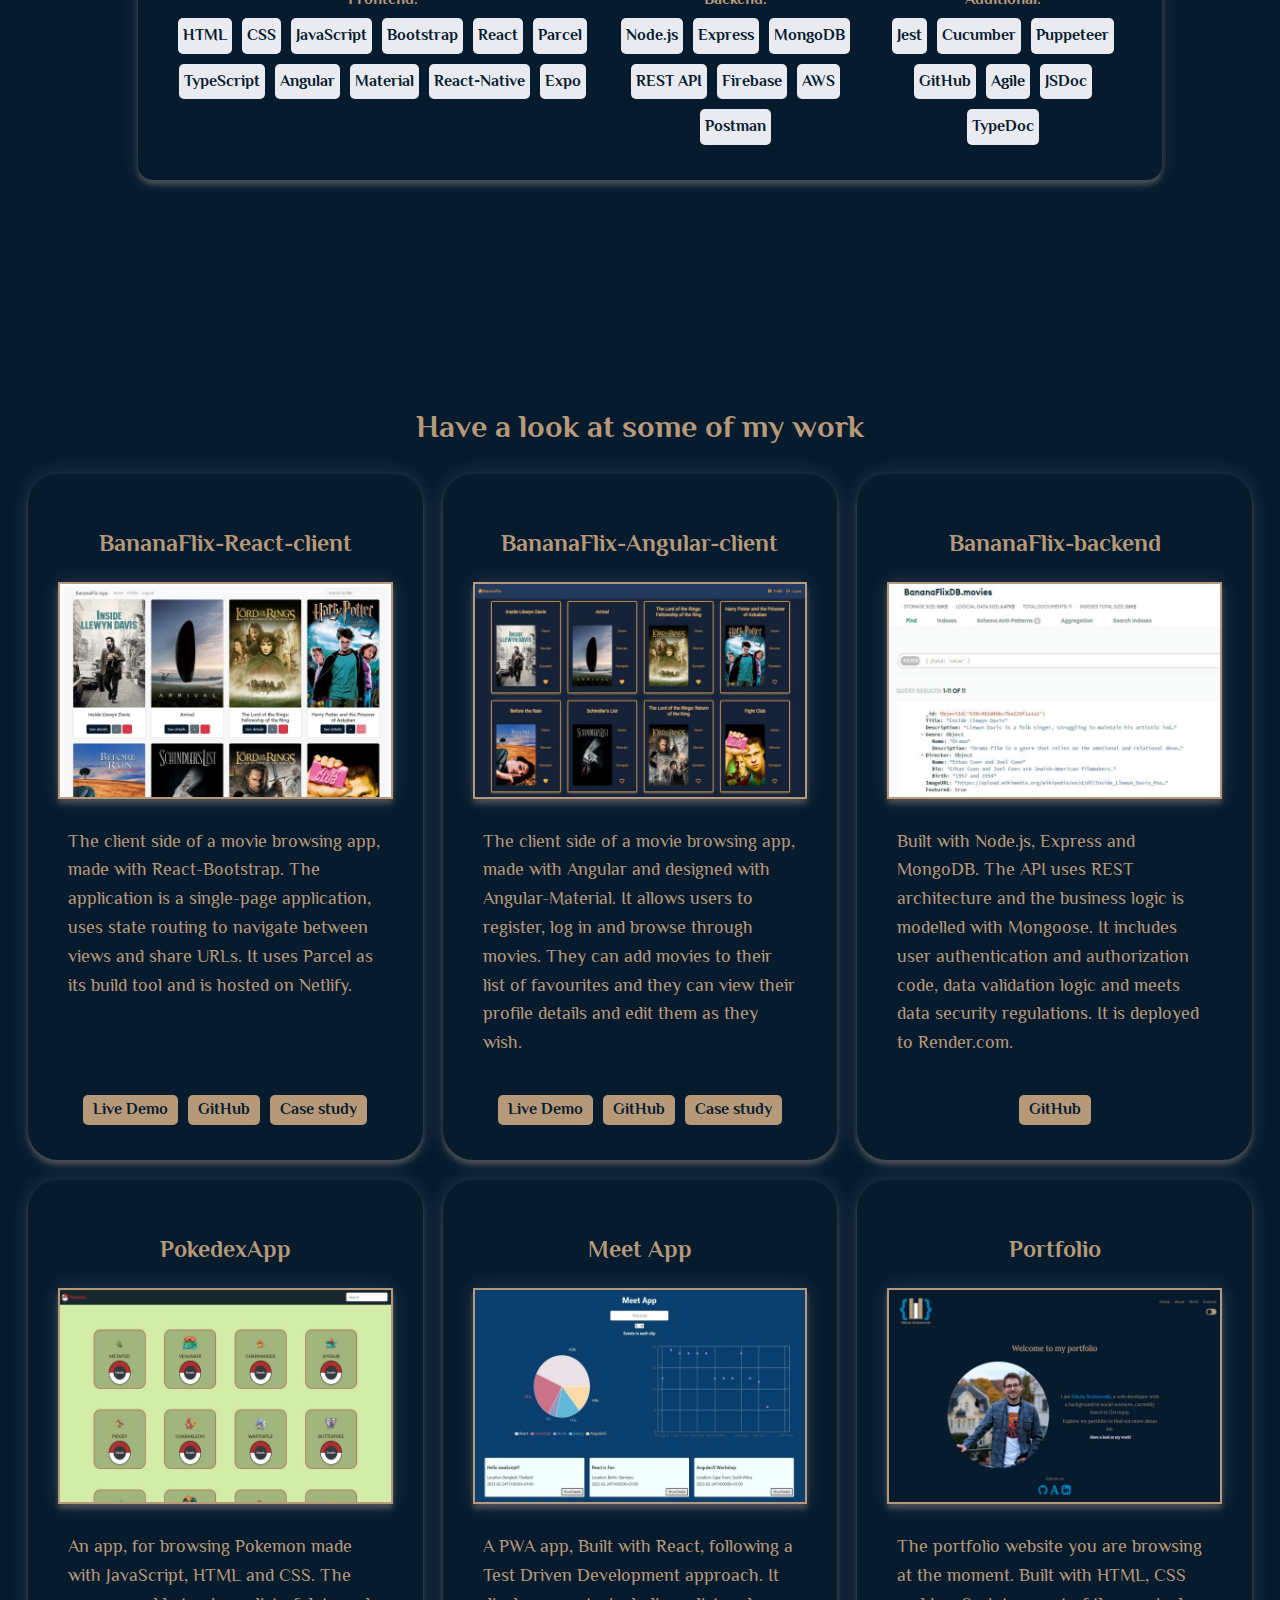
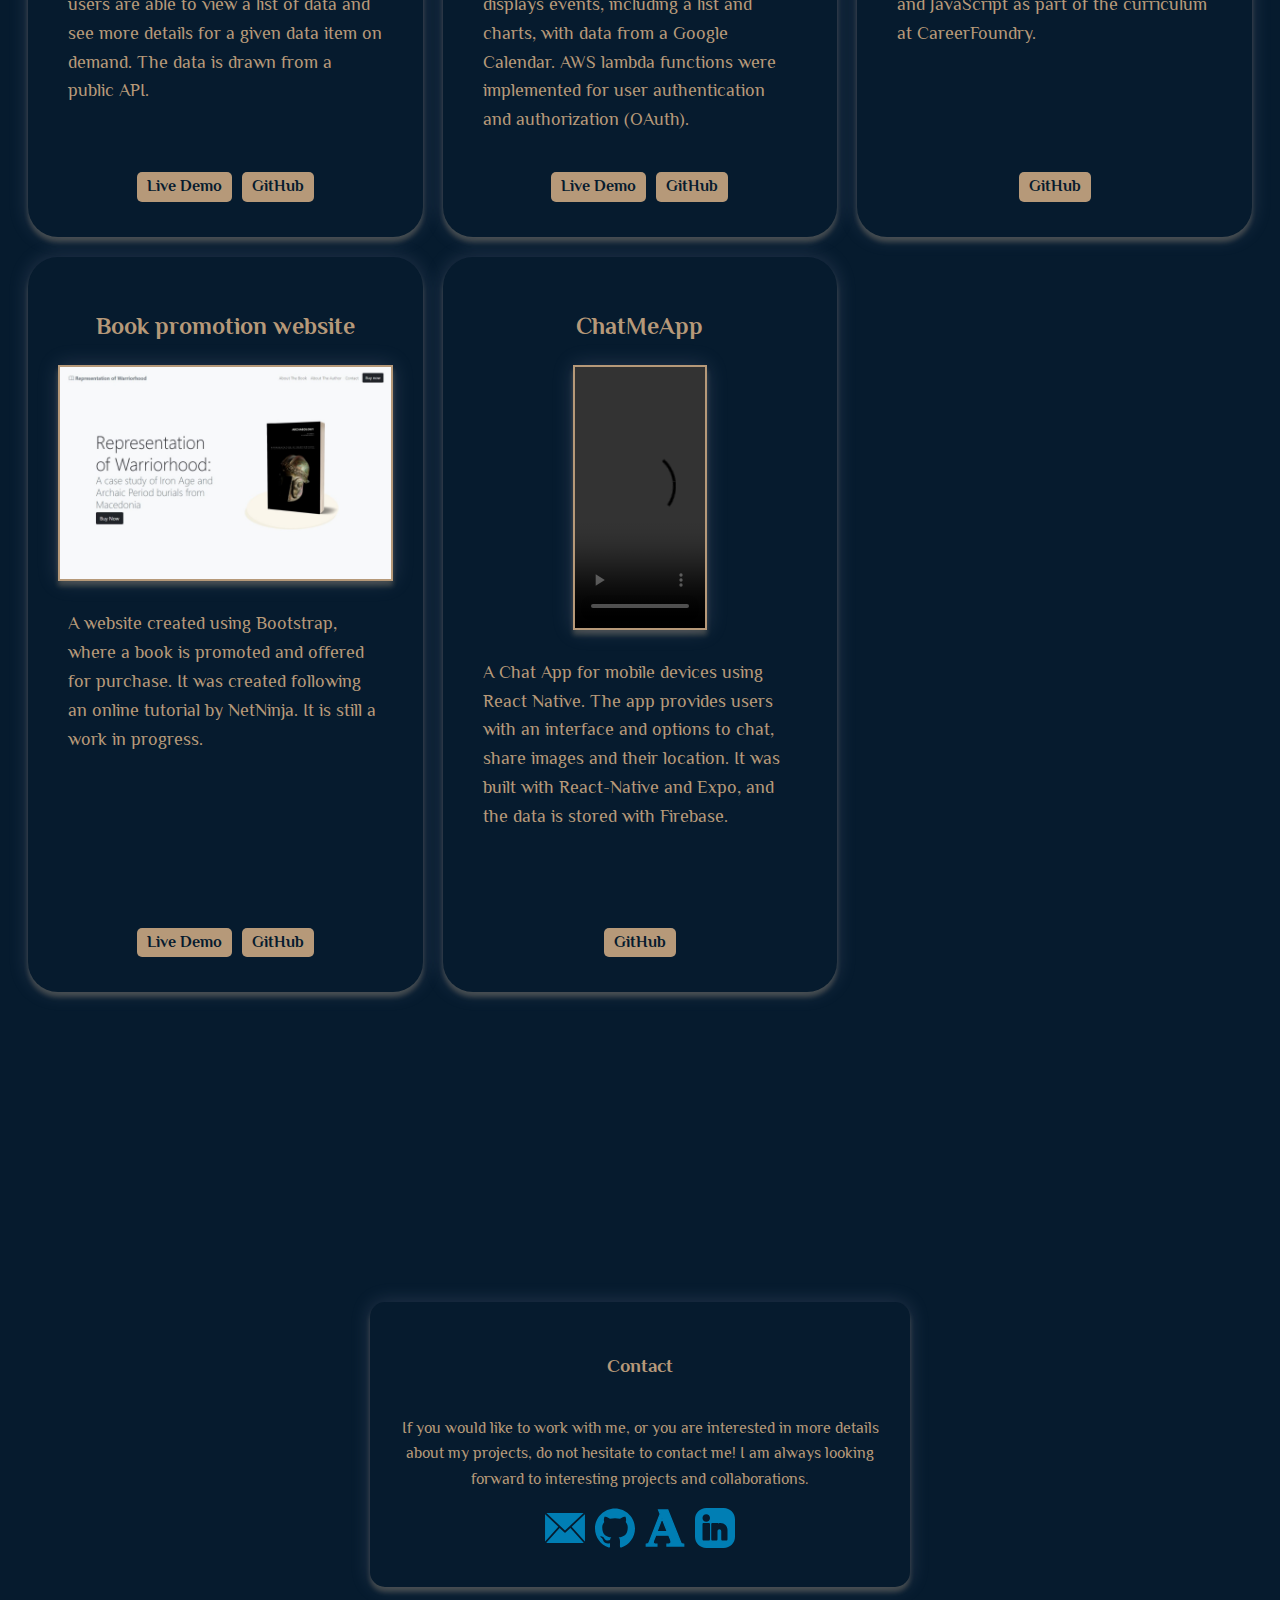
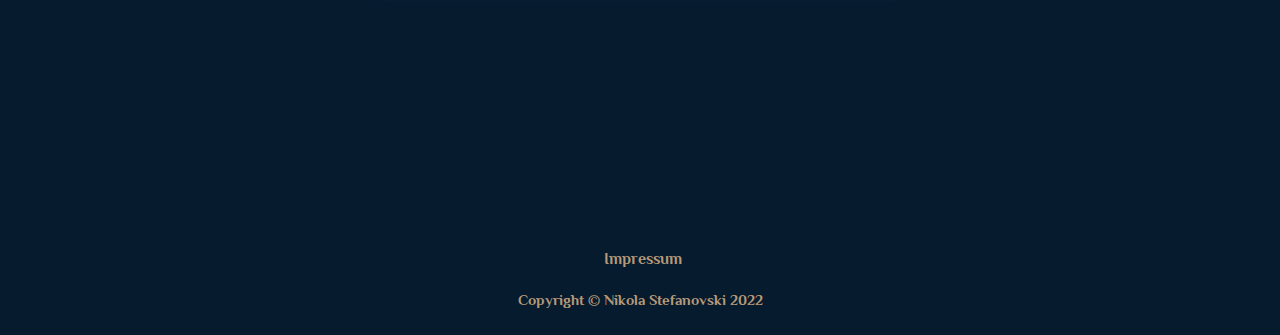
==== commit d44ef3ff: "added impressum" ====
--- a/index.html
+++ b/index.html
@@ -14,14 +14,19 @@
      <link rel="stylesheet" type="text/css" href="./css/styles.css">
      <script src="./js/index.js"></script>
 </head>
-<body>
+<body id="body">
   <header class="page-header">
     <nav class="navbar page-header__item" id="main-nav">
-      <img class="page-header__item" src="./img/nikola_logo.png" id="nikola_logo" alt="Personal logo of Nikola Stefanovski, consisted of the initials in uppercase">
+      <img 
+      class="page-header__item" 
+      src="./img/nikola_logo.png" 
+      id="nikola_logo"
+      alt="Personal logo of Nikola Stefanovski, consisted of the initials in uppercase"
+      >
       <div class="navbar-right">
         <ul class="nav-menu">
           <li class="nav-item">
-            <a href="#" class="nav-link">Home</a>
+            <a href="#body" class="nav-link">Home</a>
           </li>
           <li class="nav-item">
             <a href="#about-page" class="nav-link">About</a>
@@ -58,7 +63,7 @@
         <div class="intro-box">
           <p>I am <b id="myName">Nikola Stefanovski</b>, a web developer with a background in social sciences, currently based in Germany.</p>
           <p>Explore my portfolio to find out more about me.</p>
-          <a href="#work-page" id="look-work">Have a look at my work!</a>
+          <a href="#work-page" class="link">Have a look at my work!</a>
         </div>
       </div>
       <div class="page-footer" id="main-page_footer">
@@ -278,9 +283,11 @@
             <img class="social-media_icon" src="img/linkedin-svgrepo-com.svg" alt="LinkedIn">
           </a>
         </div>
+      </div>  
     </section>
   </main>
   <footer class="page-footer">
+    <a id="impressum-link" class="link" href="impressum.html">Impressum</a>
     <p>Copyright &copy; Nikola Stefanovski 2022</p>
   </footer>
 </body>--- a/css/styles.css
+++ b/css/styles.css
@@ -47,6 +47,7 @@
 a:hover, a:focus, .a:hover, .a:focus {
   cursor: pointer;
   opacity: 0.8;
+  padding: 3px;
 }
 b{
   color: var(--silver);
@@ -61,7 +62,7 @@
   width: 100%;
   padding: 20px;
   position:sticky;
-  top: 1px;
+  top: 0px;
   background-color: var(--deep-blue);
 }
 .page-header__item {
@@ -189,10 +190,11 @@
   margin-right: 40px;
   border-radius: 50%;
 }
+
 .intro-box{
   align-self: center;
 }
-#look-work{
+.link{
   color: var(--silver);
   font-weight: bold;
   margin-left: 5px;
@@ -209,6 +211,11 @@
     margin: 0;
   }
 }
+@media(max-width:426px){
+  .profile-portrait{
+    width: 65vmin;
+  }
+}
 @media all and (min-width: 500px) and (max-width: 750px){
   #nikola_logo{
     width: 1em;
@@ -260,17 +267,10 @@
   justify-content: center;
   min-height: 75vh;
   padding:170px 100px 0px;
-  font-size: 2.5vmin;
-}
-@media(max-width:768px){
-  .about-page {
-    font-size: 3.5vmin;
-  }
 }
 .about-page h1 {
   text-align: center;
   margin: 0;
-  font-size: 32px;
 }
 @media(max-width:768px){
   .about-page h1 {
@@ -369,7 +369,11 @@
   box-shadow: 0 0 20px 0 rgba(168, 165, 199, 0.2), 0 5px 5px 0 rgba(238, 203, 150, 0.24);
   margin: 10px;
 }
-
+@media(max-width:768px){
+  #skills {
+    font-size: 3.5vmin;
+  }
+}
 #skills-wrap{
   display: flex;
   flex-direction: column;
@@ -466,7 +470,7 @@
 }
 
 .project_title{
-  font-size: 2.5vmin;
+  /* font-size: 2.5vmin; */
 }
 .project_description{
   height: 45%;
@@ -543,9 +547,6 @@
     grid-column: auto / auto;
     grid-row: auto / auto;
   }
-  .project_grid h1 {
-    font-size: 22px;
-  }
 }
 /*Work page styling ends*/
 
@@ -816,10 +817,62 @@
     padding: 50px;
   }
 }
-/*Contact-page styling ends*/
+#impressum-link{
+  color: var(--creme);
+  font-weight: bold;
+}
+#impressum-link:hover{
+  background-color: transparent;
+  padding: 0;
+  opacity: 0.6;
+}
 footer p {
   font-weight: bold;
 }
+/*Contact-page styling ends*/
+/*Impressum-page styling begins*/
+#impressum-page {
+  display: flex;
+  justify-content: center;
+  height: 100%;
+  padding: 0 100px;
+}
+
+#impressum{
+  display: flex;
+  flex-direction: column;
+  padding: 30px;
+  background-color: var(--deep-blue);
+  color: var(--creme);
+  border-radius: 15px;
+  width: 30rem;
+  min-height: auto;
+  box-shadow: 0 0 20px 0 rgba(168, 165, 199, 0.2), 0 5px 5px 0 rgba(238, 203, 150, 0.24);
+  margin: 10px;
+  text-align: center;
+}
+#impressum p{
+  margin-top: 0;
+}
+#law-link{
+  color: var(--creme);
+  font-weight: bold;
+}
+#law-link:hover{
+  background-color: transparent;
+  padding: 0;
+  opacity: 0.6;
+}
+#impressum h3{
+  align-self: center;
+}
+@media all and (max-width: 900px) {
+  #impressum {
+    margin: 100px auto 100px;
+    padding: 50px;
+  }
+}
+/*Impressum-page styling ends*/
 
 /*Light-Dark Mode*/
 .light-mode {
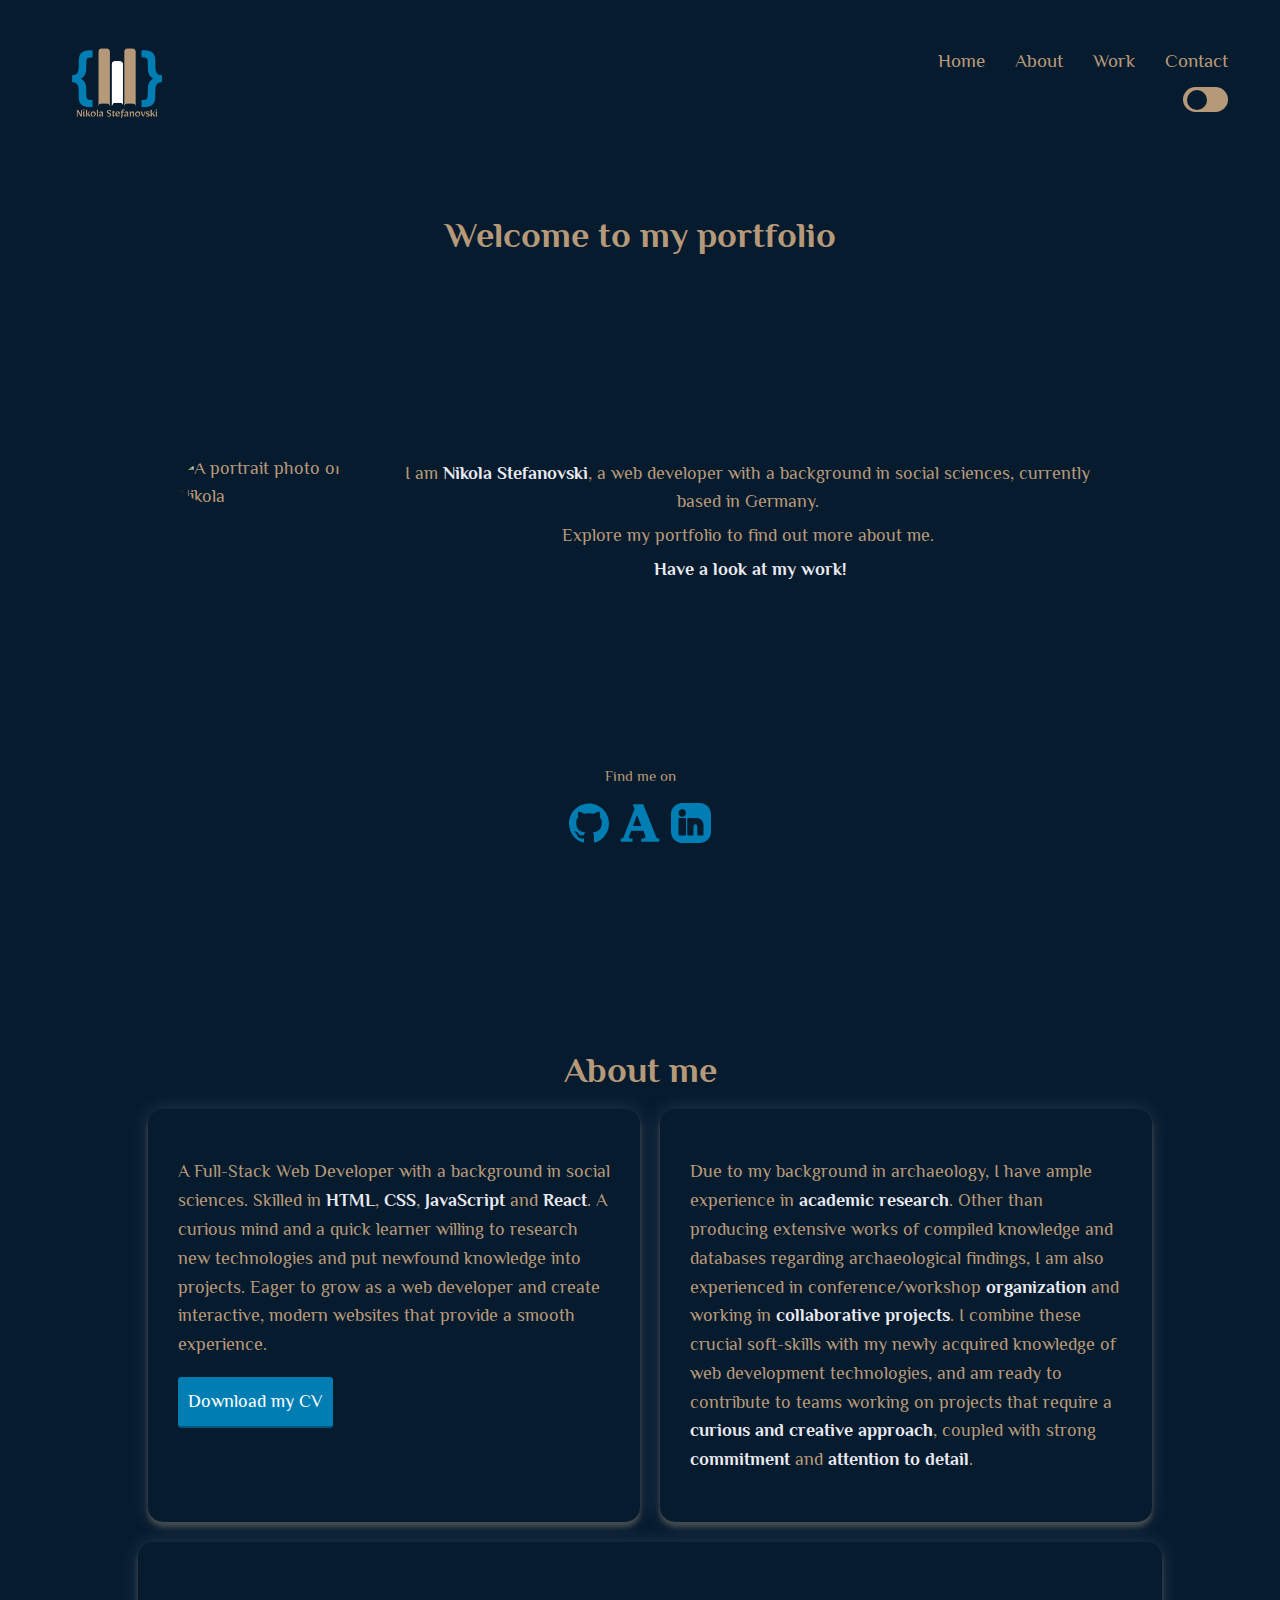
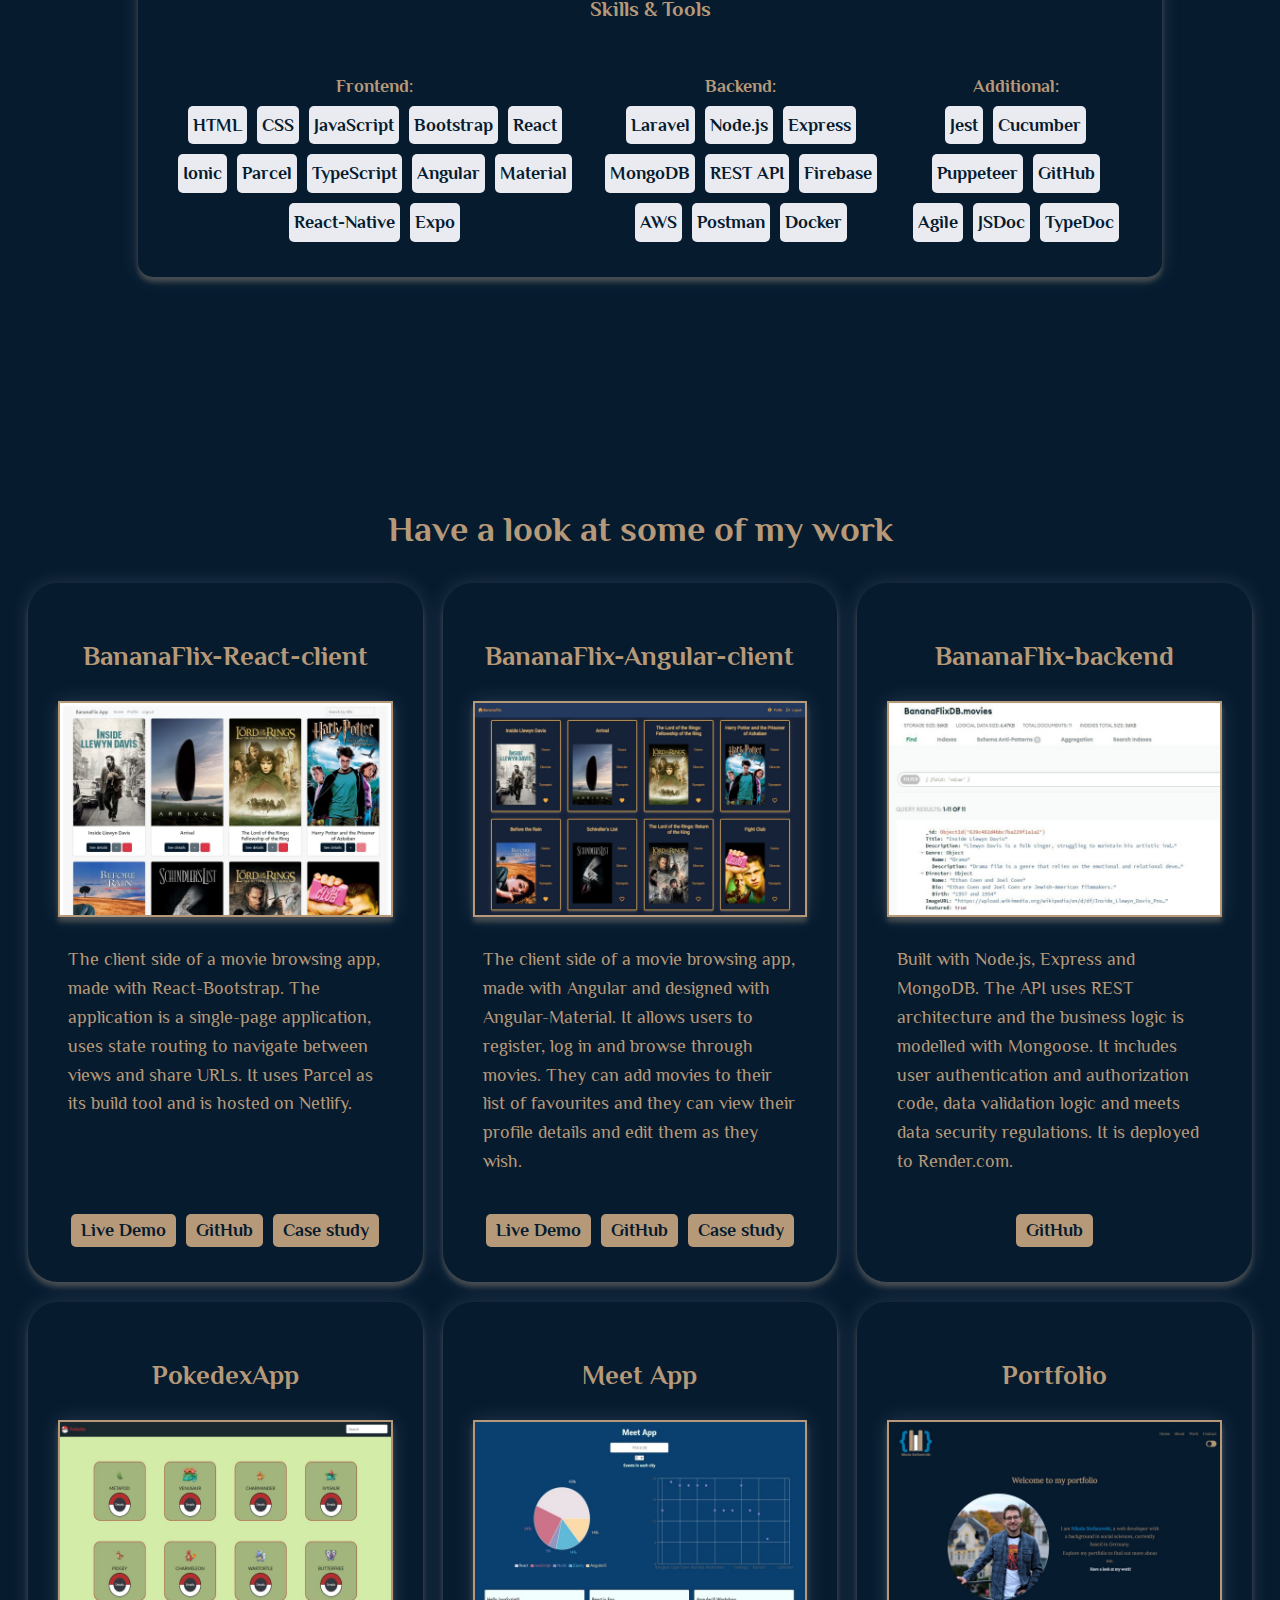
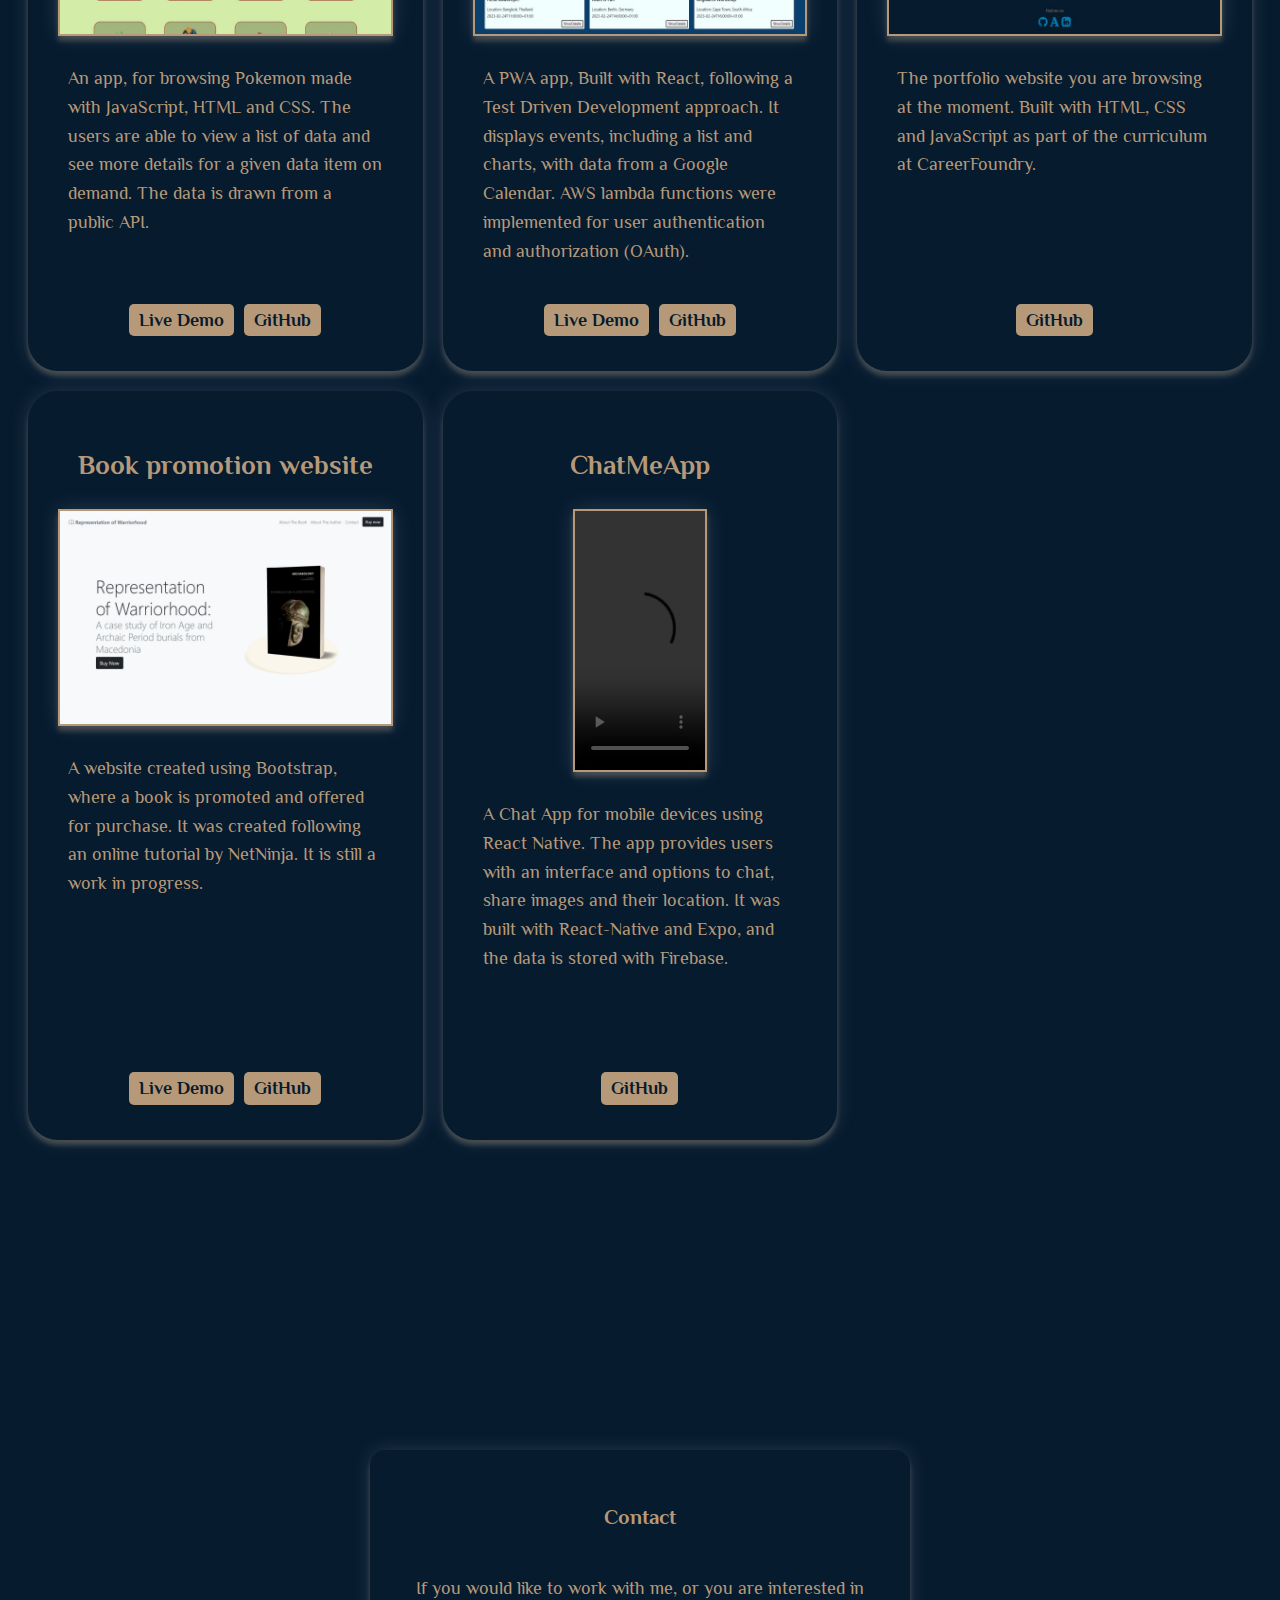
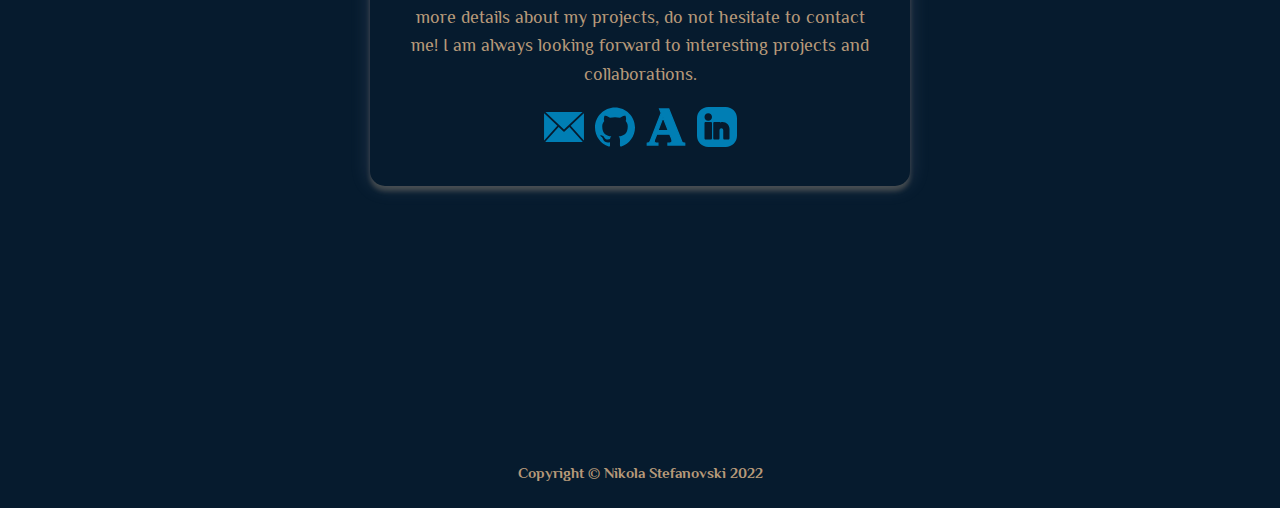
==== commit 64738483: "minor changes" ====
--- a/index.html
+++ b/index.html
@@ -117,6 +117,7 @@
                   <span class="tool">JavaScript</span>
                   <span class="tool">Bootstrap</span>
                   <span class="tool">React</span>
+                  <span class="tool">Ionic</span>
                   <span class="tool">Parcel</span>
                   <span class="tool">TypeScript</span>
                   <span class="tool">Angular</span>
@@ -128,6 +129,7 @@
               <div class="skills-list" id="backend">
                 <h4>Backend:</h4>
                 <div class="tool-container">
+                  <span class="tool">Laravel</span>
                   <span class="tool">Node.js</span>
                   <span class="tool">Express</span>
                   <span class="tool">MongoDB</span>
@@ -135,6 +137,7 @@
                   <span class="tool">Firebase</span>
                   <span class="tool">AWS</span>
                   <span class="tool">Postman</span>
+                  <span class="tool">Docker</span>
                 </div>
               </div>
               <div class="skills-list" id="additional-skills">
@@ -287,7 +290,6 @@
     </section>
   </main>
   <footer class="page-footer">
-    <a id="impressum-link" class="link" href="impressum.html">Impressum</a>
     <p>Copyright &copy; Nikola Stefanovski 2022</p>
   </footer>
 </body>--- a/css/styles.css
+++ b/css/styles.css
@@ -5,8 +5,6 @@
   --silver: #eaeaf1;
 }
 *{
-  /* padding: 0;
-  margin: 0; */
   box-sizing: border-box;
   font-family: 'Philosopher', sans-serif; 
 }
@@ -16,12 +14,11 @@
   color: var(--creme);
   font-family: 'Philosopher', sans-serif; 
   font-weight: 400;
-  font-size: 16px;
+  font-size: 18px;
   line-height: 1.6;
   text-align: left;
   height: 100%;
 }
-
 
 a {
   color: var(--creme);
@@ -35,15 +32,6 @@
   transition: 0.2s opacity;
 }
 
-/* @media all and (max-width: 1300px) {
-  a:hover, a:focus {
-    padding: 0;
-  }
-} */
-/* a:active{
-  text-decoration: underline;
-  color: var(--creme);
-} */
 a:hover, a:focus, .a:hover, .a:focus {
   cursor: pointer;
   opacity: 0.8;
@@ -181,7 +169,6 @@
   text-align: center;
 }
 .intro-box p {
-  font-size: 20px;
   margin: 5px;
 }
 .profile-portrait{
@@ -474,7 +461,6 @@
 }
 .project_description{
   height: 45%;
-  font-size: 2vmin;
   padding: 10px;
 }
 
@@ -486,7 +472,6 @@
 @media(max-width:768px){
   .project_description{
     height: 50%;
-    font-size: 3.5vmin;
   }
   .project-buttons{
     font-size: 3vmin;
@@ -814,7 +799,7 @@
 @media all and (max-width: 900px) {
   #contact-page {
     margin: 100px auto 100px;
-    padding: 50px;
+    padding: 15px;
   }
 }
 #impressum-link{
